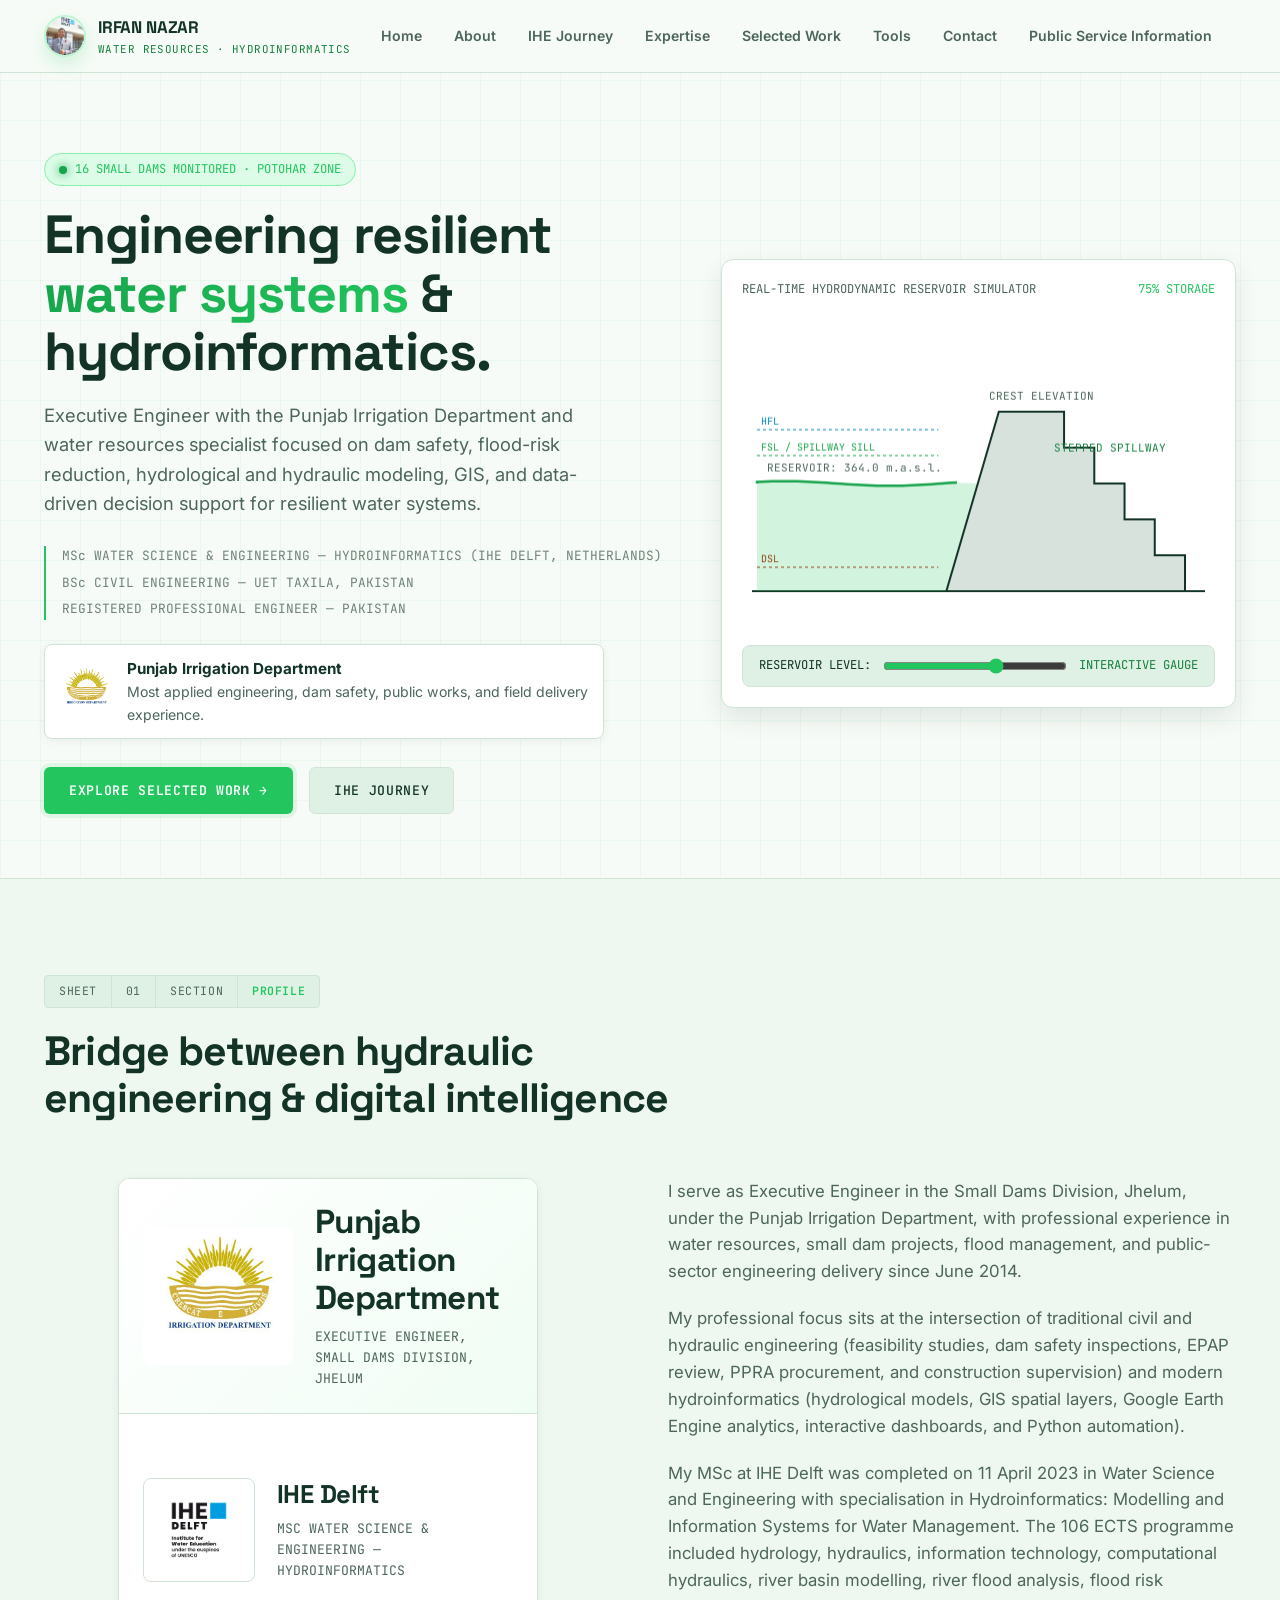
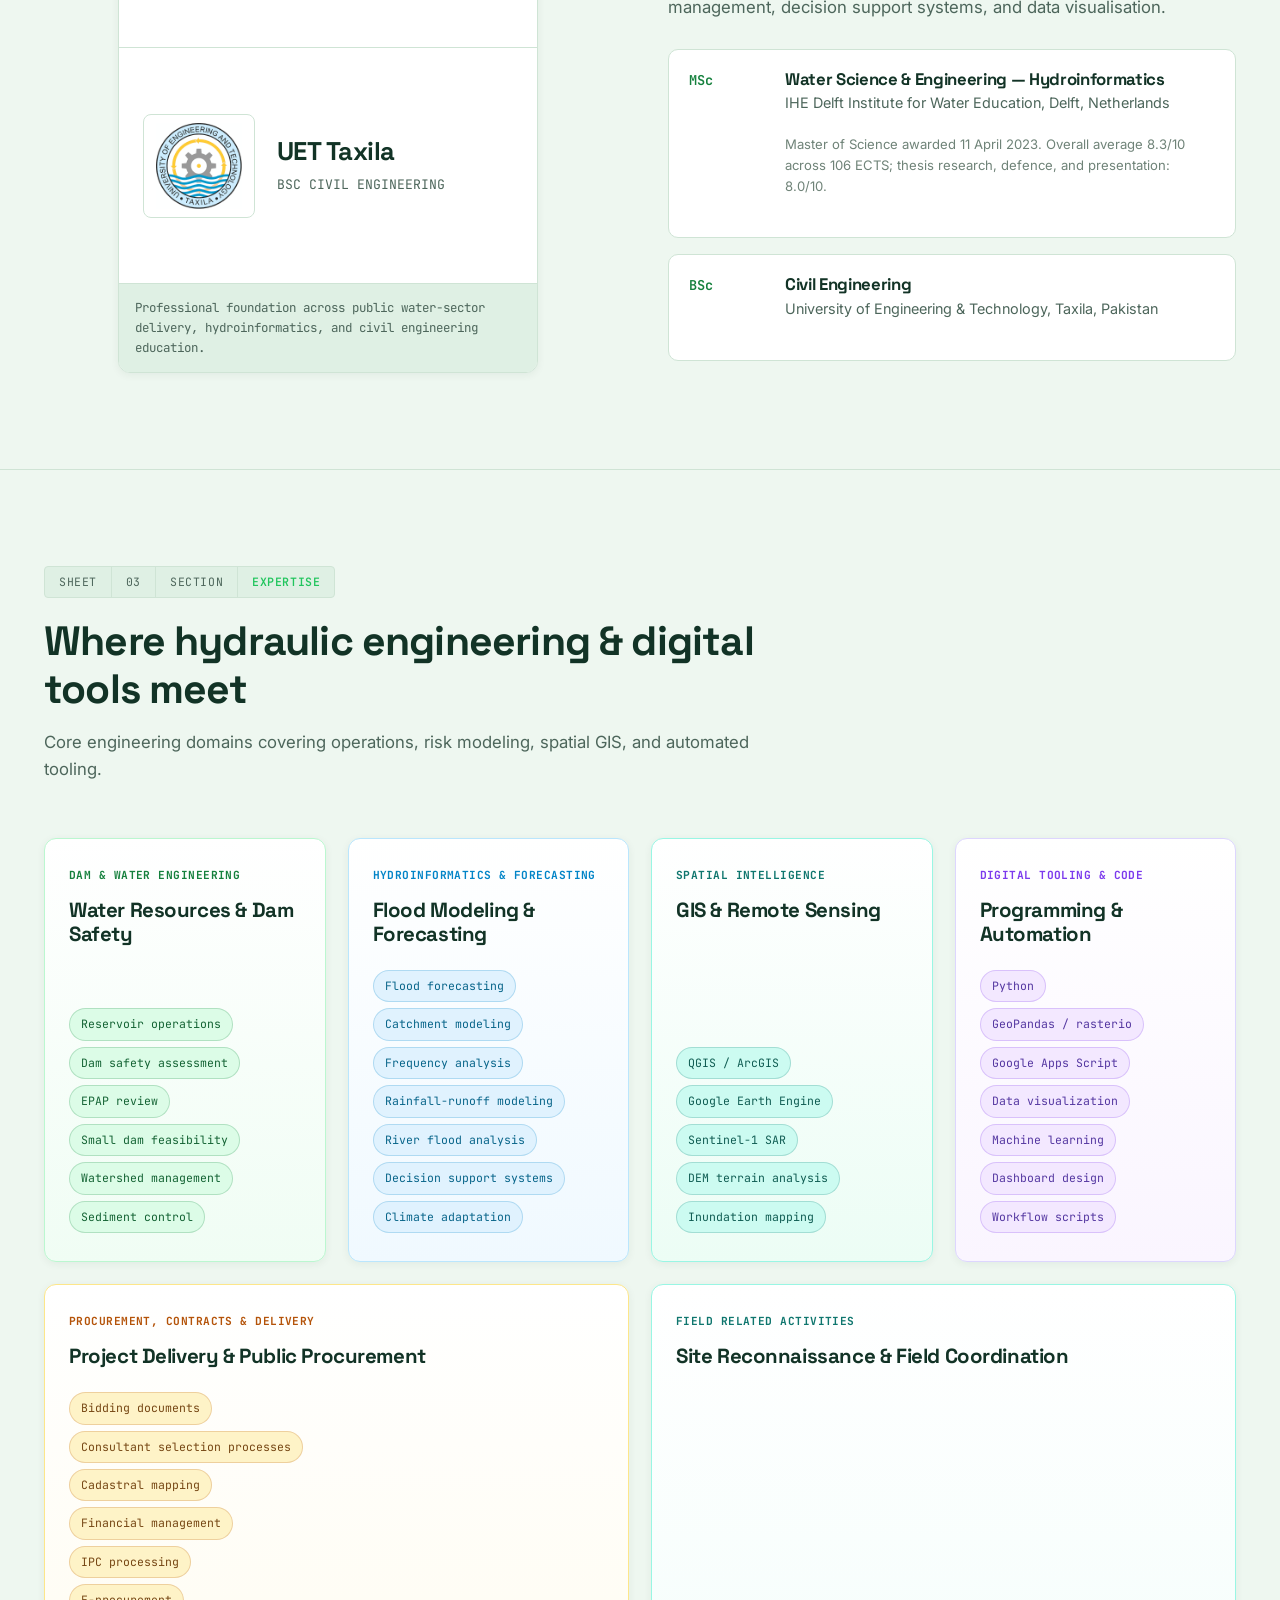
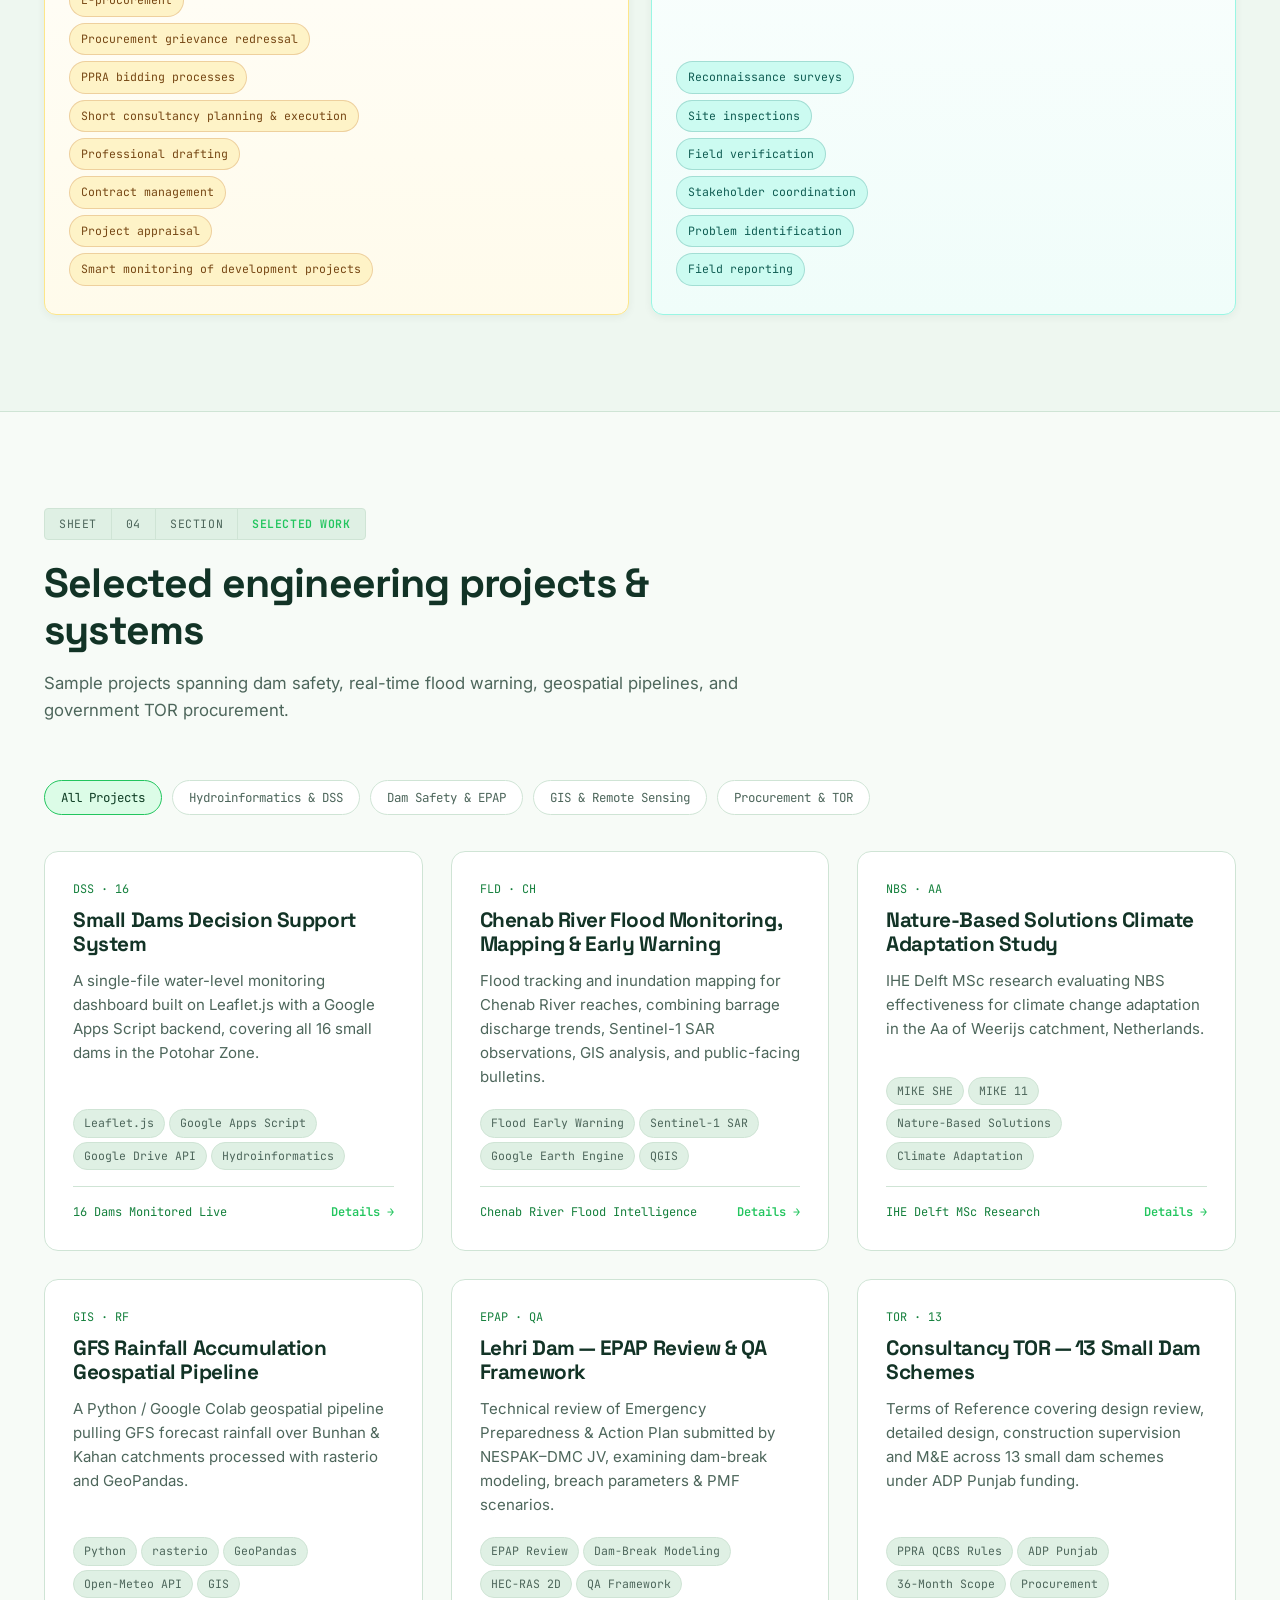
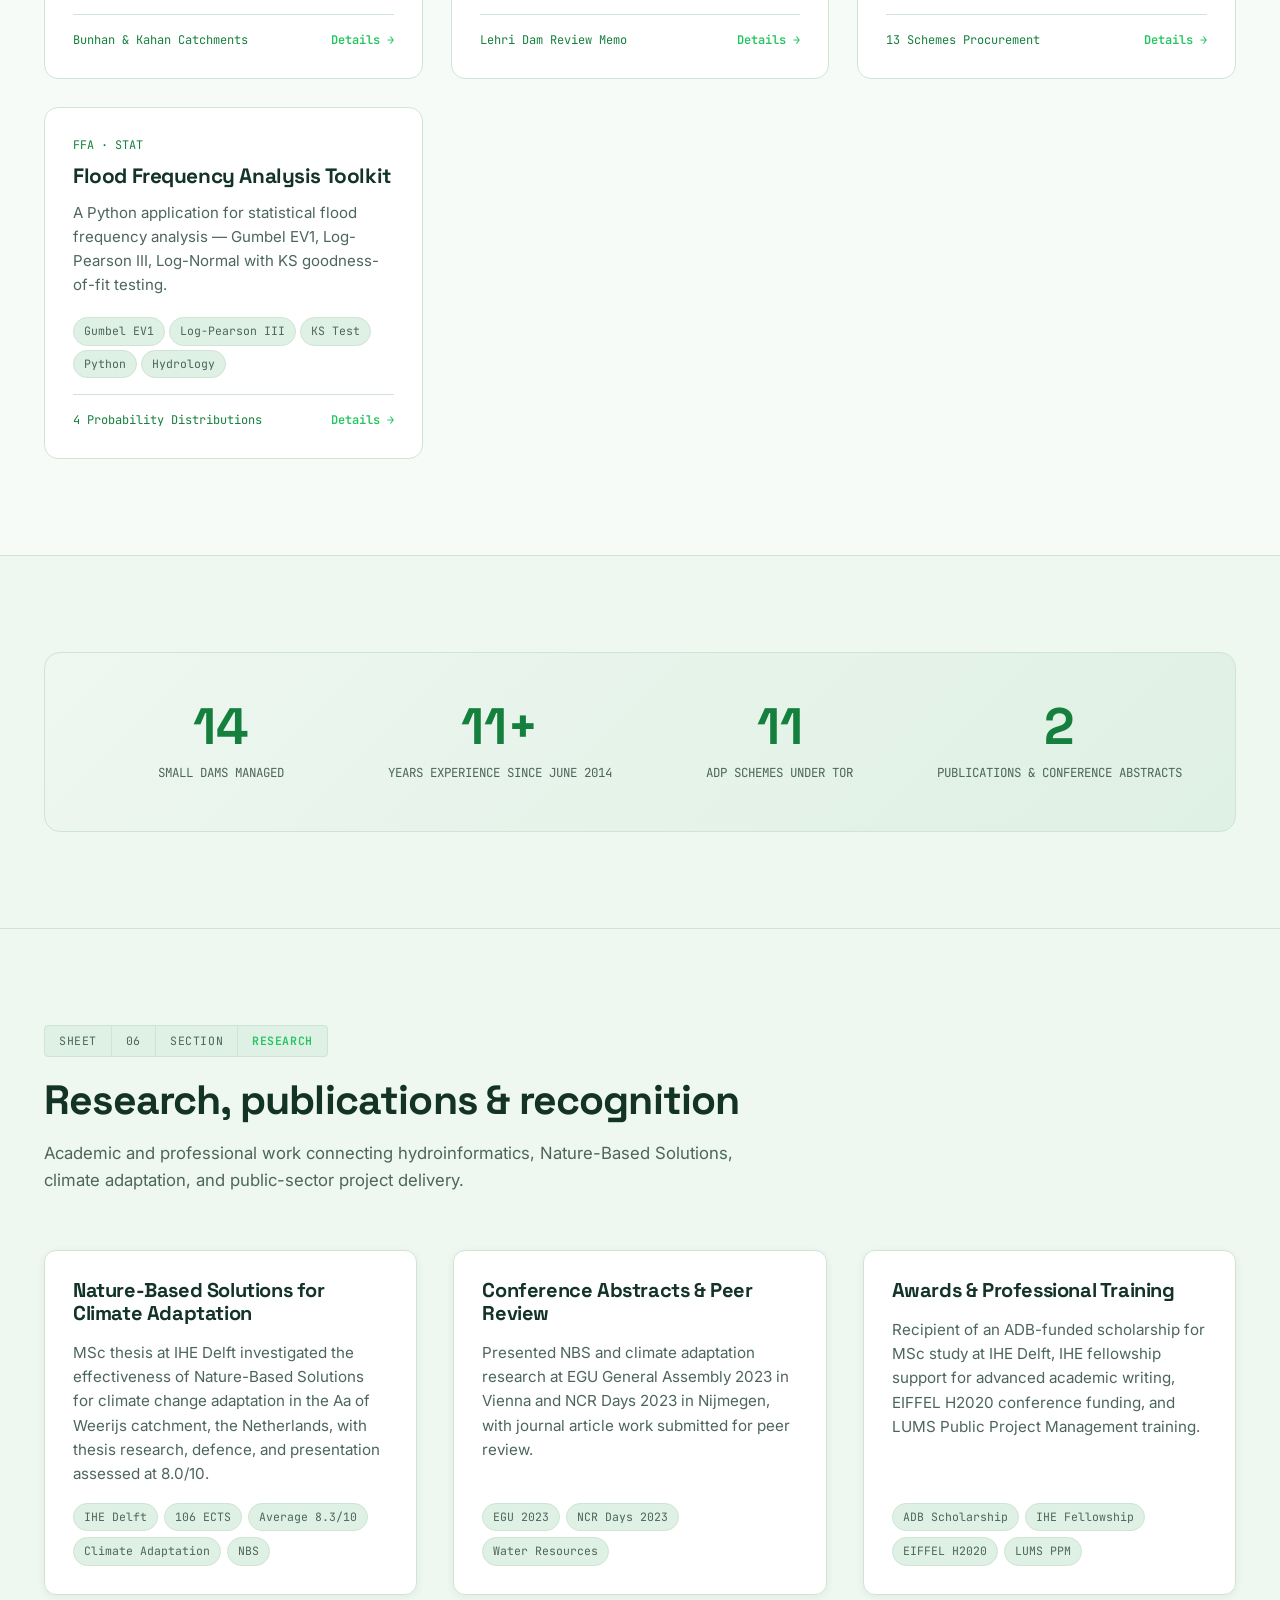
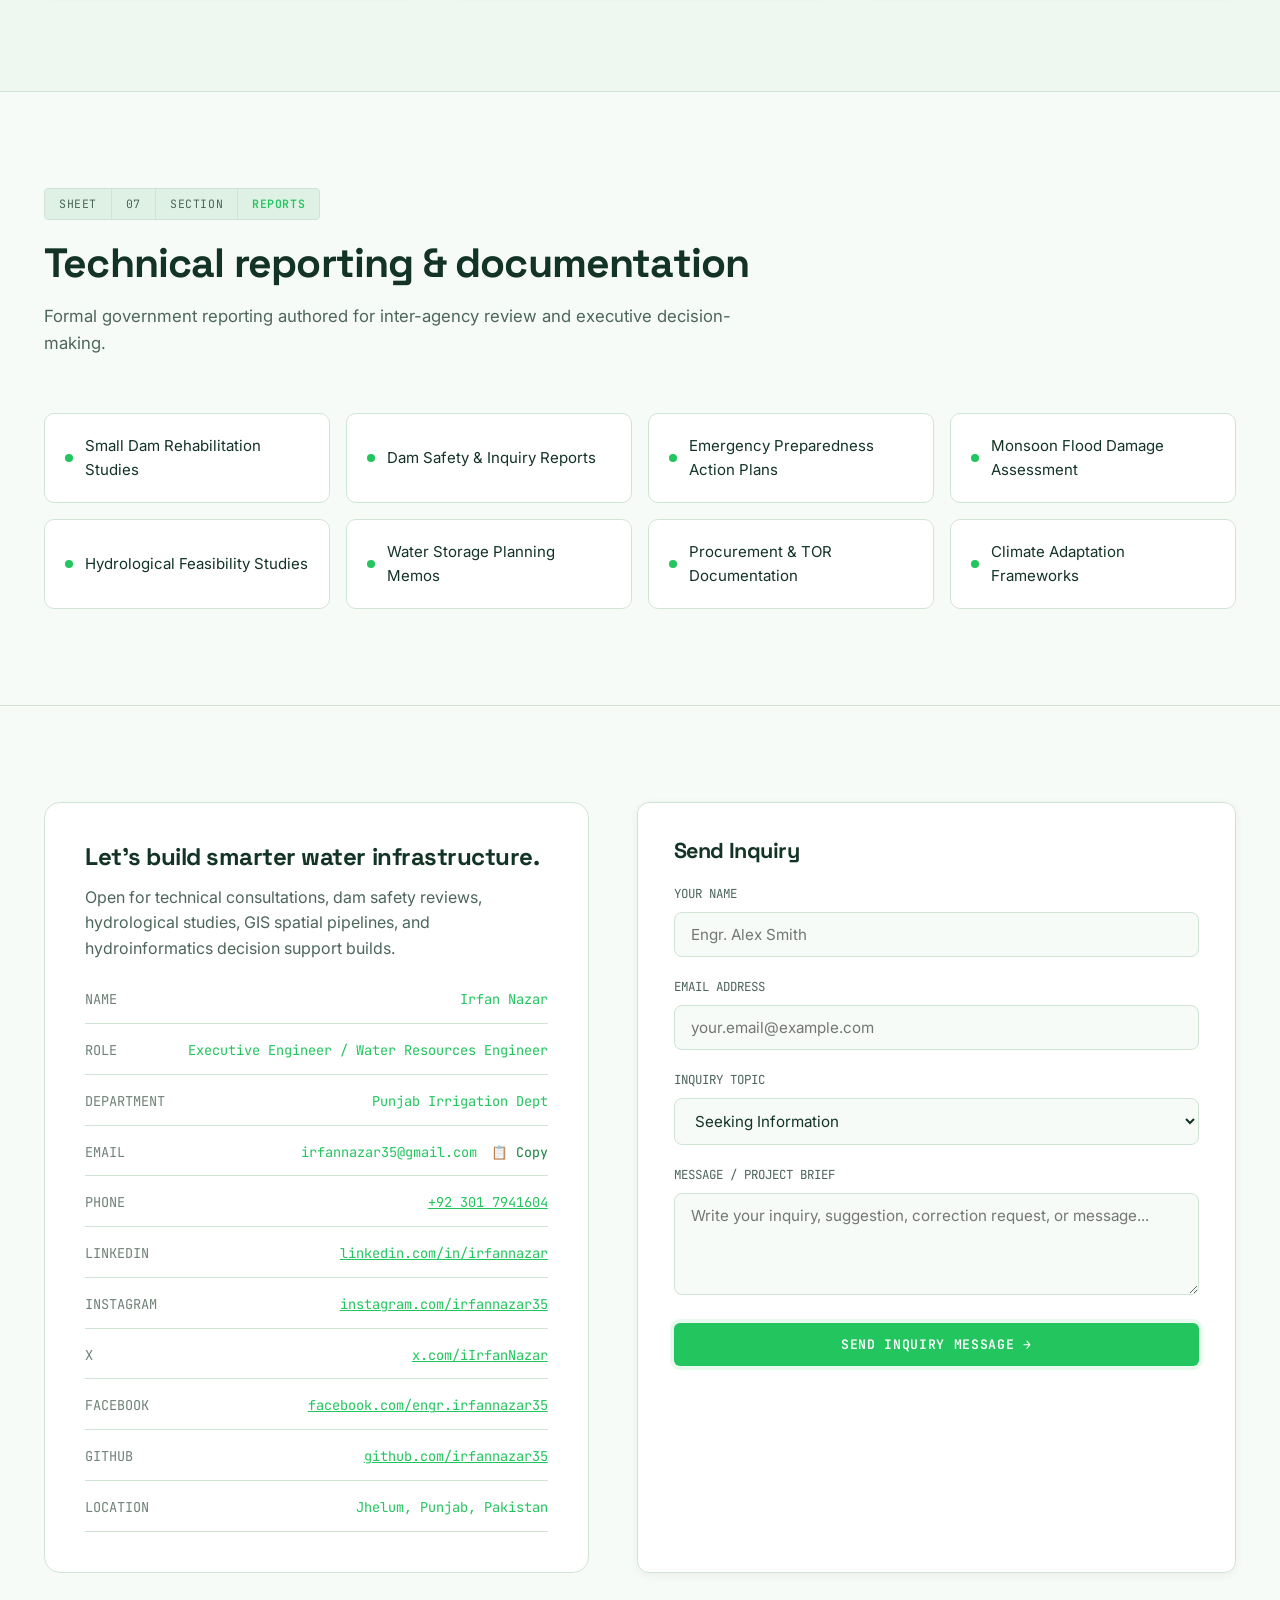
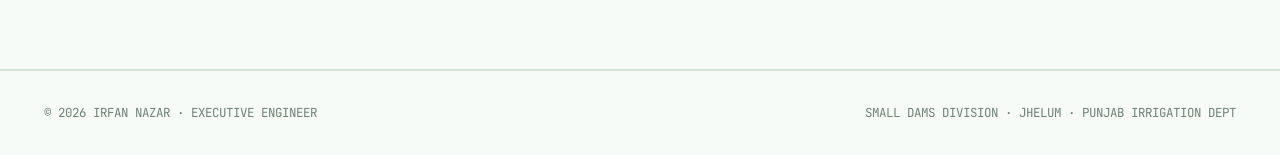
==== public/index.html @ 098babbd "Add field activities expertise card" ====
<!DOCTYPE html>
<html lang="en" data-theme="light">
<head>
  <meta charset="UTF-8">
  <meta name="viewport" content="width=device-width, initial-scale=1.0">
  <title>Irfan Nazar — Water Resources Engineer & Hydroinformatics Specialist</title>
  <meta name="description" content="Portfolio of Irfan Nazar — Executive Engineer, Punjab Irrigation Department. MSc Water Science and Engineering graduate from IHE Delft specializing in hydroinformatics, dam safety, hydrological modeling, GIS, procurement, contract management, and project monitoring.">
  <meta name="keywords" content="Irfan Nazar, Executive Engineer, Water Resources Engineer, Hydroinformatics, IHE Delft, MSc Water Science and Engineering, Nature-Based Solutions, Dam Safety, Punjab Irrigation Department, Flood Early Warning, GIS, HEC-RAS, MIKE SHE, Decision Support Systems, River Flood Analysis, PPRA procurement, bidding documents, consultant selection, contract management, project appraisal, IPC processing, e-procurement, cadastral mapping">
  <meta name="author" content="Irfan Nazar">
  <meta name="robots" content="index, follow, max-image-preview:large">
  <link rel="canonical" href="https://www.irfannazar.com/">
  <meta property="og:type" content="profile">
  <meta property="og:site_name" content="Irfan Nazar Portfolio">
  <meta property="og:title" content="Irfan Nazar — Water Resources Engineer & Hydroinformatics Specialist">
  <meta property="og:description" content="Executive Engineer and IHE Delft MSc graduate focused on dam safety, flood modeling, GIS, hydroinformatics, procurement, contract management, and development project monitoring.">
  <meta property="og:url" content="https://www.irfannazar.com/">
  <meta property="og:image" content="https://www.irfannazar.com/assets/images/profile.jpg">
  <meta name="twitter:card" content="summary_large_image">
  <meta name="twitter:title" content="Irfan Nazar — Water Resources Engineer & Hydroinformatics Specialist">
  <meta name="twitter:description" content="Portfolio of Irfan Nazar, Executive Engineer and IHE Delft MSc graduate in water resources, hydroinformatics, procurement, contract management, and project monitoring.">
  <meta name="twitter:image" content="https://www.irfannazar.com/assets/images/profile.jpg">
  <script type="application/ld+json">
  {
    "@context": "https://schema.org",
    "@type": "Person",
    "name": "Irfan Nazar",
    "url": "https://www.irfannazar.com/",
    "image": "https://www.irfannazar.com/assets/images/profile.jpg",
    "jobTitle": "Executive Engineer / Water Resources Engineer",
    "worksFor": {
      "@type": "GovernmentOrganization",
      "name": "Punjab Irrigation Department"
    },
    "alumniOf": [
      {
        "@type": "CollegeOrUniversity",
        "name": "IHE Delft Institute for Water Education"
      },
      {
        "@type": "CollegeOrUniversity",
        "name": "University of Engineering & Technology, Taxila"
      }
    ],
    "knowsAbout": [
      "Water Resources Engineering",
      "Hydroinformatics",
      "Dam Safety",
      "Hydrological Modeling",
      "Hydraulic Modeling",
      "GIS",
      "Flood Forecasting",
      "Decision Support Systems",
      "River Flood Analysis",
      "Flood Risk Management",
      "Computational Hydraulics",
      "Water Management Information Systems",
      "Nature-Based Solutions",
      "Bidding Documents",
      "Consultant Selection",
      "Cadastral Mapping",
      "Financial Management",
      "IPC Processing",
      "E-Procurement",
      "PPRA Bidding Processes",
      "Procurement Grievance Redressal",
      "Contract Management",
      "Project Appraisal",
      "Development Project Monitoring",
      "Professional Drafting"
    ],
    "email": "mailto:irfannazar35@gmail.com",
    "telephone": "+923017941604",
    "sameAs": [
      "https://www.linkedin.com/in/irfannazar/",
      "https://github.com/irfannazar35",
      "https://www.instagram.com/irfannazar35/",
      "https://x.com/iIrfanNazar",
      "https://www.facebook.com/engr.irfannazar35"
    ]
  }
  </script>

  <!-- CSS Design System Modules -->
  <link rel="stylesheet" href="css/themes.css?v=20260809-green2">
  <link rel="stylesheet" href="css/main.css?v=20260809-green2">
  <link rel="stylesheet" href="css/components.css?v=20260809-green2">
  <link rel="stylesheet" href="css/sections.css?v=20260809-green2">
</head>
<body>

  <!-- Technical Grid Texture Overlay -->
  <div class="grid-bg-overlay" aria-hidden="true"></div>

  <!-- STICKY TOPBAR NAVIGATION -->
  <header class="topbar">
    <div class="container topbar-inner">
      <a href="#top" class="brand-logo" aria-label="Irfan Nazar Home">
        <img src="assets/images/profile.jpg" alt="Irfan Nazar" class="brand-avatar" width="42" height="42" style="width:42px; height:42px; max-width:42px; max-height:42px; object-fit:cover; object-position:center 18%; border-radius:50%; flex:0 0 42px;">
        <div class="brand-text">
          <span class="brand-name">IRFAN NAZAR</span>
          <span class="brand-title">WATER RESOURCES · HYDROINFORMATICS</span>
        </div>
      </a>

      <nav>
        <ul class="nav-menu" id="navMenu">
          <li><a href="#top">Home</a></li>
          <li><a href="#about">About</a></li>
          <li><a href="ihe-journey.html">IHE Journey</a></li>
          <li><a href="#expertise">Expertise</a></li>
          <li><a href="#work">Selected Work</a></li>
          <li><a href="channel-designer.html">Tools</a></li>
          <li><a href="#contact">Contact</a></li>
          <li><a href="public-alerts.html">Public Service Information</a></li>
        </ul>
      </nav>

      <div class="nav-actions">
        <button class="mobile-toggle" id="mobileNavToggle" aria-label="Toggle navigation menu" aria-controls="navMenu" aria-expanded="false">☰</button>
      </div>
    </div>
  </header>

  <main id="top">

    <!-- HERO SECTION -->
    <section class="hero-section">
      <div class="container hero-grid">
        <div>
          <div class="hero-telemetry-badge">
            <span class="status-dot"></span>
            <span>16 SMALL DAMS MONITORED · POTOHAR ZONE</span>
          </div>

          <h1 class="hero-title">
            Engineering resilient <span class="highlight">water systems</span> &amp; hydroinformatics.
          </h1>

          <p class="hero-subtitle">
            Executive Engineer with the Punjab Irrigation Department and water resources specialist focused on dam safety, flood-risk reduction, hydrological and hydraulic modeling, GIS, and data-driven decision support for resilient water systems.
          </p>

          <div class="hero-credentials">
            <span>MSc WATER SCIENCE &amp; ENGINEERING — HYDROINFORMATICS (IHE DELFT, NETHERLANDS)</span>
            <span>BSc CIVIL ENGINEERING — UET TAXILA, PAKISTAN</span>
            <span>REGISTERED PROFESSIONAL ENGINEER — PAKISTAN</span>
          </div>

          <div class="affiliation-strip">
            <img src="assets/images/punjab-irrigation-logo.jpg" alt="Punjab Irrigation Department logo">
            <div>
              <strong>Punjab Irrigation Department</strong>
              <span>Most applied engineering, dam safety, public works, and field delivery experience.</span>
            </div>
          </div>

          <div class="hero-ctas">
            <a href="#work" class="btn btn-primary">Explore Selected Work →</a>
            <a href="ihe-journey.html" class="btn btn-secondary">IHE Journey</a>
          </div>
        </div>

        <!-- Interactive Dam & Reservoir Schematic Canvas -->
        <div class="hero-canvas-container">
          <div class="canvas-header">
            <span>REAL-TIME HYDRODYNAMIC RESERVOIR SIMULATOR</span>
            <span class="font-mono" style="color:var(--accent-cyan);" id="waterReadout">75% STORAGE</span>
          </div>

          <canvas id="damCanvas" width="480" height="320"></canvas>

          <div class="canvas-controls">
            <span>RESERVOIR LEVEL:</span>
            <input type="range" id="waterSlider" min="0" max="120" value="75" aria-label="Adjust Reservoir Water Level">
            <span style="color:var(--accent-amber);">INTERACTIVE GAUGE</span>
          </div>
        </div>
      </div>
    </section>

    <!-- ABOUT SECTION -->
    <section id="about" class="alt-bg">
      <div class="container">
        <div class="section-header">
          <div class="tech-titleblock">
            <span>SHEET</span><span>01</span><span>SECTION</span><span>PROFILE</span>
          </div>
          <h2>Bridge between hydraulic engineering &amp; digital intelligence</h2>
        </div>

        <div class="about-grid">
          <div class="about-profile-card">
            <div class="institution-stack">
              <div class="institution-stack-item primary">
                <img src="assets/images/punjab-irrigation-logo.jpg" alt="Punjab Irrigation Department logo">
                <div>
                  <h3>Punjab Irrigation Department</h3>
                  <p>Executive Engineer, Small Dams Division, Jhelum</p>
                </div>
              </div>
              <div class="institution-stack-item">
                <img src="assets/images/ihe-delft-logo.png" alt="IHE Delft logo">
                <div>
                  <h3>IHE Delft</h3>
                  <p>MSc Water Science &amp; Engineering — Hydroinformatics</p>
                </div>
              </div>
              <div class="institution-stack-item">
                <img src="assets/images/uet-taxila-logo.gif" alt="UET Taxila logo">
                <div>
                  <h3>UET Taxila</h3>
                  <p>BSc Civil Engineering</p>
                </div>
              </div>
            </div>
            <div class="about-logo-strip">
              <span>Professional foundation across public water-sector delivery, hydroinformatics, and civil engineering education.</span>
            </div>
          </div>

          <div class="about-text">
            <p>
              I serve as Executive Engineer in the Small Dams Division, Jhelum, under the Punjab Irrigation Department, with professional experience in water resources, small dam projects, flood management, and public-sector engineering delivery since June 2014.
            </p>
            <p>
              My professional focus sits at the intersection of traditional civil and hydraulic engineering (feasibility studies, dam safety inspections, EPAP review, PPRA procurement, and construction supervision) and modern hydroinformatics (hydrological models, GIS spatial layers, Google Earth Engine analytics, interactive dashboards, and Python automation).
            </p>
            <p>
              My MSc at IHE Delft was completed on 11 April 2023 in Water Science and Engineering with specialisation in Hydroinformatics: Modelling and Information Systems for Water Management. The 106 ECTS programme included hydrology, hydraulics, information technology, computational hydraulics, river basin modelling, river flood analysis, flood risk management, decision support systems, and data visualisation.
            </p>

            <div class="edu-timeline">
              <div class="edu-card">
                <div class="edu-degree">MSc</div>
                <div>
                  <h4 style="font-size:1.05rem;">Water Science &amp; Engineering — Hydroinformatics</h4>
                  <p style="font-size:0.9rem; color:var(--text-muted); margin-top:2px;">IHE Delft Institute for Water Education, Delft, Netherlands</p>
                  <p style="font-size:0.82rem; color:var(--text-subtle); margin-top:6px;">Master of Science awarded 11 April 2023. Overall average 8.3/10 across 106 ECTS; thesis research, defence, and presentation: 8.0/10.</p>
                </div>
              </div>
              <div class="edu-card">
                <div class="edu-degree">BSc</div>
                <div>
                  <h4 style="font-size:1.05rem;">Civil Engineering</h4>
                  <p style="font-size:0.9rem; color:var(--text-muted); margin-top:2px;">University of Engineering &amp; Technology, Taxila, Pakistan</p>
                </div>
              </div>
            </div>
          </div>
        </div>
      </div>
    </section>

    <!-- EXPERTISE & TECHNICAL ARSENAL -->
    <section id="expertise" class="alt-bg">
      <div class="container">
        <div class="section-header">
          <div class="tech-titleblock">
            <span>SHEET</span><span>03</span><span>SECTION</span><span>EXPERTISE</span>
          </div>
          <h2>Where hydraulic engineering &amp; digital tools meet</h2>
          <p>Core engineering domains covering operations, risk modeling, spatial GIS, and automated tooling.</p>
        </div>

        <div class="expertise-grid">
          <div class="expertise-card expertise-water">
            <div>
              <div class="cat-tag">Dam &amp; Water Engineering</div>
              <h4>Water Resources &amp; Dam Safety</h4>
            </div>
            <div class="chip-list">
              <span class="chip">Reservoir operations</span>
              <span class="chip">Dam safety assessment</span>
              <span class="chip">EPAP review</span>
              <span class="chip">Small dam feasibility</span>
              <span class="chip">Watershed management</span>
              <span class="chip">Sediment control</span>
            </div>
          </div>

          <div class="expertise-card expertise-forecast">
            <div>
              <div class="cat-tag">Hydroinformatics &amp; Forecasting</div>
              <h4>Flood Modeling &amp; Forecasting</h4>
            </div>
            <div class="chip-list">
              <span class="chip">Flood forecasting</span>
              <span class="chip">Catchment modeling</span>
              <span class="chip">Frequency analysis</span>
              <span class="chip">Rainfall-runoff modeling</span>
              <span class="chip">River flood analysis</span>
              <span class="chip">Decision support systems</span>
              <span class="chip">Climate adaptation</span>
            </div>
          </div>

          <div class="expertise-card expertise-spatial">
            <div>
              <div class="cat-tag">Spatial Intelligence</div>
              <h4>GIS &amp; Remote Sensing</h4>
            </div>
            <div class="chip-list">
              <span class="chip">QGIS / ArcGIS</span>
              <span class="chip">Google Earth Engine</span>
              <span class="chip">Sentinel-1 SAR</span>
              <span class="chip">DEM terrain analysis</span>
              <span class="chip">Inundation mapping</span>
            </div>
          </div>

          <div class="expertise-card expertise-code">
            <div>
              <div class="cat-tag">Digital Tooling &amp; Code</div>
              <h4>Programming &amp; Automation</h4>
            </div>
            <div class="chip-list">
              <span class="chip">Python</span>
              <span class="chip">GeoPandas / rasterio</span>
              <span class="chip">Google Apps Script</span>
              <span class="chip">Data visualization</span>
              <span class="chip">Machine learning</span>
              <span class="chip">Dashboard design</span>
              <span class="chip">Workflow scripts</span>
            </div>
          </div>

          <div class="expertise-card expertise-delivery">
            <div>
              <div class="cat-tag">Procurement, Contracts &amp; Delivery</div>
              <h4>Project Delivery &amp; Public Procurement</h4>
            </div>
            <div class="chip-list">
              <span class="chip">Bidding documents</span>
              <span class="chip">Consultant selection processes</span>
              <span class="chip">Cadastral mapping</span>
              <span class="chip">Financial management</span>
              <span class="chip">IPC processing</span>
              <span class="chip">E-procurement</span>
              <span class="chip">Procurement grievance redressal</span>
              <span class="chip">PPRA bidding processes</span>
              <span class="chip">Short consultancy planning &amp; execution</span>
              <span class="chip">Professional drafting</span>
              <span class="chip">Contract management</span>
              <span class="chip">Project appraisal</span>
              <span class="chip">Smart monitoring of development projects</span>
            </div>
          </div>

          <div class="expertise-card expertise-field">
            <div>
              <div class="cat-tag">Field Related Activities</div>
              <h4>Site Reconnaissance &amp; Field Coordination</h4>
            </div>
            <div class="chip-list">
              <span class="chip">Reconnaissance surveys</span>
              <span class="chip">Site inspections</span>
              <span class="chip">Field verification</span>
              <span class="chip">Stakeholder coordination</span>
              <span class="chip">Problem identification</span>
              <span class="chip">Field reporting</span>
            </div>
          </div>
        </div>
      </div>
    </section>

    <!-- SELECTED WORK & CASE STUDIES -->
    <section id="work">
      <div class="container">
        <div class="section-header">
          <div class="tech-titleblock">
            <span>SHEET</span><span>04</span><span>SECTION</span><span>SELECTED WORK</span>
          </div>
          <h2>Selected engineering projects &amp; systems</h2>
          <p>Sample projects spanning dam safety, real-time flood warning, geospatial pipelines, and government TOR procurement.</p>
        </div>

        <!-- Filter Bar -->
        <div class="project-filter-bar" id="projectFilters">
          <button class="filter-btn active" data-filter="all">All Projects</button>
          <button class="filter-btn" data-filter="hydroinformatics">Hydroinformatics &amp; DSS</button>
          <button class="filter-btn" data-filter="damsafety">Dam Safety &amp; EPAP</button>
          <button class="filter-btn" data-filter="gis">GIS &amp; Remote Sensing</button>
          <button class="filter-btn" data-filter="procurement">Procurement &amp; TOR</button>
        </div>

        <!-- Projects Grid -->
        <div class="projects-grid" id="projectsGrid"></div>
      </div>
    </section>

    <!-- NUMBERS BANNER STATS -->
    <section class="alt-bg">
      <div class="container">
        <div class="stats-banner">
          <div class="stat-item">
            <div class="stat-num" data-target="16">16</div>
            <div class="stat-label">Small Dams Managed</div>
          </div>
          <div class="stat-item">
            <div class="stat-num" data-target="12" data-suffix="+">12+</div>
            <div class="stat-label">Years Experience Since June 2014</div>
          </div>
          <div class="stat-item">
            <div class="stat-num" data-target="13">13</div>
            <div class="stat-label">ADP Schemes under TOR</div>
          </div>
          <div class="stat-item">
            <div class="stat-num" data-target="3">3</div>
            <div class="stat-label">Publications &amp; Conference Abstracts</div>
          </div>
        </div>
      </div>
    </section>

    <!-- RESEARCH & RECOGNITION -->
    <section class="alt-bg">
      <div class="container">
        <div class="section-header">
          <div class="tech-titleblock">
            <span>SHEET</span><span>06</span><span>SECTION</span><span>RESEARCH</span>
          </div>
          <h2>Research, publications &amp; recognition</h2>
          <p>Academic and professional work connecting hydroinformatics, Nature-Based Solutions, climate adaptation, and public-sector project delivery.</p>
        </div>

        <div class="research-grid">
          <div class="card research-card">
            <h3>Nature-Based Solutions for Climate Adaptation</h3>
            <p>MSc thesis at IHE Delft investigated the effectiveness of Nature-Based Solutions for climate change adaptation in the Aa of Weerijs catchment, the Netherlands, with thesis research, defence, and presentation assessed at 8.0/10.</p>
            <div class="chip-list">
              <span class="chip">IHE Delft</span>
              <span class="chip">106 ECTS</span>
              <span class="chip">Average 8.3/10</span>
              <span class="chip">Climate Adaptation</span>
              <span class="chip">NBS</span>
            </div>
          </div>

          <div class="card research-card">
            <h3>Conference Abstracts &amp; Peer Review</h3>
            <p>Presented NBS and climate adaptation research at EGU General Assembly 2023 in Vienna and NCR Days 2023 in Nijmegen, with journal article work submitted for peer review.</p>
            <div class="chip-list">
              <span class="chip">EGU 2023</span>
              <span class="chip">NCR Days 2023</span>
              <span class="chip">Water Resources</span>
            </div>
          </div>

          <div class="card research-card">
            <h3>Awards &amp; Professional Training</h3>
            <p>Recipient of an ADB-funded scholarship for MSc study at IHE Delft, IHE fellowship support for advanced academic writing, EIFFEL H2020 conference funding, and LUMS Public Project Management training.</p>
            <div class="chip-list">
              <span class="chip">ADB Scholarship</span>
              <span class="chip">IHE Fellowship</span>
              <span class="chip">EIFFEL H2020</span>
              <span class="chip">LUMS PPM</span>
            </div>
          </div>
        </div>
      </div>
    </section>

    <!-- TECHNICAL REPORTING -->
    <section>
      <div class="container">
        <div class="section-header">
          <div class="tech-titleblock">
            <span>SHEET</span><span>07</span><span>SECTION</span><span>REPORTS</span>
          </div>
          <h2>Technical reporting &amp; documentation</h2>
          <p>Formal government reporting authored for inter-agency review and executive decision-making.</p>
        </div>

        <div class="reports-grid">
          <div class="report-item"><span class="dot"></span>Small Dam Rehabilitation Studies</div>
          <div class="report-item"><span class="dot"></span>Dam Safety &amp; Inquiry Reports</div>
          <div class="report-item"><span class="dot"></span>Emergency Preparedness Action Plans</div>
          <div class="report-item"><span class="dot"></span>Monsoon Flood Damage Assessment</div>
          <div class="report-item"><span class="dot"></span>Hydrological Feasibility Studies</div>
          <div class="report-item"><span class="dot"></span>Water Storage Planning Memos</div>
          <div class="report-item"><span class="dot"></span>Procurement &amp; TOR Documentation</div>
          <div class="report-item"><span class="dot"></span>Climate Adaptation Frameworks</div>
        </div>
      </div>
    </section>

    <!-- CONTACT SECTION -->
    <section id="contact">
      <div class="container">
        <div class="contact-grid">
          <div class="contact-card">
            <h2>Let's build smarter water infrastructure.</h2>
            <p style="color:var(--text-muted); margin-top:14px;">
              Open for technical consultations, dam safety reviews, hydrological studies, GIS spatial pipelines, and hydroinformatics decision support builds.
            </p>

            <div class="contact-field-list">
              <div class="c-field">
                <span class="key">NAME</span>
                <span class="val">Irfan Nazar</span>
              </div>
              <div class="c-field">
                <span class="key">ROLE</span>
                <span class="val">Executive Engineer / Water Resources Engineer</span>
              </div>
              <div class="c-field">
                <span class="key">DEPARTMENT</span>
                <span class="val">Punjab Irrigation Dept</span>
              </div>
              <div class="c-field">
                <span class="key">EMAIL</span>
                <span class="val">
                  irfannazar35@gmail.com
                  <button id="copyEmailBtn" style="margin-left:6px; background:none; border:none; color:var(--accent-amber); cursor:pointer; font-family:inherit;">📋 Copy</button>
                </span>
              </div>
              <div class="c-field">
                <span class="key">PHONE</span>
                <span class="val"><a href="tel:+923017941604" style="text-decoration:underline;">+92 301 7941604</a></span>
              </div>
              <div class="c-field">
                <span class="key">LINKEDIN</span>
                <span class="val"><a href="https://www.linkedin.com/in/irfannazar/" target="_blank" rel="noopener" style="text-decoration:underline;">linkedin.com/in/irfannazar</a></span>
              </div>
              <div class="c-field">
                <span class="key">INSTAGRAM</span>
                <span class="val"><a href="https://www.instagram.com/irfannazar35/" target="_blank" rel="noopener" style="text-decoration:underline;">instagram.com/irfannazar35</a></span>
              </div>
              <div class="c-field">
                <span class="key">X</span>
                <span class="val"><a href="https://x.com/iIrfanNazar" target="_blank" rel="noopener" style="text-decoration:underline;">x.com/iIrfanNazar</a></span>
              </div>
              <div class="c-field">
                <span class="key">FACEBOOK</span>
                <span class="val"><a href="https://www.facebook.com/engr.irfannazar35" target="_blank" rel="noopener" style="text-decoration:underline;">facebook.com/engr.irfannazar35</a></span>
              </div>
              <div class="c-field">
                <span class="key">GITHUB</span>
                <span class="val"><a href="https://github.com/irfannazar35" target="_blank" rel="noopener" style="text-decoration:underline;">github.com/irfannazar35</a></span>
              </div>
              <div class="c-field">
                <span class="key">LOCATION</span>
                <span class="val">Jhelum, Punjab, Pakistan</span>
              </div>
            </div>
          </div>

          <!-- Contact Form -->
          <div class="card" style="padding:36px;">
            <h3 style="font-size:1.35rem; margin-bottom:20px;">Send Inquiry</h3>

            <form class="contact-form" id="portfolioContactForm" action="https://formsubmit.co/ajax/irfannazar35@gmail.com" method="POST">
              <input type="hidden" name="_subject" value="New Portfolio Inquiry - irfannazar.com">
              <input type="hidden" name="_template" value="table">
              <input type="hidden" name="_captcha" value="false">
              <input type="text" name="_honey" tabindex="-1" autocomplete="off" style="display:none;">

              <div class="form-group">
                <label for="contactName">Your Name</label>
                <input type="text" id="contactName" name="name" placeholder="Engr. Alex Smith" autocomplete="name" required>
              </div>

              <div class="form-group">
                <label for="contactEmail">Email Address</label>
                <input type="email" id="contactEmail" name="email" placeholder="your.email@example.com" autocomplete="email" required>
              </div>

              <div class="form-group">
                <label for="contactSubject">Inquiry Topic</label>
                <select id="contactSubject" name="inquiry_topic">
                  <option value="Seeking Information">Seeking Information</option>
                  <option value="Suggestion">Suggestion</option>
                  <option value="Data Correction Request">Data Correction Request</option>
                  <option value="Others">Others</option>
                </select>
              </div>

              <div class="form-group">
                <label for="contactMessage">Message / Project Brief</label>
                <textarea id="contactMessage" name="message" rows="4" placeholder="Write your inquiry, suggestion, correction request, or message..." required></textarea>
              </div>

              <button type="submit" id="contactSubmitBtn" class="btn btn-primary" style="justify-content:center; margin-top:8px;">Send Inquiry Message →</button>
              <div id="formFeedback" role="status" aria-live="polite" style="font-family:'JetBrains Mono', monospace; font-size:0.8rem; margin-top:10px;"></div>
            </form>
          </div>
        </div>
      </div>
    </section>

  </main>

  <!-- FOOTER -->
  <footer style="background:var(--bg-primary); border-top:1px solid var(--border-line); padding:32px 0;">
    <div class="container" style="display:flex; justify-content:space-between; align-items:center; flex-wrap:wrap; gap:14px; font-family:'JetBrains Mono', monospace; font-size:0.78rem; color:var(--text-subtle);">
      <span>© 2026 IRFAN NAZAR · EXECUTIVE ENGINEER</span>
      <span>SMALL DAMS DIVISION · JHELUM · PUNJAB IRRIGATION DEPT</span>
    </div>
  </footer>

  <!-- PROJECT CASE STUDY MODAL -->
  <div class="modal-overlay" id="projectModal" aria-hidden="true">
    <div class="modal-content">
      <button class="modal-close" id="modalCloseBtn" aria-label="Close modal">✕</button>
      <div id="modalBodyContent"></div>
    </div>
  </div>

  <!-- APPLICATION JAVASCRIPT MODULES -->
  <script src="js/theme.js"></script>
  <script src="js/dam-simulation.js"></script>
  <script src="js/projects.js"></script>
  <script src="js/contact.js"></script>
  <script src="js/main.js"></script>

</body>
</html>
---- public/css/themes.css ----
/* ==========================================================================
   SINGLE LIGHT GREEN THEME
   ========================================================================== */

:root,
[data-theme="light"],
[data-theme="dark"] {
  --bg-primary: #F7FBF7;
  --bg-secondary: #EEF7F0;
  --bg-tertiary: #DFF0E4;
  --bg-glass: rgba(247, 251, 247, 0.94);
  --bg-card: #FFFFFF;

  --text-main: #123326;
  --text-muted: #4D665B;
  --text-subtle: #6F8378;
  --text-brand: #123326;

  --accent-cyan: #22C55E;
  --accent-teal: #16A34A;
  --accent-amber: #15803D;
  --accent-amber-glow: rgba(34, 197, 94, 0.16);
  --accent-blue: #22C55E;
  --accent-emerald: #16A34A;

  --border-line: #CFE4D5;
  --border-active: #86EFAC;
  --border-amber: #86EFAC;

  --grid-line: rgba(34, 197, 94, 0.055);

  --shadow-sm: 0 2px 8px rgba(18, 51, 38, 0.06);
  --shadow-md: 0 10px 24px rgba(18, 51, 38, 0.1);
  --shadow-lg: 0 18px 42px rgba(18, 51, 38, 0.14);
  --shadow-glow: 0 0 0 4px rgba(34, 197, 94, 0.1);

  --canvas-water: rgba(34, 197, 94, 0.18);
  --canvas-water-stroke: #16A34A;
  --canvas-dam: #94A3B8;
  --canvas-grid: rgba(18, 51, 38, 0.08);
}
---- public/css/main.css ----
/* ==========================================================================
   CORE SYSTEM & TYPOGRAPHY STYLES
   ========================================================================== */

@import url('https://fonts.googleapis.com/css2?family=Inter:wght@300;400;500;600;700&family=JetBrains+Mono:wght@400;500;600&family=Space+Grotesk:wght@500;600;700&display=swap');

*, *::before, *::after {
  box-sizing: border-box;
  margin: 0;
  padding: 0;
}

html {
  scroll-behavior: smooth;
  font-size: 16px;
}

body {
  background-color: var(--bg-primary);
  color: var(--text-main);
  font-family: 'Inter', system-ui, -apple-system, sans-serif;
  line-height: 1.6;
  overflow-x: hidden;
  transition: background-color 0.3s ease, color 0.3s ease;
  -webkit-font-smoothing: antialiased;
}

/* Technical Drafting Grid Overlay */
.grid-bg-overlay {
  position: fixed;
  inset: 0;
  z-index: -1;
  background-image: 
    linear-gradient(var(--grid-line) 1px, transparent 1px),
    linear-gradient(90deg, var(--grid-line) 1px, transparent 1px);
  background-size: 40px 40px;
  pointer-events: none;
}

/* Headings */
h1, h2, h3, h4, h5, h6 {
  font-family: 'Space Grotesk', sans-serif;
  color: var(--text-main);
  line-height: 1.15;
  letter-spacing: -0.02em;
}

/* Monospace Utility */
.font-mono {
  font-family: 'JetBrains Mono', monospace;
}

/* Links & Selections */
a {
  color: inherit;
  text-decoration: none;
}

::selection {
  background-color: var(--accent-amber);
  color: #FFFFFF;
}

:focus-visible {
  outline: 2px solid var(--accent-cyan);
  outline-offset: 3px;
}

/* Layout Wrappers */
.container {
  max-width: 1240px;
  margin: 0 auto;
  padding: 0 24px;
}

section {
  padding: 96px 0;
  position: relative;
  border-bottom: 1px solid var(--border-line);
}

section.alt-bg {
  background-color: var(--bg-secondary);
}

/* Section Header Structure */
.section-header {
  margin-bottom: 56px;
  max-width: 720px;
}

.section-header .eyebrow {
  display: inline-flex;
  align-items: center;
  gap: 10px;
  font-family: 'JetBrains Mono', monospace;
  font-size: 0.8rem;
  letter-spacing: 0.12em;
  text-transform: uppercase;
  color: var(--accent-amber);
  margin-bottom: 12px;
}

.section-header .eyebrow::before {
  content: "";
  display: inline-block;
  width: 24px;
  height: 2px;
  background-color: var(--accent-amber);
}

.section-header h2 {
  font-size: clamp(1.85rem, 3.2vw, 2.75rem);
  font-weight: 700;
  margin-bottom: 16px;
}

.section-header p {
  color: var(--text-muted);
  font-size: 1.05rem;
  line-height: 1.6;
}

@media (max-width: 640px) {
  html {
    font-size: 15px;
  }

  .container {
    padding: 0 16px;
  }

  section {
    padding: 56px 0;
  }

  .section-header {
    max-width: 100%;
    margin-bottom: 32px;
  }

  .section-header h1,
  .section-header h2 {
    overflow-wrap: anywhere;
  }

  .section-header p {
    font-size: 0.98rem;
  }
}

/* Custom Scrollbar */
::-webkit-scrollbar {
  width: 8px;
}
::-webkit-scrollbar-track {
  background: var(--bg-primary);
}
::-webkit-scrollbar-thumb {
  background: var(--bg-tertiary);
  border-radius: 4px;
}
::-webkit-scrollbar-thumb:hover {
  background: var(--accent-amber);
}
---- public/css/components.css ----
/* ==========================================================================
   SHARED UI COMPONENTS
   ========================================================================== */

/* Navbar Header */
.topbar {
  position: sticky;
  top: 0;
  z-index: 100;
  background: var(--bg-glass);
  backdrop-filter: blur(12px);
  -webkit-backdrop-filter: blur(12px);
  border-bottom: 1px solid var(--border-line);
  transition: background-color 0.3s ease;
}

.topbar-inner {
  display: flex;
  align-items: center;
  justify-content: space-between;
  height: 72px;
  gap: 18px;
}

.brand-logo {
  display: flex;
  align-items: center;
  gap: 12px;
  flex-shrink: 0;
  min-width: 0;
}

.brand-icon {
  width: 38px;
  height: 38px;
  background: linear-gradient(135deg, var(--accent-cyan), var(--accent-teal));
  border-radius: 8px;
  display: flex;
  align-items: center;
  justify-content: center;
  color: #FFFFFF;
  font-family: 'Space Grotesk', sans-serif;
  font-weight: 700;
  font-size: 1.2rem;
  box-shadow: var(--shadow-glow);
}

.brand-avatar {
  width: 42px;
  height: 42px;
  object-fit: cover;
  object-position: center 18%;
  border-radius: 50%;
  border: 2px solid #BBF7D0;
  box-shadow: 0 8px 18px rgba(34, 197, 94, 0.18);
  background: #FFFFFF;
}

.brand-dept-logo {
  width: 42px;
  height: 42px;
  object-fit: contain;
  border: 1px solid var(--border-line);
  border-radius: 8px;
  background: #FFFFFF;
  padding: 3px;
  box-shadow: var(--shadow-sm);
}

.brand-text {
  display: flex;
  flex-direction: column;
  min-width: 0;
}

.brand-name {
  font-family: 'Space Grotesk', sans-serif;
  font-weight: 700;
  font-size: 1.05rem;
  letter-spacing: -0.01em;
  color: var(--text-main);
  white-space: nowrap;
}

.brand-title {
  font-family: 'JetBrains Mono', monospace;
  font-size: 0.68rem;
  color: var(--accent-amber);
  letter-spacing: 0.04em;
  text-transform: uppercase;
  white-space: nowrap;
  overflow: hidden;
  text-overflow: ellipsis;
}

/* Nav Links */
.nav-menu {
  display: flex;
  align-items: center;
  gap: 8px;
  list-style: none;
  flex-wrap: nowrap;
}

.nav-menu a {
  --tab-accent: #22C55E;
  --tab-bg: #DCFCE7;
  font-family: 'Inter', system-ui, -apple-system, sans-serif;
  font-size: 0.88rem;
  font-weight: 600;
  letter-spacing: 0;
  text-transform: none;
  color: var(--text-muted);
  transition: all 0.2s ease;
  position: relative;
  padding: 8px 12px;
  border-radius: 999px;
  white-space: nowrap;
}

.nav-menu a:hover,
.nav-menu a.active {
  color: var(--tab-accent);
  background: var(--tab-bg);
  box-shadow: inset 0 0 0 1px color-mix(in srgb, var(--tab-accent) 35%, transparent);
}

.nav-menu a::after {
  display: none;
}

.nav-menu li:nth-child(1) a { --tab-accent: #16A34A; --tab-bg: #DCFCE7; }
.nav-menu li:nth-child(2) a { --tab-accent: #0D9488; --tab-bg: #CCFBF1; }
.nav-menu li:nth-child(3) a { --tab-accent: #0284C7; --tab-bg: #E0F2FE; }
.nav-menu li:nth-child(4) a { --tab-accent: #65A30D; --tab-bg: #ECFCCB; }
.nav-menu li:nth-child(5) a { --tab-accent: #7C3AED; --tab-bg: #EDE9FE; }
.nav-menu li:nth-child(6) a { --tab-accent: #CA8A04; --tab-bg: #FEF9C3; }
.nav-menu li:nth-child(7) a { --tab-accent: #DB2777; --tab-bg: #FCE7F3; }
.nav-menu li:nth-child(8) a { --tab-accent: #15803D; --tab-bg: #DCFCE7; }

.nav-menu a:hover::after,
.nav-menu a.active::after {
  width: 100%;
}

/* Actions in Nav */
.nav-actions {
  display: flex;
  align-items: center;
  gap: 16px;
}

/* Theme Toggle Switch */
.theme-toggle-btn {
  display: none;
  background: var(--bg-tertiary);
  border: 1px solid var(--border-line);
  color: var(--text-main);
  width: 40px;
  height: 40px;
  border-radius: 8px;
  cursor: pointer;
  display: flex;
  align-items: center;
  justify-content: center;
  font-size: 1.1rem;
  transition: all 0.2s ease;
}

.theme-toggle-btn:hover {
  border-color: var(--accent-cyan);
  color: var(--accent-cyan);
  box-shadow: var(--shadow-sm);
}

.mobile-toggle {
  display: none;
  background: var(--bg-tertiary);
  border: 1px solid var(--border-line);
  color: var(--text-main);
  width: 40px;
  height: 40px;
  border-radius: 8px;
  cursor: pointer;
  align-items: center;
  justify-content: center;
  font-size: 1.2rem;
}

/* Buttons */
.btn {
  display: inline-flex;
  align-items: center;
  gap: 10px;
  font-family: 'JetBrains Mono', monospace;
  font-size: 0.82rem;
  font-weight: 500;
  letter-spacing: 0.05em;
  text-transform: uppercase;
  padding: 12px 24px;
  border-radius: 6px;
  cursor: pointer;
  transition: all 0.2s ease;
  border: 1px solid transparent;
}

.btn-primary {
  background: #22C55E;
  color: #FFFFFF;
  font-weight: 600;
  box-shadow: var(--shadow-glow);
}

.btn-primary:hover {
  transform: translateY(-2px);
  background: #16A34A;
  box-shadow: 0 10px 22px rgba(34, 197, 94, 0.22);
}

.btn-secondary {
  background: var(--bg-tertiary);
  color: var(--text-main);
  border: 1px solid var(--border-line);
}

.btn-secondary:hover {
  border-color: var(--accent-cyan);
  color: var(--accent-teal);
  background: #DCFCE7;
  transform: translateY(-2px);
}

.btn-amber {
  background: var(--accent-amber);
  color: #FFFFFF;
}

.btn-amber:hover {
  background: #E08728;
  box-shadow: 0 0 20px rgba(255, 159, 67, 0.4);
}

/* Engineering Technical Eyebrow Block */
.tech-titleblock {
  display: inline-flex;
  align-items: stretch;
  border: 1px solid var(--border-line);
  border-radius: 4px;
  background: var(--bg-tertiary);
  font-family: 'JetBrains Mono', monospace;
  font-size: 0.72rem;
  letter-spacing: 0.05em;
  margin-bottom: 20px;
  overflow: hidden;
  max-width: 100%;
}

.tech-titleblock span {
  padding: 6px 14px;
  border-right: 1px solid var(--border-line);
  color: var(--text-muted);
  min-width: 0;
}

.tech-titleblock span:last-child {
  border-right: none;
  color: var(--accent-cyan);
  font-weight: 600;
}

/* Chips / Tags */
.chip {
  display: inline-flex;
  align-items: center;
  font-family: 'JetBrains Mono', monospace;
  font-size: 0.72rem;
  padding: 4px 10px;
  border-radius: 20px;
  background: var(--bg-tertiary);
  color: var(--text-muted);
  border: 1px solid var(--border-line);
  transition: all 0.2s ease;
}

.chip:hover {
  border-color: var(--accent-cyan);
  color: var(--text-main);
}

/* Card Components */
.card {
  background: var(--bg-card);
  border: 1px solid var(--border-line);
  border-radius: 12px;
  padding: 28px;
  transition: all 0.3s ease;
  box-shadow: var(--shadow-sm);
}

.card:hover {
  border-color: var(--border-active);
  box-shadow: var(--shadow-md);
  transform: translateY(-4px);
}

/* Modal Popup System */
.modal-overlay {
  position: fixed;
  inset: 0;
  z-index: 1000;
  background: rgba(10, 17, 24, 0.85);
  backdrop-filter: blur(8px);
  display: flex;
  align-items: center;
  justify-content: center;
  padding: 24px;
  opacity: 0;
  pointer-events: none;
  transition: opacity 0.3s ease;
}

.modal-overlay.active {
  opacity: 1;
  pointer-events: auto;
}

.modal-content {
  background: var(--bg-secondary);
  border: 1px solid var(--border-active);
  border-radius: 16px;
  max-width: 760px;
  width: 100%;
  max-height: 85vh;
  overflow-y: auto;
  padding: 36px;
  position: relative;
  transform: scale(0.94);
  transition: transform 0.3s ease;
  box-shadow: var(--shadow-lg);
}

.modal-overlay.active .modal-content {
  transform: scale(1);
}

.modal-close {
  position: absolute;
  top: 20px;
  right: 20px;
  background: var(--bg-tertiary);
  border: 1px solid var(--border-line);
  color: var(--text-muted);
  width: 36px;
  height: 36px;
  border-radius: 50%;
  cursor: pointer;
  display: flex;
  align-items: center;
  justify-content: center;
  font-size: 1.2rem;
  transition: all 0.2s ease;
}

.modal-close:hover {
  color: var(--accent-amber);
  border-color: var(--accent-amber);
}

/* Responsive Mobile Navigation */
@media (max-width: 900px) {
  .topbar-inner {
    height: 64px;
  }

  .nav-menu {
    display: none;
    position: absolute;
    top: 64px;
    left: 12px;
    right: 12px;
    max-height: calc(100vh - 84px);
    overflow-y: auto;
    background: var(--bg-secondary);
    border: 1px solid var(--border-line);
    border-radius: 8px;
    flex-direction: column;
    align-items: stretch;
    padding: 12px;
    gap: 8px;
    box-shadow: var(--shadow-md);
  }

  .nav-menu.open {
    display: flex;
  }

  .nav-menu a {
    display: block;
    width: 100%;
    padding: 11px 12px;
    text-align: left;
    white-space: normal;
  }

  .mobile-toggle {
    display: flex;
  }
}

@media (max-width: 560px) {
  .brand-logo {
    gap: 10px;
  }

  .brand-name {
    font-size: 0.98rem;
  }

  .brand-title {
    max-width: 180px;
    font-size: 0.62rem;
  }

  .tech-titleblock {
    display: flex;
    flex-wrap: wrap;
  }

  .tech-titleblock span {
    flex: 1 1 auto;
    padding: 6px 10px;
    font-size: 0.66rem;
    text-align: center;
  }
}

@media (max-width: 400px) {
  .brand-title {
    display: none;
  }

  .brand-avatar {
    width: 38px;
    height: 38px;
  }
}
---- public/css/sections.css ----
/* ==========================================================================
   SECTION-SPECIFIC STYLES
   ========================================================================== */

/* ---------- HERO SECTION ---------- */
.hero-section {
  padding: 80px 0 64px;
  overflow: hidden;
}

.hero-grid {
  display: grid;
  grid-template-columns: 1.1fr 0.9fr;
  gap: 48px;
  align-items: center;
}

.hero-telemetry-badge {
  display: inline-flex;
  align-items: center;
  gap: 8px;
  font-family: 'JetBrains Mono', monospace;
  font-size: 0.76rem;
  color: var(--accent-cyan);
  background: #DCFCE7;
  border: 1px solid var(--border-active);
  padding: 6px 14px;
  border-radius: 20px;
  margin-bottom: 20px;
}

.hero-telemetry-badge .status-dot {
  width: 8px;
  height: 8px;
  background-color: var(--accent-emerald);
  border-radius: 50%;
  box-shadow: 0 0 10px var(--accent-emerald);
  animation: pulse 2s infinite;
}

@keyframes pulse {
  0%, 100% { opacity: 1; transform: scale(1); }
  50% { opacity: 0.4; transform: scale(0.85); }
}

.hero-title {
  font-size: clamp(2.4rem, 4.2vw, 3.8rem);
  font-weight: 700;
  margin-bottom: 20px;
  line-height: 1.08;
}

.hero-title .highlight {
  background: linear-gradient(135deg, var(--accent-teal), var(--accent-cyan));
  -webkit-background-clip: text;
  -webkit-text-fill-color: transparent;
}

.hero-subtitle {
  font-size: 1.15rem;
  color: var(--text-muted);
  margin-bottom: 28px;
  max-width: 580px;
}

.hero-credentials {
  display: flex;
  flex-direction: column;
  gap: 6px;
  font-family: 'JetBrains Mono', monospace;
  font-size: 0.8rem;
  color: var(--text-subtle);
  border-left: 2px solid var(--accent-cyan);
  padding-left: 16px;
  margin-bottom: 36px;
}

.hero-ctas {
  display: flex;
  gap: 16px;
  flex-wrap: wrap;
}

.affiliation-strip {
  display: grid;
  grid-template-columns: 54px 1fr;
  gap: 14px;
  align-items: center;
  max-width: 560px;
  background: #FFFFFF;
  border: 1px solid var(--border-line);
  border-radius: 8px;
  padding: 12px 14px;
  margin: -12px 0 28px;
  box-shadow: var(--shadow-sm);
}

.affiliation-strip img {
  width: 54px;
  height: 54px;
  object-fit: contain;
}

.affiliation-strip strong {
  display: block;
  color: var(--text-main);
  font-size: 0.95rem;
}

.affiliation-strip span {
  display: block;
  color: var(--text-muted);
  font-size: 0.88rem;
}

/* Interactive Canvas Container in Hero */
.hero-canvas-container {
  background: var(--bg-card);
  border: 1px solid var(--border-line);
  border-radius: 12px;
  padding: 20px;
  box-shadow: var(--shadow-md);
  position: relative;
}

.hero-canvas-container canvas {
  display: block;
  width: 100%;
  height: auto;
}

.canvas-header {
  display: flex;
  align-items: center;
  justify-content: space-between;
  margin-bottom: 12px;
  font-family: 'JetBrains Mono', monospace;
  font-size: 0.76rem;
  color: var(--text-muted);
}

.canvas-controls {
  display: flex;
  align-items: center;
  gap: 12px;
  margin-top: 14px;
  background: var(--bg-tertiary);
  padding: 10px 16px;
  border-radius: 8px;
  border: 1px solid var(--border-line);
  font-family: 'JetBrains Mono', monospace;
  font-size: 0.76rem;
}

.canvas-controls input[type="range"] {
  flex: 1;
  accent-color: var(--accent-cyan);
}

/* ---------- ABOUT SECTION ---------- */
.about-grid {
  display: grid;
  grid-template-columns: 1fr 1fr;
  gap: 56px;
  align-items: start;
}

.about-profile-card {
  position: relative;
  max-width: 420px;
  margin: 0 auto;
  border-radius: 12px;
  overflow: hidden;
  border: 1px solid var(--border-line);
  background: var(--bg-card);
  box-shadow: var(--shadow-sm);
}

.department-identity-card {
  min-height: 280px;
  display: flex;
  flex-direction: column;
  justify-content: center;
  align-items: center;
  gap: 22px;
  padding: 34px;
  background: #FFFFFF;
  text-align: center;
}

.department-identity-card img {
  width: min(220px, 78%);
  object-fit: contain;
}

.department-identity-card h3 {
  font-size: clamp(1.45rem, 2.4vw, 2rem);
}

.department-identity-card p {
  color: var(--text-muted);
  font-family: 'JetBrains Mono', monospace;
  font-size: 0.85rem;
  margin-top: 8px;
  text-transform: uppercase;
}

.institution-stack {
  display: grid;
  grid-template-rows: repeat(3, minmax(150px, 1fr));
  background: #FFFFFF;
}

.institution-stack-item {
  display: grid;
  grid-template-columns: 112px 1fr;
  gap: 22px;
  align-items: center;
  padding: 24px;
  border-bottom: 1px solid var(--border-line);
}

.institution-stack-item.primary {
  grid-template-columns: 150px 1fr;
  min-height: 190px;
  background: linear-gradient(135deg, #FFFFFF, #F0FDF4);
}

.institution-stack-item:last-child {
  border-bottom: none;
}

.institution-stack-item img {
  width: 100%;
  height: 104px;
  object-fit: contain;
  background: #FFFFFF;
  border: 1px solid var(--border-line);
  border-radius: 8px;
  padding: 8px;
}

.institution-stack-item.primary img {
  height: 138px;
  border: none;
  padding: 0;
}

.institution-stack-item h3 {
  font-size: clamp(1.18rem, 2vw, 1.65rem);
  margin-bottom: 8px;
}

.institution-stack-item.primary h3 {
  font-size: clamp(1.55rem, 2.6vw, 2.2rem);
}

.institution-stack-item p {
  color: var(--text-muted);
  font-family: 'JetBrains Mono', monospace;
  font-size: 0.82rem;
  text-transform: uppercase;
}

.about-logo-strip {
  display: block;
  padding: 14px 16px;
  background: var(--bg-tertiary);
  border-top: 1px solid var(--border-line);
  font-family: 'JetBrains Mono', monospace;
  font-size: 0.78rem;
  color: var(--text-muted);
}

.about-text p {
  color: var(--text-muted);
  font-size: 1.05rem;
  margin-bottom: 20px;
}

.edu-timeline {
  display: flex;
  flex-direction: column;
  gap: 16px;
  margin-top: 28px;
}

.edu-card {
  background: var(--bg-card);
  border: 1px solid var(--border-line);
  padding: 20px;
  border-radius: 10px;
  display: grid;
  grid-template-columns: 80px 1fr;
  gap: 16px;
}

.edu-degree {
  font-family: 'JetBrains Mono', monospace;
  font-size: 0.85rem;
  color: var(--accent-amber);
  font-weight: 600;
}

/* ---------- DSS PLAYGROUND & DEMO SECTION ---------- */
.dss-container {
  background: transparent;
  border: none;
  padding: 0;
  box-shadow: none;
}

/* Live Emergency Alert Ticker Banner */
.alert-ticker-banner {
  background: linear-gradient(90deg, rgba(239, 68, 68, 0.18), rgba(220, 38, 38, 0.25));
  border-bottom: 1px solid rgba(239, 68, 68, 0.4);
  padding: 10px 24px;
  font-family: 'JetBrains Mono', monospace;
  font-size: 0.8rem;
  color: #F87171;
  display: flex;
  align-items: center;
  justify-content: space-between;
  gap: 16px;
}

.alert-ticker-content {
  display: flex;
  align-items: center;
  gap: 10px;
  overflow: hidden;
  text-overflow: ellipsis;
  white-space: nowrap;
}

.dss-header-tabs {
  display: flex;
  gap: 12px;
  margin-bottom: 28px;
  border-bottom: 1px solid var(--border-line);
  padding-bottom: 16px;
}

.dss-tab-btn {
  background: var(--bg-tertiary);
  border: 1px solid var(--border-line);
  color: var(--text-muted);
  font-family: 'JetBrains Mono', monospace;
  font-size: 0.8rem;
  padding: 8px 18px;
  border-radius: 6px;
  cursor: pointer;
  transition: all 0.2s ease;
}

.dss-tab-btn.active, .dss-tab-btn:hover {
  background: var(--accent-cyan);
  color: #FFFFFF;
  font-weight: 600;
  border-color: var(--accent-cyan);
}

.dam-selector-grid {
  display: grid;
  grid-template-columns: repeat(4, 1fr);
  gap: 14px;
  margin-bottom: 28px;
}

.dam-select-card {
  background: var(--bg-tertiary);
  border: 1px solid var(--border-line);
  border-radius: 8px;
  padding: 14px;
  cursor: pointer;
  transition: all 0.2s ease;
}

.dam-select-card.active, .dam-select-card:hover {
  border-color: var(--accent-amber);
  box-shadow: 0 0 12px var(--accent-amber-glow);
}

.dam-select-card h4 {
  font-size: 0.95rem;
  margin-bottom: 4px;
}

.dam-select-card span {
  font-family: 'JetBrains Mono', monospace;
  font-size: 0.72rem;
  color: var(--text-muted);
}

.dss-metrics-dashboard {
  display: grid;
  grid-template-columns: repeat(4, 1fr);
  gap: 20px;
  margin-bottom: 28px;
}

.metric-box {
  background: var(--bg-primary);
  border: 1px solid var(--border-line);
  border-radius: 10px;
  padding: 20px;
  text-align: center;
}

.metric-val {
  font-family: 'JetBrains Mono', monospace;
  font-size: 1.8rem;
  font-weight: 600;
  color: var(--accent-cyan);
}

.metric-label {
  font-family: 'JetBrains Mono', monospace;
  font-size: 0.72rem;
  color: var(--text-muted);
  text-transform: uppercase;
  margin-top: 6px;
}

/* ---------- EXPERTISE / SKILLS RADAR ---------- */
.expertise-grid {
  display: grid;
  grid-template-columns: repeat(4, 1fr);
  gap: 22px;
  align-items: stretch;
}

.expertise-card {
  --card-accent: #16A34A;
  --card-surface: #F0FDF4;
  --card-pill: #DCFCE7;
  --card-border: #BBF7D0;
  background: linear-gradient(180deg, #FFFFFF 0%, var(--card-surface) 100%);
  border: 1px solid var(--card-border);
  border-radius: 12px;
  padding: 28px 24px;
  display: flex;
  flex-direction: column;
  justify-content: space-between;
  min-height: 360px;
  box-shadow: var(--shadow-sm);
}

.expertise-card .cat-tag {
  font-family: 'JetBrains Mono', monospace;
  font-size: 0.7rem;
  color: var(--card-accent);
  text-transform: uppercase;
  letter-spacing: 0.04em;
  margin-bottom: 14px;
  font-weight: 700;
}

.expertise-card h4 {
  font-size: clamp(1.2rem, 1.6vw, 1.55rem);
  line-height: 1.14;
  margin-bottom: 24px;
}

.expertise-card .chip-list {
  display: flex;
  flex-direction: column;
  align-items: flex-start;
  gap: 6px;
  margin-top: auto;
}

.expertise-card .chip {
  background: var(--card-pill);
  border-color: color-mix(in srgb, var(--card-accent) 22%, transparent);
  color: color-mix(in srgb, var(--card-accent) 62%, #123326);
  border-radius: 18px;
  padding: 6px 11px;
  max-width: 100%;
}

.expertise-water {
  --card-accent: #15803D;
  --card-surface: #F0FDF4;
  --card-pill: #DCFCE7;
  --card-border: #BBF7D0;
}

.expertise-forecast {
  --card-accent: #0284C7;
  --card-surface: #F0F9FF;
  --card-pill: #E0F2FE;
  --card-border: #BAE6FD;
}

.expertise-spatial {
  --card-accent: #0F766E;
  --card-surface: #ECFDF5;
  --card-pill: #CCFBF1;
  --card-border: #99F6E4;
}

.expertise-code {
  --card-accent: #7C3AED;
  --card-surface: #FAF5FF;
  --card-pill: #F3E8FF;
  --card-border: #DDD6FE;
}

.expertise-delivery {
  --card-accent: #B45309;
  --card-surface: #FFFBEB;
  --card-pill: #FEF3C7;
  --card-border: #FDE68A;
  grid-column: span 2;
}

.expertise-field {
  --card-accent: #0F766E;
  --card-surface: #F0FDFA;
  --card-pill: #CCFBF1;
  --card-border: #99F6E4;
  grid-column: span 2;
}

/* ---------- SELECTED WORK / PROJECTS ---------- */
.project-filter-bar {
  display: flex;
  gap: 10px;
  flex-wrap: wrap;
  margin-bottom: 36px;
}

.filter-btn {
  background: var(--bg-card);
  border: 1px solid var(--border-line);
  color: var(--text-muted);
  font-family: 'JetBrains Mono', monospace;
  font-size: 0.78rem;
  padding: 8px 16px;
  border-radius: 20px;
  cursor: pointer;
  transition: all 0.2s ease;
}

.filter-btn.active, .filter-btn:hover {
  border-color: var(--accent-cyan);
  color: #0F3D24;
  background: #DCFCE7;
}

.projects-grid {
  display: grid;
  grid-template-columns: repeat(3, 1fr);
  gap: 28px;
}

.project-card {
  background: var(--bg-card);
  border: 1px solid var(--border-line);
  border-radius: 14px;
  padding: 28px;
  display: flex;
  flex-direction: column;
  cursor: pointer;
  transition: all 0.3s ease;
  position: relative;
}

.project-card:hover {
  border-color: var(--accent-cyan);
  transform: translateY(-4px);
  box-shadow: var(--shadow-md);
}

.project-card .project-pid {
  font-family: 'JetBrains Mono', monospace;
  font-size: 0.74rem;
  color: var(--accent-amber);
  margin-bottom: 10px;
}

.project-card h3 {
  font-size: 1.3rem;
  margin-bottom: 12px;
}

.project-card p {
  color: var(--text-muted);
  font-size: 0.94rem;
  margin-bottom: 20px;
  flex: 1;
}

.project-card .project-footer {
  display: flex;
  align-items: center;
  justify-content: space-between;
  border-top: 1px solid var(--border-line);
  padding-top: 16px;
  margin-top: auto;
}

/* ---------- NUMBERS STATS BANNER ---------- */
.stats-banner {
  background: linear-gradient(135deg, var(--bg-secondary), var(--bg-tertiary));
  border: 1px solid var(--border-line);
  border-radius: 16px;
  padding: 48px;
  display: grid;
  grid-template-columns: repeat(4, 1fr);
  gap: 24px;
  text-align: center;
}

.stat-item .stat-num {
  font-family: 'Space Grotesk', sans-serif;
  font-size: clamp(2.5rem, 4vw, 3.5rem);
  font-weight: 700;
  color: var(--accent-amber);
  line-height: 1;
}

.stat-item .stat-label {
  font-family: 'JetBrains Mono', monospace;
  font-size: 0.78rem;
  color: var(--text-muted);
  text-transform: uppercase;
  margin-top: 10px;
}

/* ---------- TECHNICAL REPORTING GRID ---------- */
.ihe-journey-grid {
  display: grid;
  grid-template-columns: 0.8fr 1.2fr;
  gap: 36px;
  align-items: start;
}

.ihe-identity-card {
  background: var(--bg-card);
  border: 1px solid var(--border-line);
  border-radius: 8px;
  padding: 28px;
  box-shadow: var(--shadow-sm);
}

.ihe-identity-card img {
  width: 100%;
  max-height: 260px;
  object-fit: contain;
  background: #FFFFFF;
  border: 1px solid var(--border-line);
  border-radius: 8px;
  padding: 18px;
  margin-bottom: 22px;
}

.ihe-identity-card h3 {
  font-size: 1.35rem;
  margin-bottom: 10px;
}

.ihe-identity-card p {
  color: var(--text-muted);
  margin-bottom: 18px;
}

.ihe-identity-card .chip-list {
  display: flex;
  flex-wrap: wrap;
  gap: 6px;
}

.ihe-timeline {
  display: grid;
  gap: 16px;
}

.ihe-step {
  display: grid;
  grid-template-columns: 84px 1fr;
  gap: 18px;
  background: var(--bg-card);
  border: 1px solid var(--border-line);
  border-radius: 8px;
  padding: 20px;
  box-shadow: var(--shadow-sm);
}

.ihe-step > span {
  font-family: 'JetBrains Mono', monospace;
  color: var(--accent-amber);
  font-weight: 700;
}

.ihe-step h4 {
  font-size: 1.08rem;
  margin-bottom: 6px;
}

.ihe-step p {
  color: var(--text-muted);
  font-size: 0.95rem;
}

.tools-grid,
.research-grid {
  display: grid;
  grid-template-columns: repeat(3, 1fr);
  gap: 36px;
}

.research-card {
  display: flex;
  flex-direction: column;
  gap: 16px;
}

.research-card h3 {
  font-size: 1.25rem;
}

.research-card p {
  color: var(--text-muted);
  font-size: 0.95rem;
}

.research-card .chip-list {
  display: flex;
  flex-wrap: wrap;
  gap: 6px;
  margin-top: auto;
}

.reports-grid {
  display: grid;
  grid-template-columns: repeat(4, 1fr);
  gap: 16px;
}

.report-item {
  background: var(--bg-card);
  border: 1px solid var(--border-line);
  padding: 20px;
  border-radius: 10px;
  font-size: 0.94rem;
  display: flex;
  align-items: center;
  gap: 12px;
}

.report-item .dot {
  width: 8px;
  height: 8px;
  background-color: var(--accent-cyan);
  border-radius: 50%;
  flex-shrink: 0;
}

/* ---------- CONTACT SECTION ---------- */
.contact-grid {
  display: grid;
  grid-template-columns: 1fr 1.1fr;
  gap: 48px;
}

.contact-card {
  background: var(--bg-card);
  border: 1px solid var(--border-line);
  border-radius: 16px;
  padding: 40px;
}

.contact-field-list {
  display: flex;
  flex-direction: column;
  gap: 16px;
  margin-top: 28px;
  font-family: 'JetBrains Mono', monospace;
  font-size: 0.85rem;
}

.c-field {
  display: flex;
  justify-content: space-between;
  border-bottom: 1px solid var(--border-line);
  padding-bottom: 12px;
}

.c-field .key {
  color: var(--text-subtle);
}

.c-field .val {
  color: var(--accent-cyan);
  text-align: right;
}

.contact-form {
  display: flex;
  flex-direction: column;
  gap: 20px;
}

.form-group {
  display: flex;
  flex-direction: column;
  gap: 8px;
}

.form-group label {
  font-family: 'JetBrains Mono', monospace;
  font-size: 0.78rem;
  color: var(--text-muted);
  text-transform: uppercase;
}

.form-group input,
.form-group textarea,
.form-group select {
  background: var(--bg-primary);
  border: 1px solid var(--border-line);
  color: var(--text-main);
  padding: 12px 16px;
  border-radius: 8px;
  font-family: 'Inter', sans-serif;
  font-size: 0.95rem;
  transition: border-color 0.2s ease;
}

.form-group input:focus,
.form-group textarea:focus,
.form-group select:focus {
  outline: none;
  border-color: var(--accent-cyan);
}

/* RESPONSIVE LAYOUT BREAKPOINTS */
@media (max-width: 1024px) {
  .expertise-grid { grid-template-columns: repeat(2, 1fr); }
  .projects-grid { grid-template-columns: repeat(2, 1fr); }
  .ihe-journey-grid { grid-template-columns: 1fr; }
  .tools-grid { grid-template-columns: 1fr; }
  .research-grid { grid-template-columns: 1fr; }
  .dss-metrics-dashboard { grid-template-columns: repeat(2, 1fr); }
  .reports-grid { grid-template-columns: repeat(2, 1fr); }
}

@media (max-width: 768px) {
  .hero-grid { grid-template-columns: 1fr; }
  .about-grid { grid-template-columns: 1fr; }
  .contact-grid { grid-template-columns: 1fr; }
  .projects-grid { grid-template-columns: 1fr; }
  .expertise-grid { grid-template-columns: 1fr; }
  .ihe-step { grid-template-columns: 1fr; }
  .stats-banner { grid-template-columns: repeat(2, 1fr); }
  .dam-selector-grid { grid-template-columns: repeat(2, 1fr); }
  .institution-stack-item,
  .institution-stack-item.primary {
    grid-template-columns: 1fr;
    text-align: center;
  }
  .institution-stack-item img,
  .institution-stack-item.primary img {
    width: min(220px, 100%);
    margin: 0 auto;
  }

  .expertise-delivery,
  .expertise-field {
    grid-column: auto;
  }

  .hero-section {
    padding: 56px 0 48px;
  }

  .hero-title {
    font-size: clamp(2.05rem, 11vw, 3rem);
  }

  .hero-subtitle {
    font-size: 1rem;
  }

  .hero-telemetry-badge,
  .hero-credentials,
  .canvas-header,
  .canvas-controls {
    font-size: 0.68rem;
  }

  .canvas-header,
  .canvas-controls {
    align-items: flex-start;
    flex-direction: column;
  }

  .canvas-controls input[type="range"] {
    width: 100%;
  }

  .stats-banner {
    padding: 28px 18px;
  }

  .contact-card,
  .card {
    padding: 24px;
  }

  .c-field {
    align-items: flex-start;
    flex-direction: column;
    gap: 4px;
  }

  .c-field .val {
    text-align: left;
    overflow-wrap: anywhere;
  }
}

@media (max-width: 520px) {
  .hero-ctas,
  .project-filter-bar {
    flex-direction: column;
  }

  .btn,
  .filter-btn {
    justify-content: center;
    width: 100%;
  }

  .stats-banner,
  .dam-selector-grid,
  .reports-grid {
    grid-template-columns: 1fr;
  }

  .edu-card {
    grid-template-columns: 1fr;
  }

  .modal-overlay {
    padding: 12px;
  }

  .modal-content {
    padding: 28px 18px;
  }
}
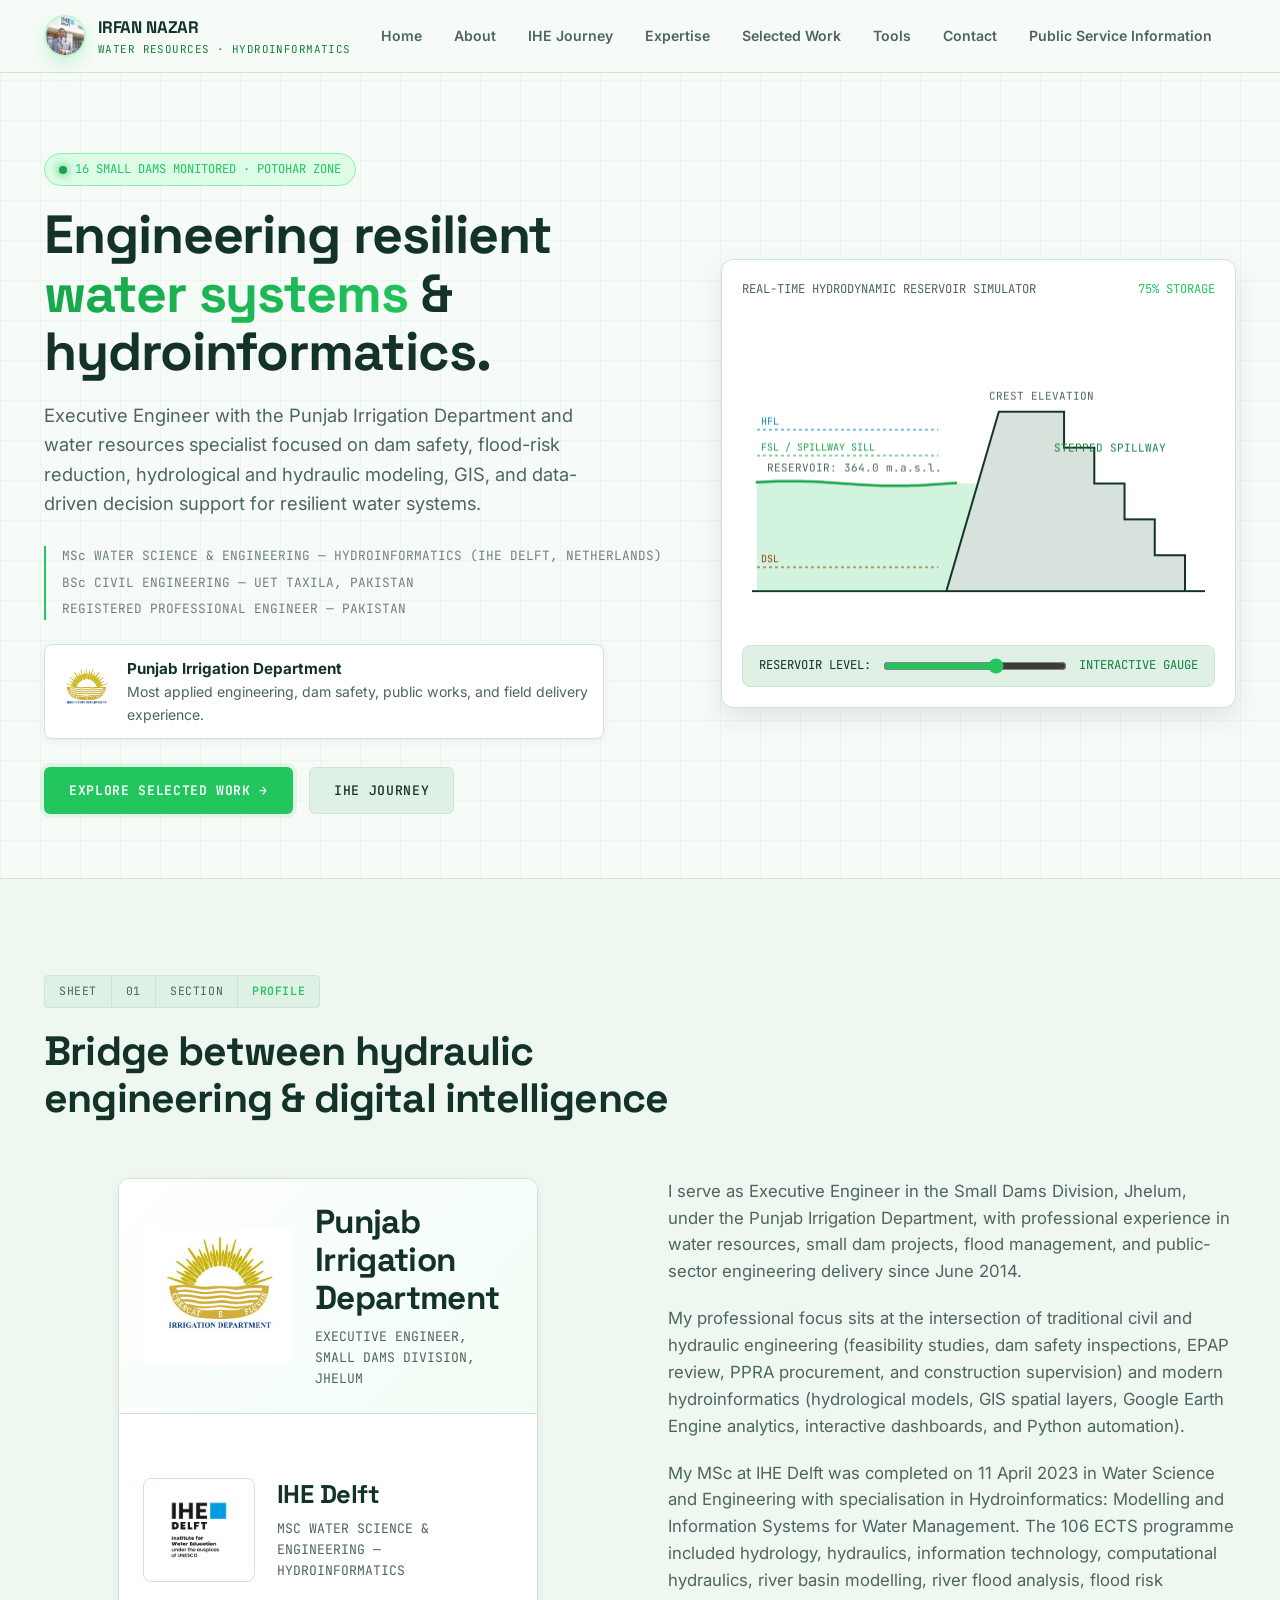
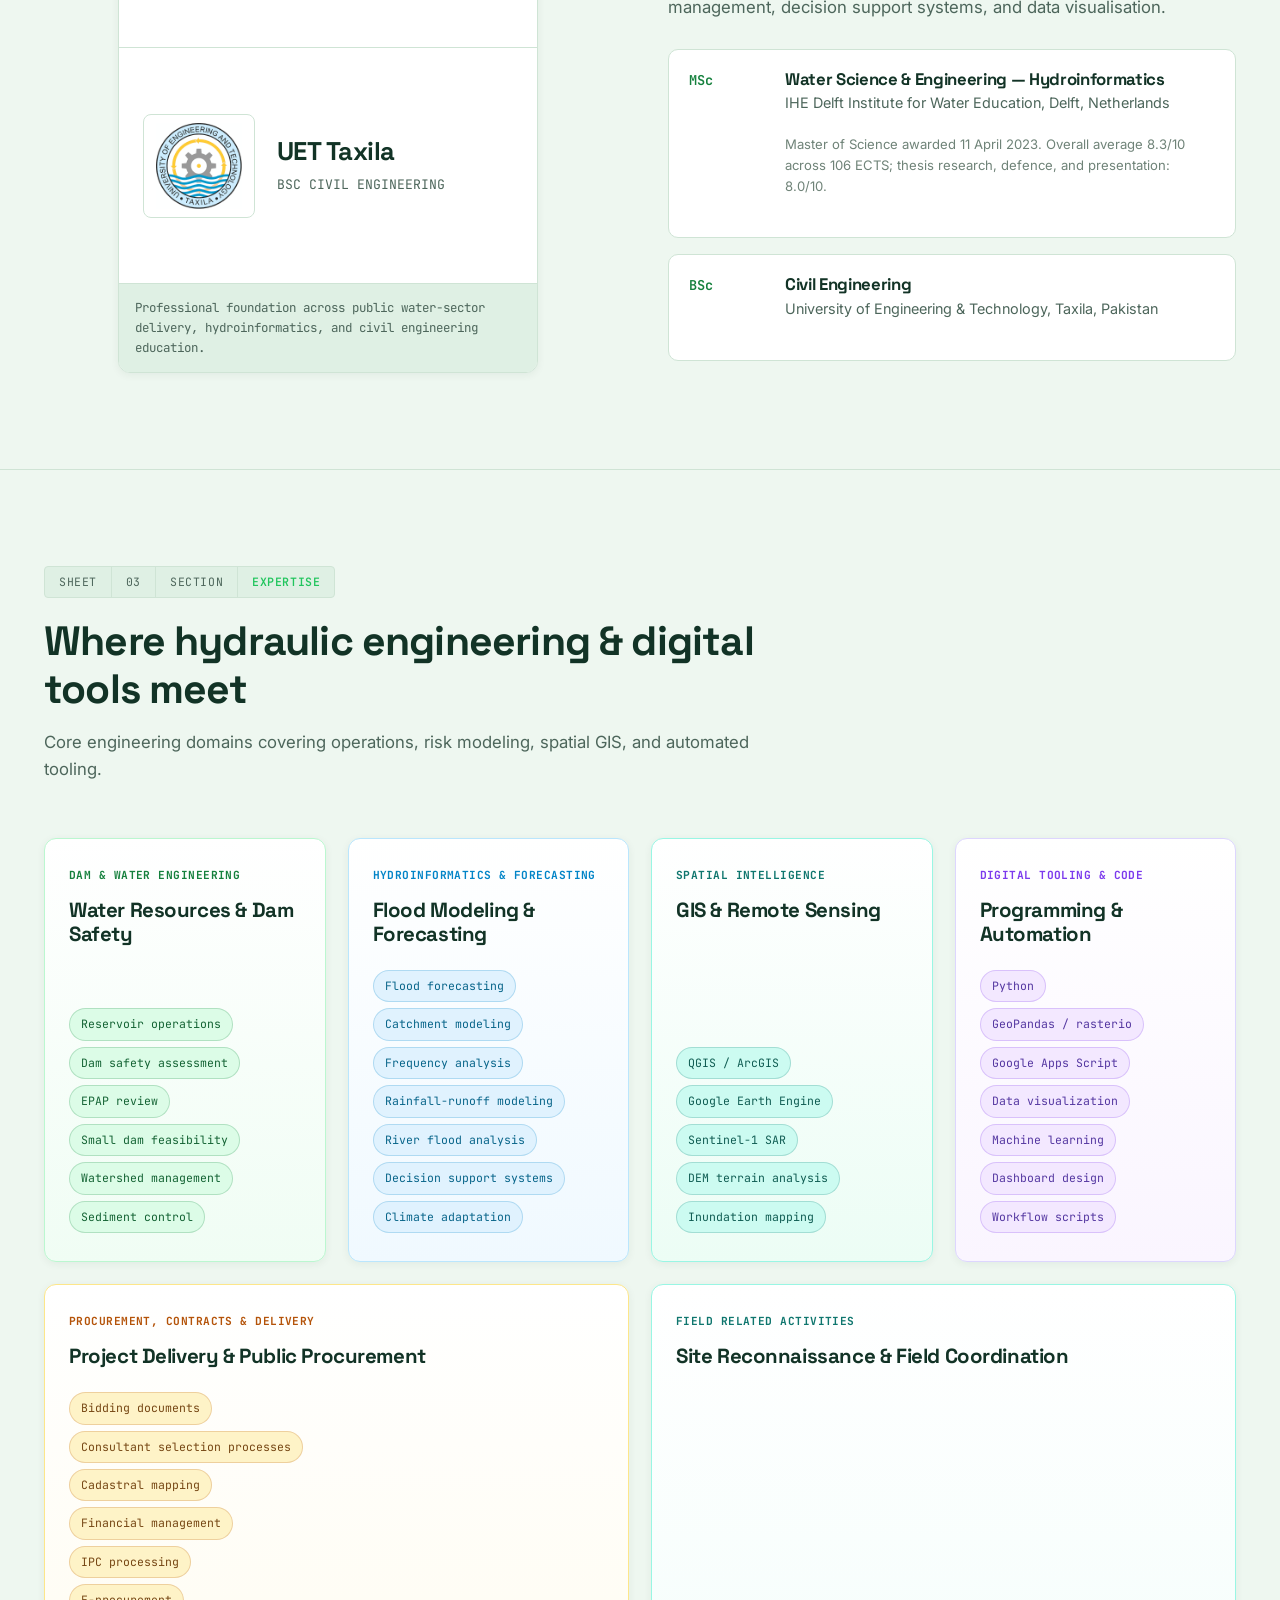
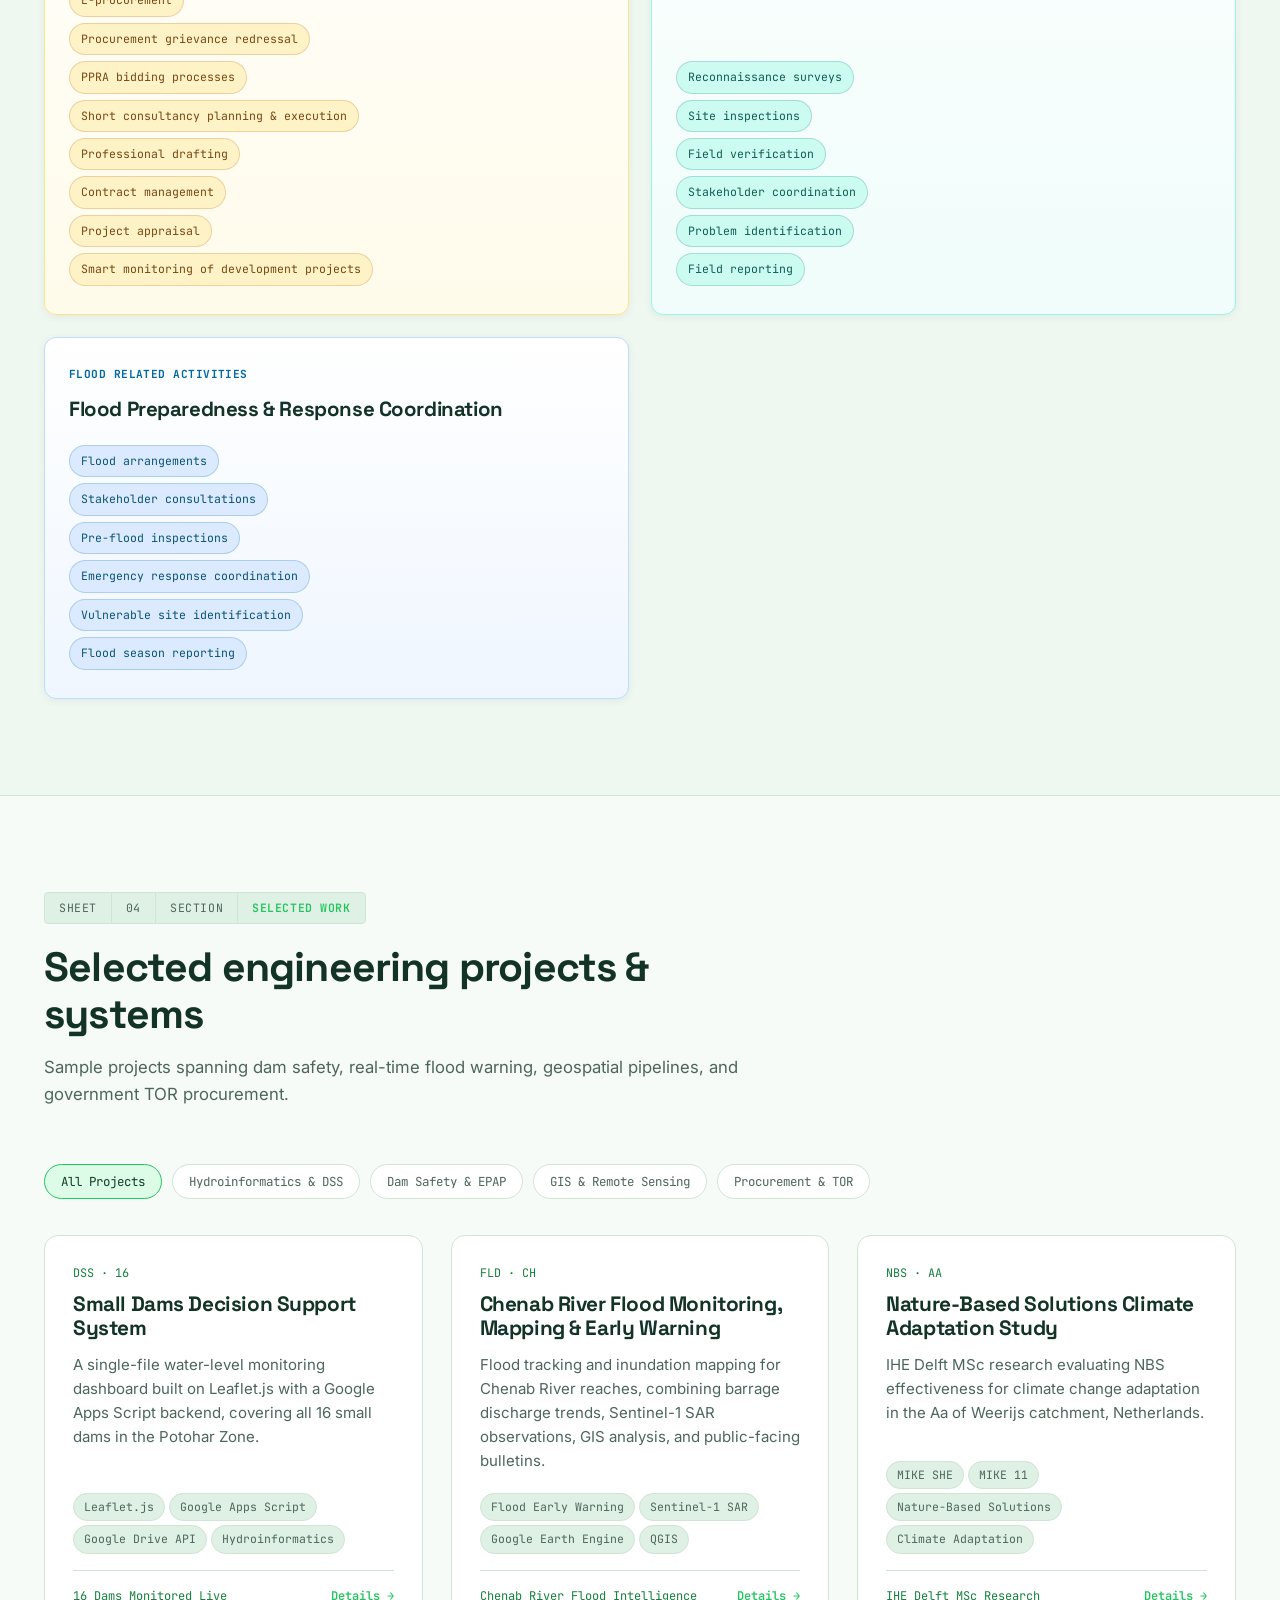
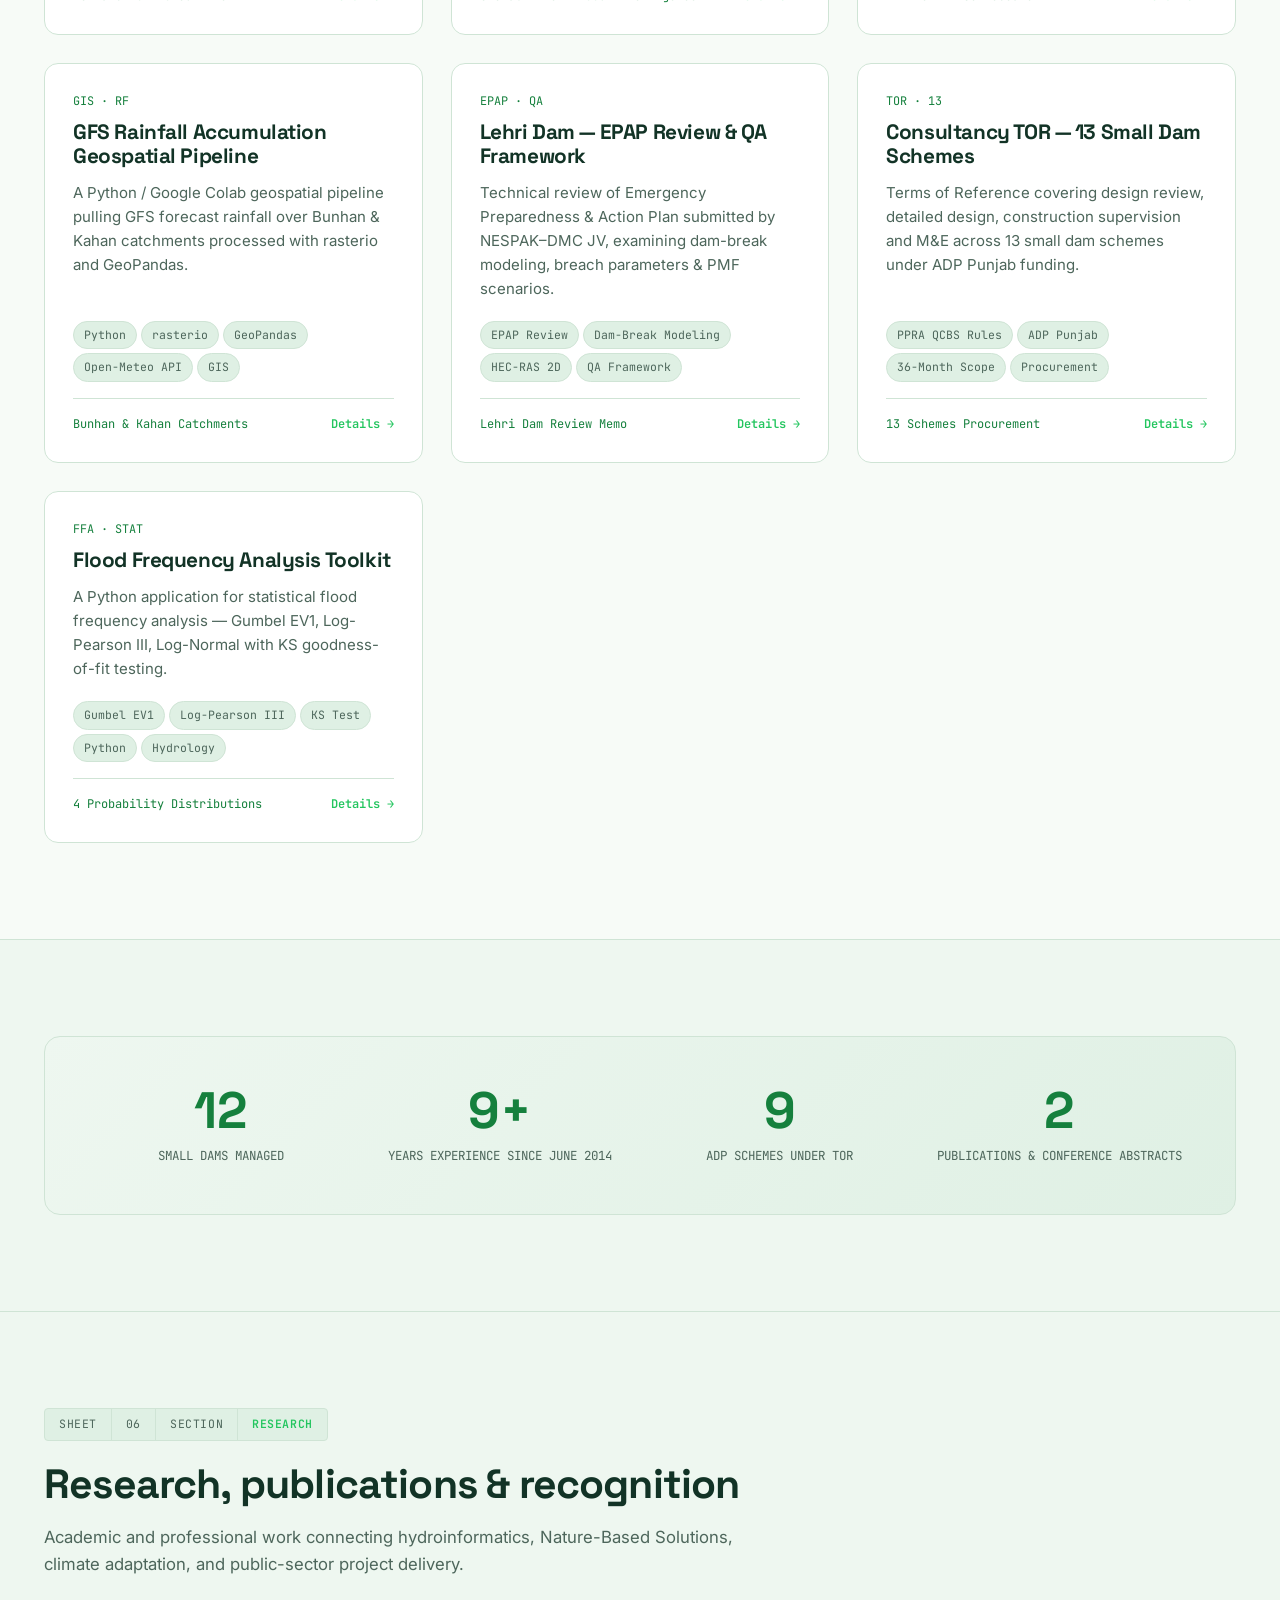
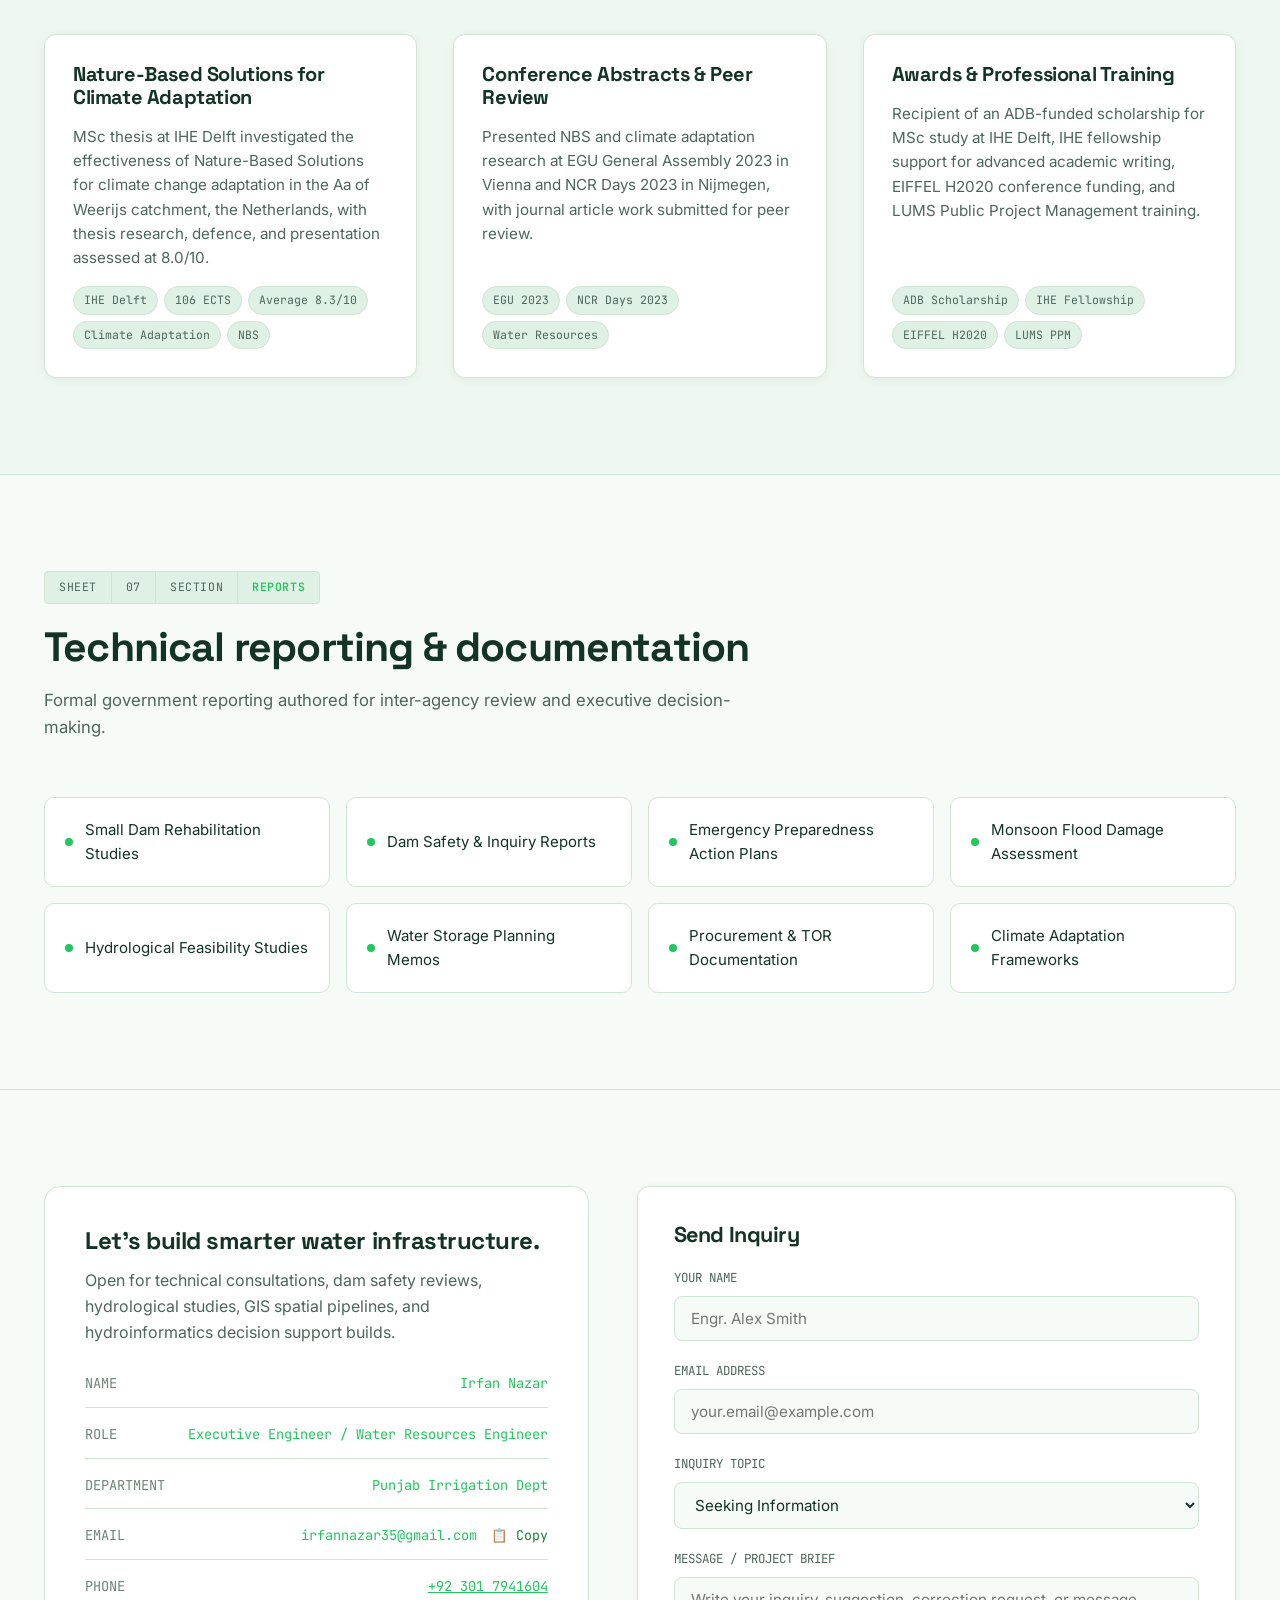
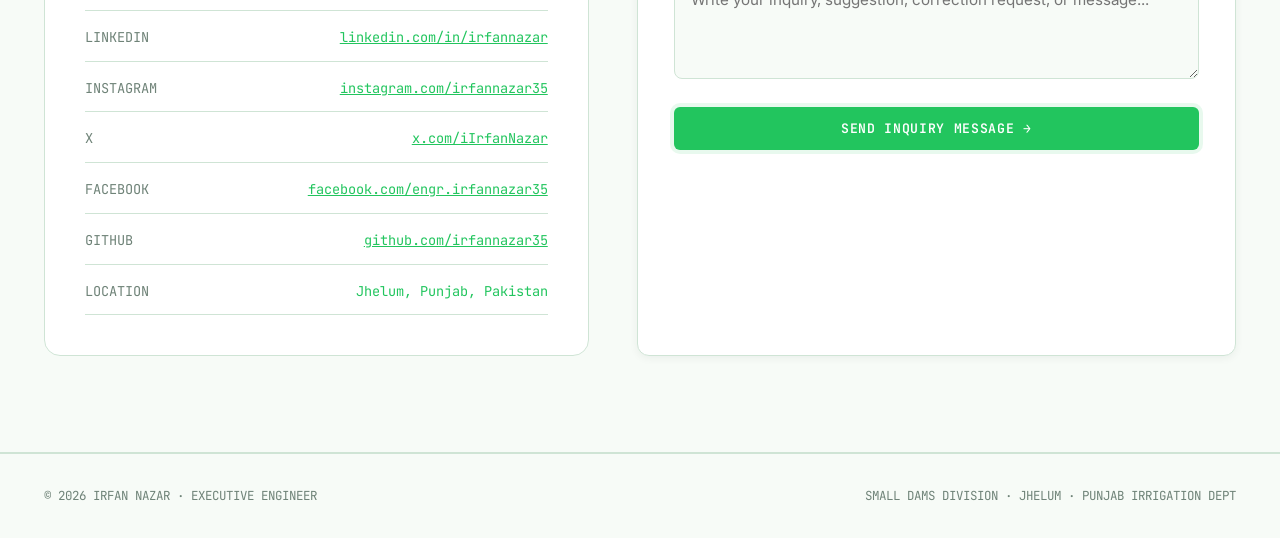
==== commit 9b931659: "Add flood coordination expertise card" ====
--- a/public/index.html
+++ b/public/index.html
@@ -360,6 +360,21 @@
               <span class="chip">Field reporting</span>
             </div>
           </div>
+
+          <div class="expertise-card expertise-flood">
+            <div>
+              <div class="cat-tag">Flood Related Activities</div>
+              <h4>Flood Preparedness &amp; Response Coordination</h4>
+            </div>
+            <div class="chip-list">
+              <span class="chip">Flood arrangements</span>
+              <span class="chip">Stakeholder consultations</span>
+              <span class="chip">Pre-flood inspections</span>
+              <span class="chip">Emergency response coordination</span>
+              <span class="chip">Vulnerable site identification</span>
+              <span class="chip">Flood season reporting</span>
+            </div>
+          </div>
         </div>
       </div>
     </section>
--- a/public/css/sections.css
+++ b/public/css/sections.css
@@ -520,6 +520,14 @@
   --card-surface: #F0FDFA;
   --card-pill: #CCFBF1;
   --card-border: #99F6E4;
+  grid-column: span 2;
+}
+
+.expertise-flood {
+  --card-accent: #0369A1;
+  --card-surface: #EFF6FF;
+  --card-pill: #DBEAFE;
+  --card-border: #BFDBFE;
   grid-column: span 2;
 }
 
@@ -868,7 +876,8 @@
   }
 
   .expertise-delivery,
-  .expertise-field {
+  .expertise-field,
+  .expertise-flood {
     grid-column: auto;
   }
 
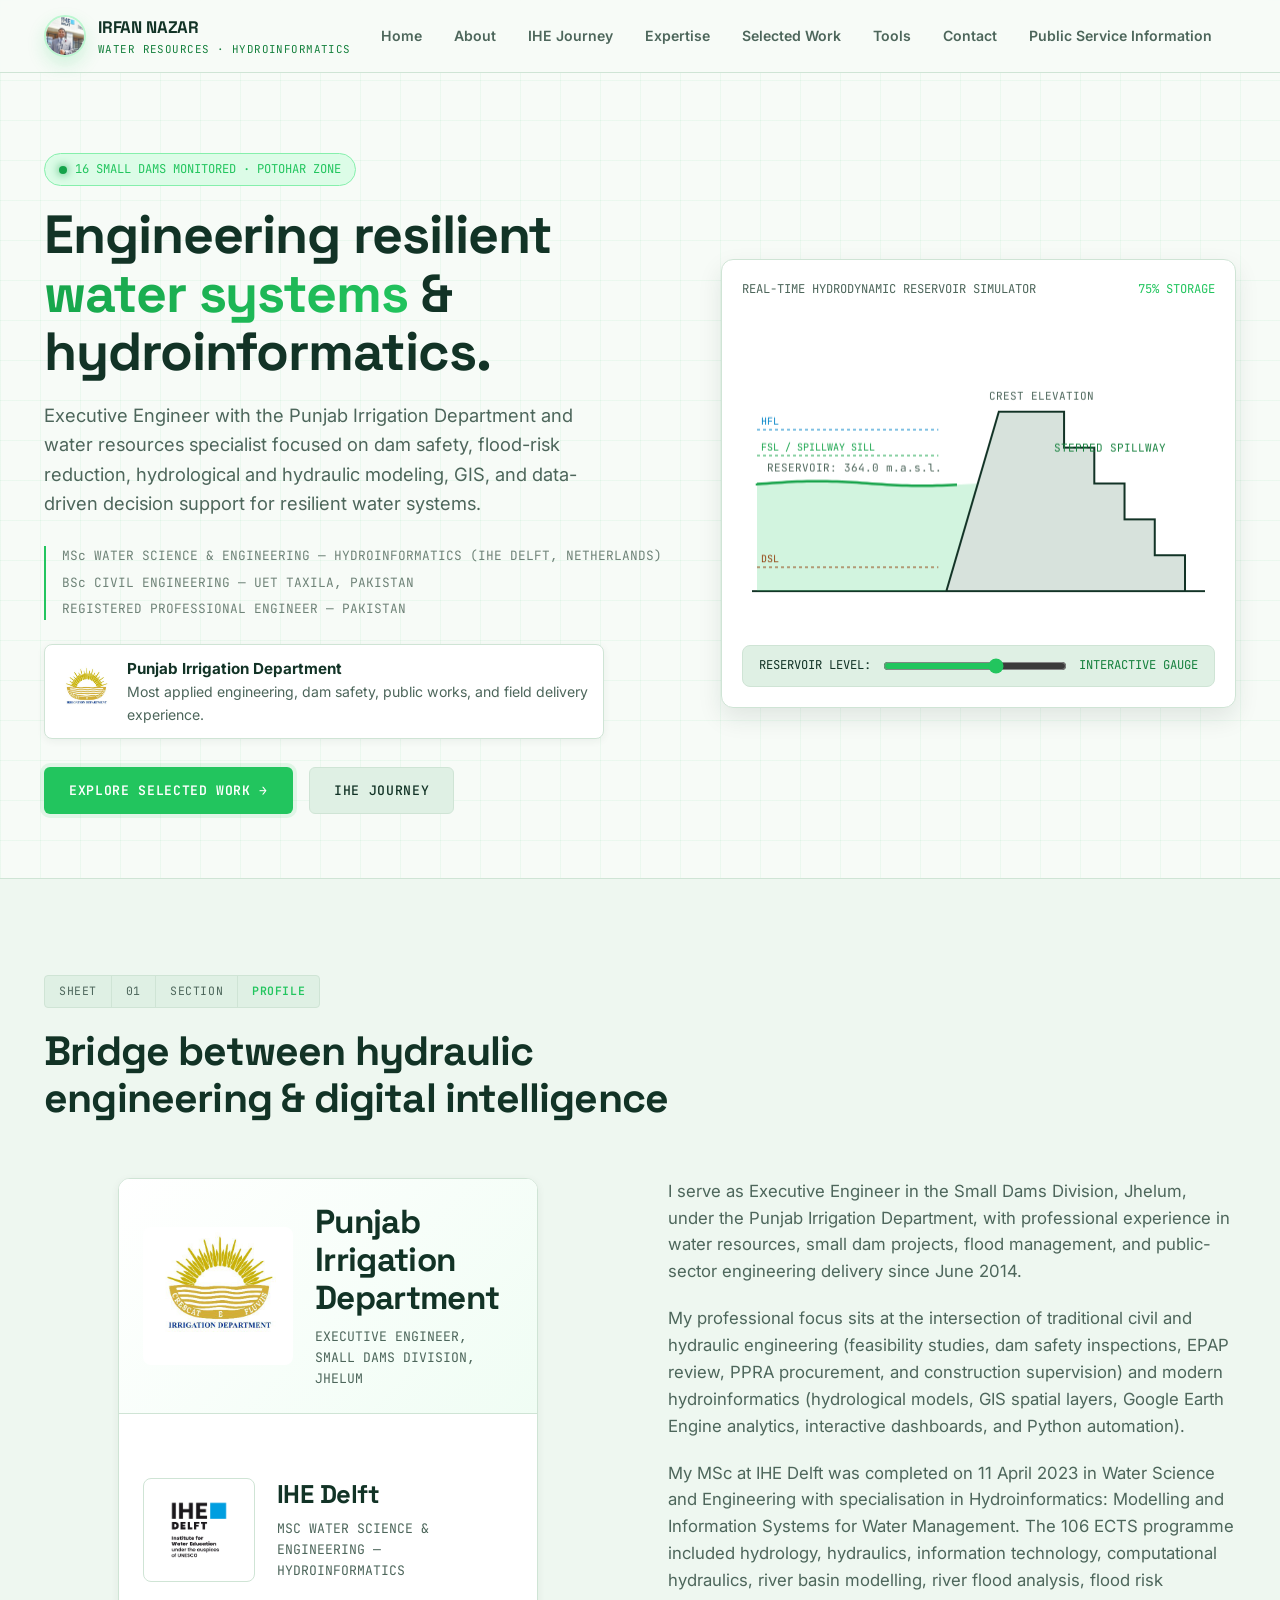
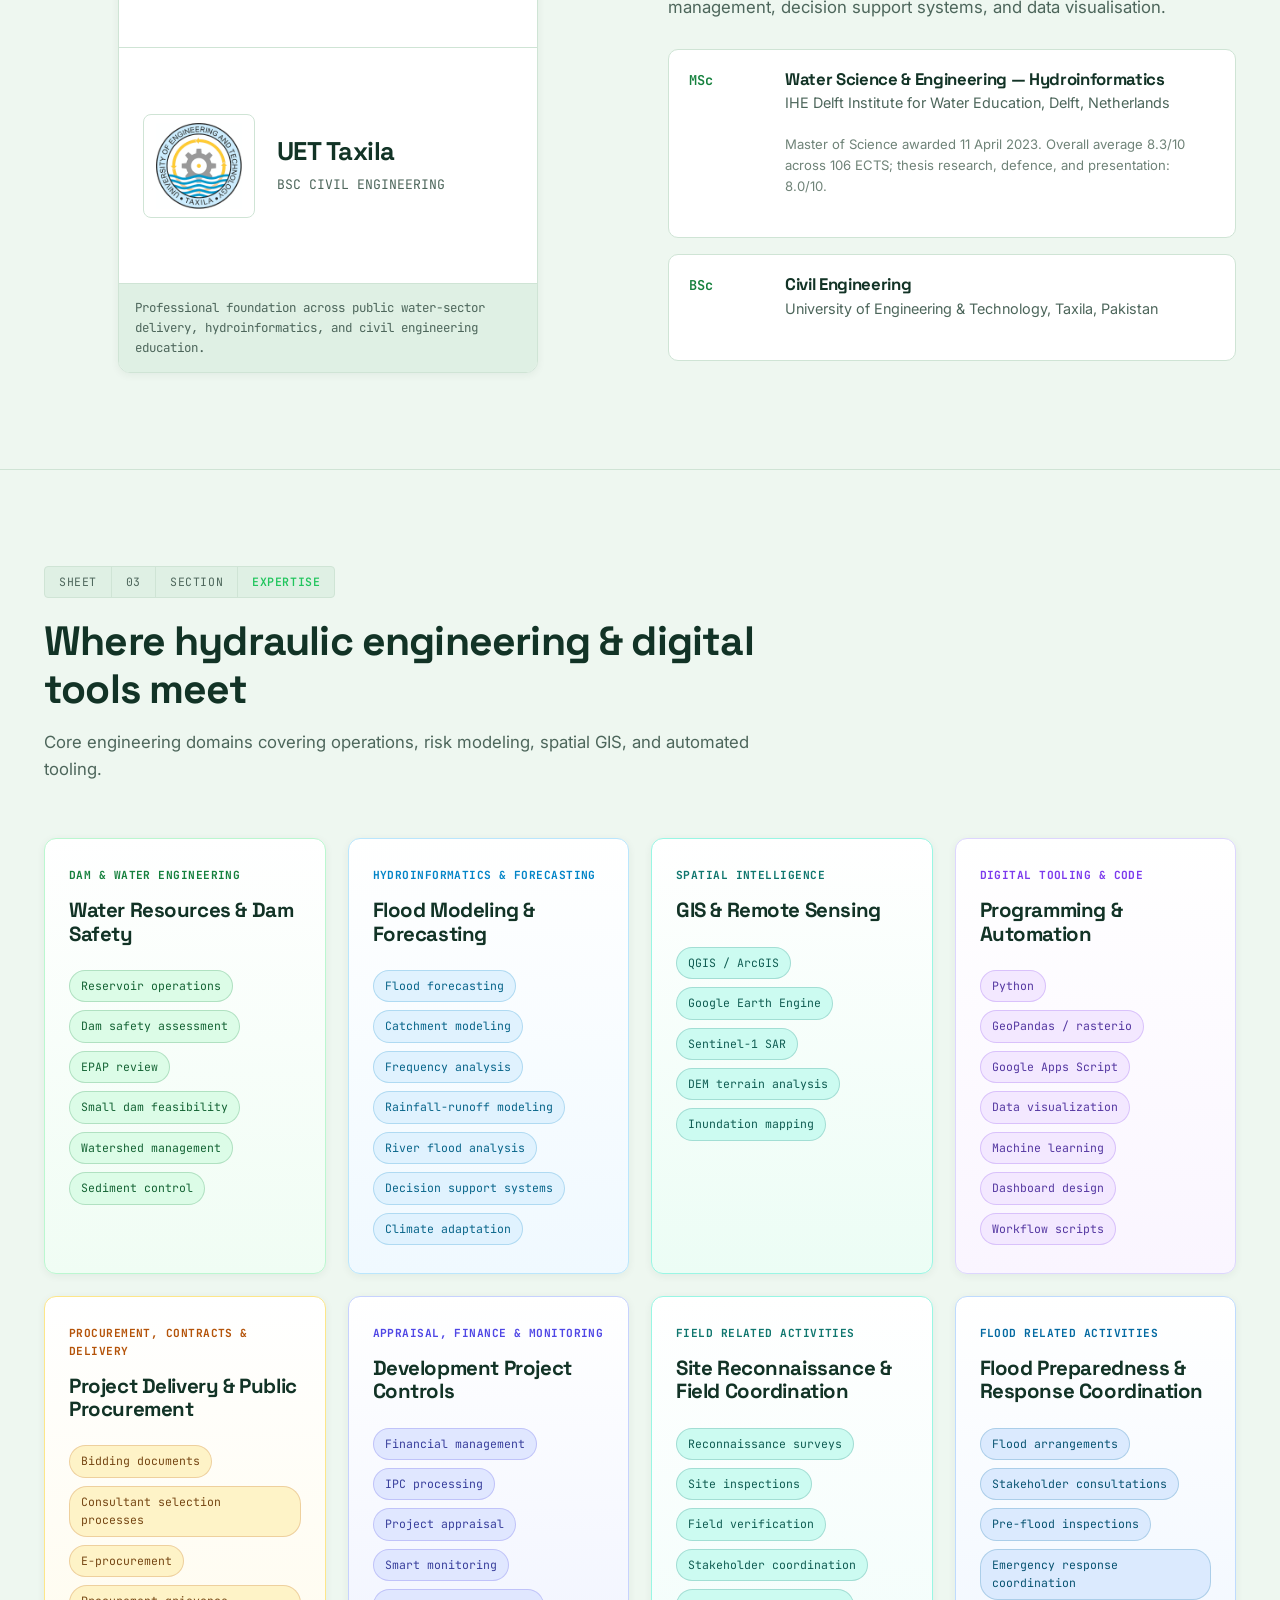
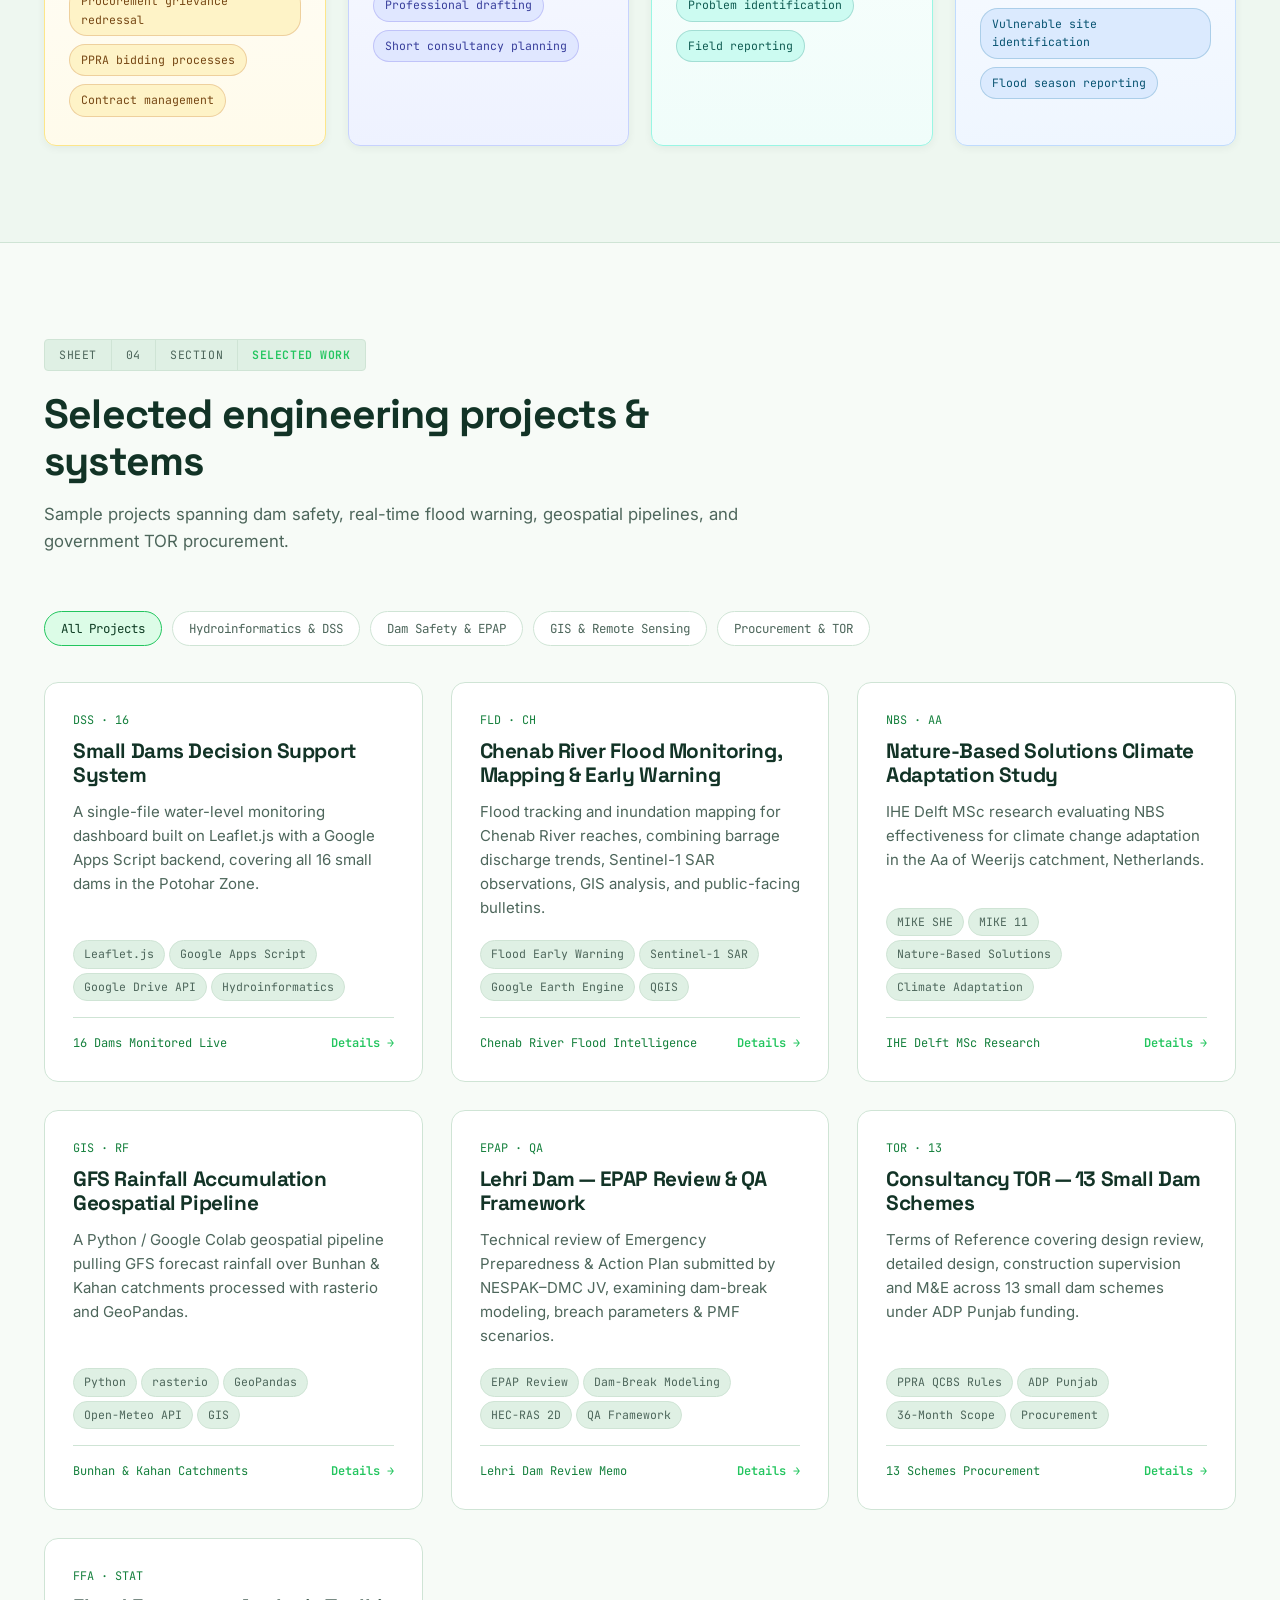
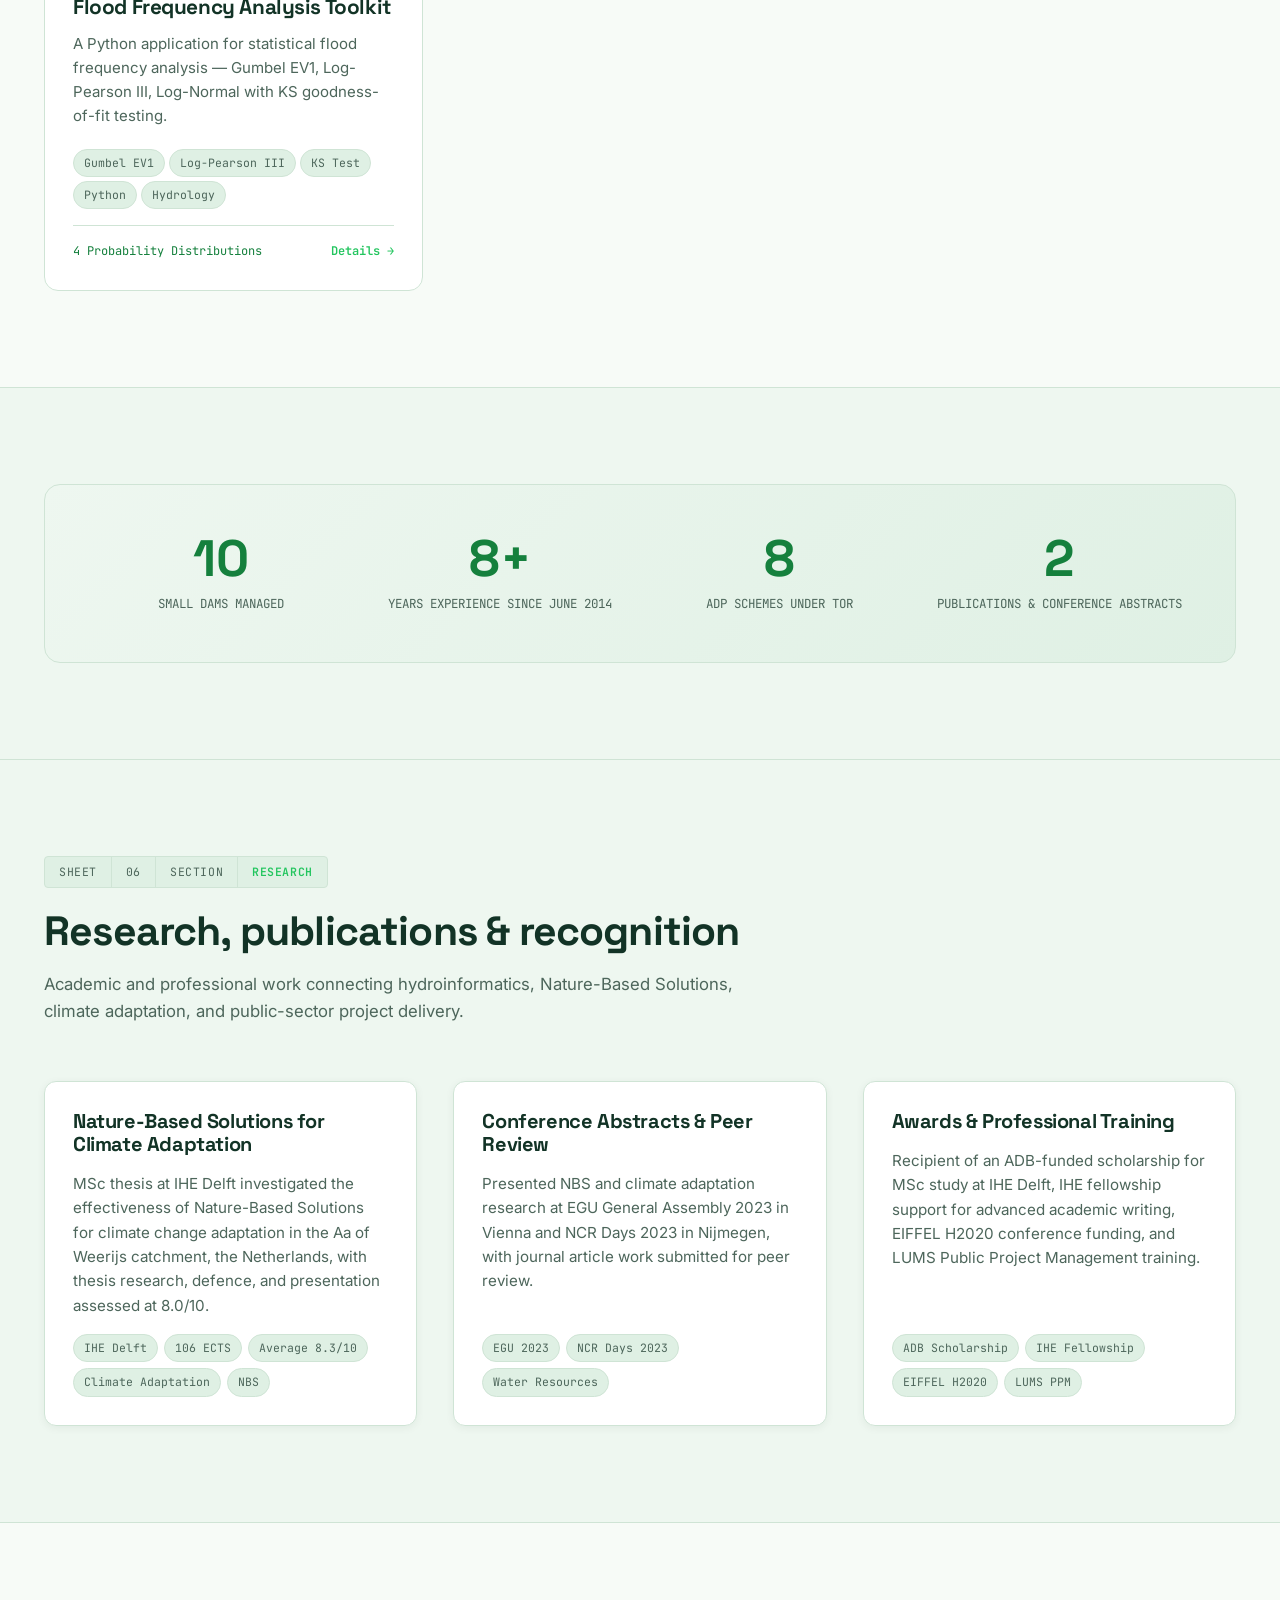
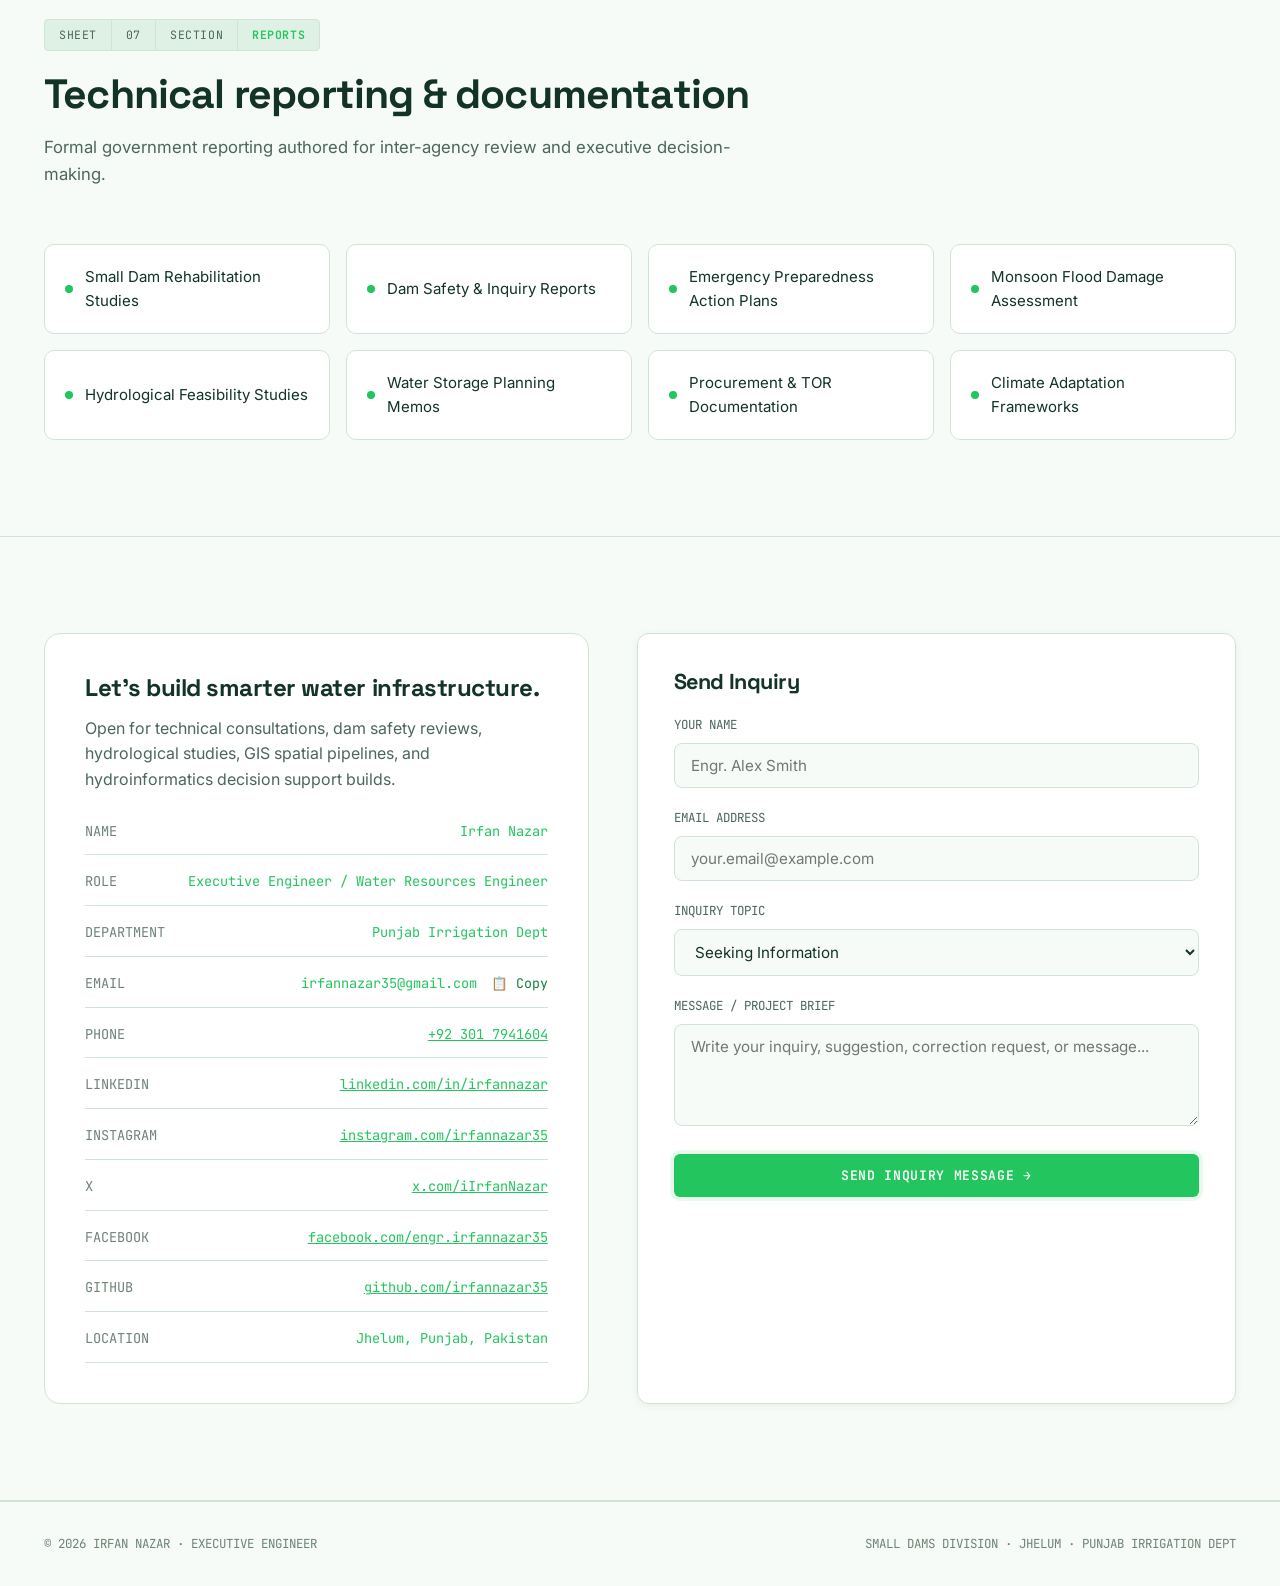
==== commit 69f3b65f: "Rebalance expertise grid cards" ====
--- a/public/index.html
+++ b/public/index.html
@@ -332,17 +332,25 @@
             <div class="chip-list">
               <span class="chip">Bidding documents</span>
               <span class="chip">Consultant selection processes</span>
-              <span class="chip">Cadastral mapping</span>
-              <span class="chip">Financial management</span>
-              <span class="chip">IPC processing</span>
               <span class="chip">E-procurement</span>
               <span class="chip">Procurement grievance redressal</span>
               <span class="chip">PPRA bidding processes</span>
-              <span class="chip">Short consultancy planning &amp; execution</span>
+              <span class="chip">Contract management</span>
+            </div>
+          </div>
+
+          <div class="expertise-card expertise-monitoring">
+            <div>
+              <div class="cat-tag">Appraisal, Finance &amp; Monitoring</div>
+              <h4>Development Project Controls</h4>
+            </div>
+            <div class="chip-list">
+              <span class="chip">Financial management</span>
+              <span class="chip">IPC processing</span>
+              <span class="chip">Project appraisal</span>
+              <span class="chip">Smart monitoring</span>
               <span class="chip">Professional drafting</span>
-              <span class="chip">Contract management</span>
-              <span class="chip">Project appraisal</span>
-              <span class="chip">Smart monitoring of development projects</span>
+              <span class="chip">Short consultancy planning</span>
             </div>
           </div>
 
--- a/public/css/sections.css
+++ b/public/css/sections.css
@@ -441,8 +441,8 @@
   padding: 28px 24px;
   display: flex;
   flex-direction: column;
-  justify-content: space-between;
-  min-height: 360px;
+  justify-content: flex-start;
+  min-height: 320px;
   box-shadow: var(--shadow-sm);
 }
 
@@ -466,8 +466,7 @@
   display: flex;
   flex-direction: column;
   align-items: flex-start;
-  gap: 6px;
-  margin-top: auto;
+  gap: 8px;
 }
 
 .expertise-card .chip {
@@ -512,7 +511,13 @@
   --card-surface: #FFFBEB;
   --card-pill: #FEF3C7;
   --card-border: #FDE68A;
-  grid-column: span 2;
+}
+
+.expertise-monitoring {
+  --card-accent: #4F46E5;
+  --card-surface: #EEF2FF;
+  --card-pill: #E0E7FF;
+  --card-border: #C7D2FE;
 }
 
 .expertise-field {
@@ -520,7 +525,6 @@
   --card-surface: #F0FDFA;
   --card-pill: #CCFBF1;
   --card-border: #99F6E4;
-  grid-column: span 2;
 }
 
 .expertise-flood {
@@ -528,7 +532,6 @@
   --card-surface: #EFF6FF;
   --card-pill: #DBEAFE;
   --card-border: #BFDBFE;
-  grid-column: span 2;
 }
 
 /* ---------- SELECTED WORK / PROJECTS ---------- */
@@ -875,12 +878,6 @@
     margin: 0 auto;
   }
 
-  .expertise-delivery,
-  .expertise-field,
-  .expertise-flood {
-    grid-column: auto;
-  }
-
   .hero-section {
     padding: 56px 0 48px;
   }
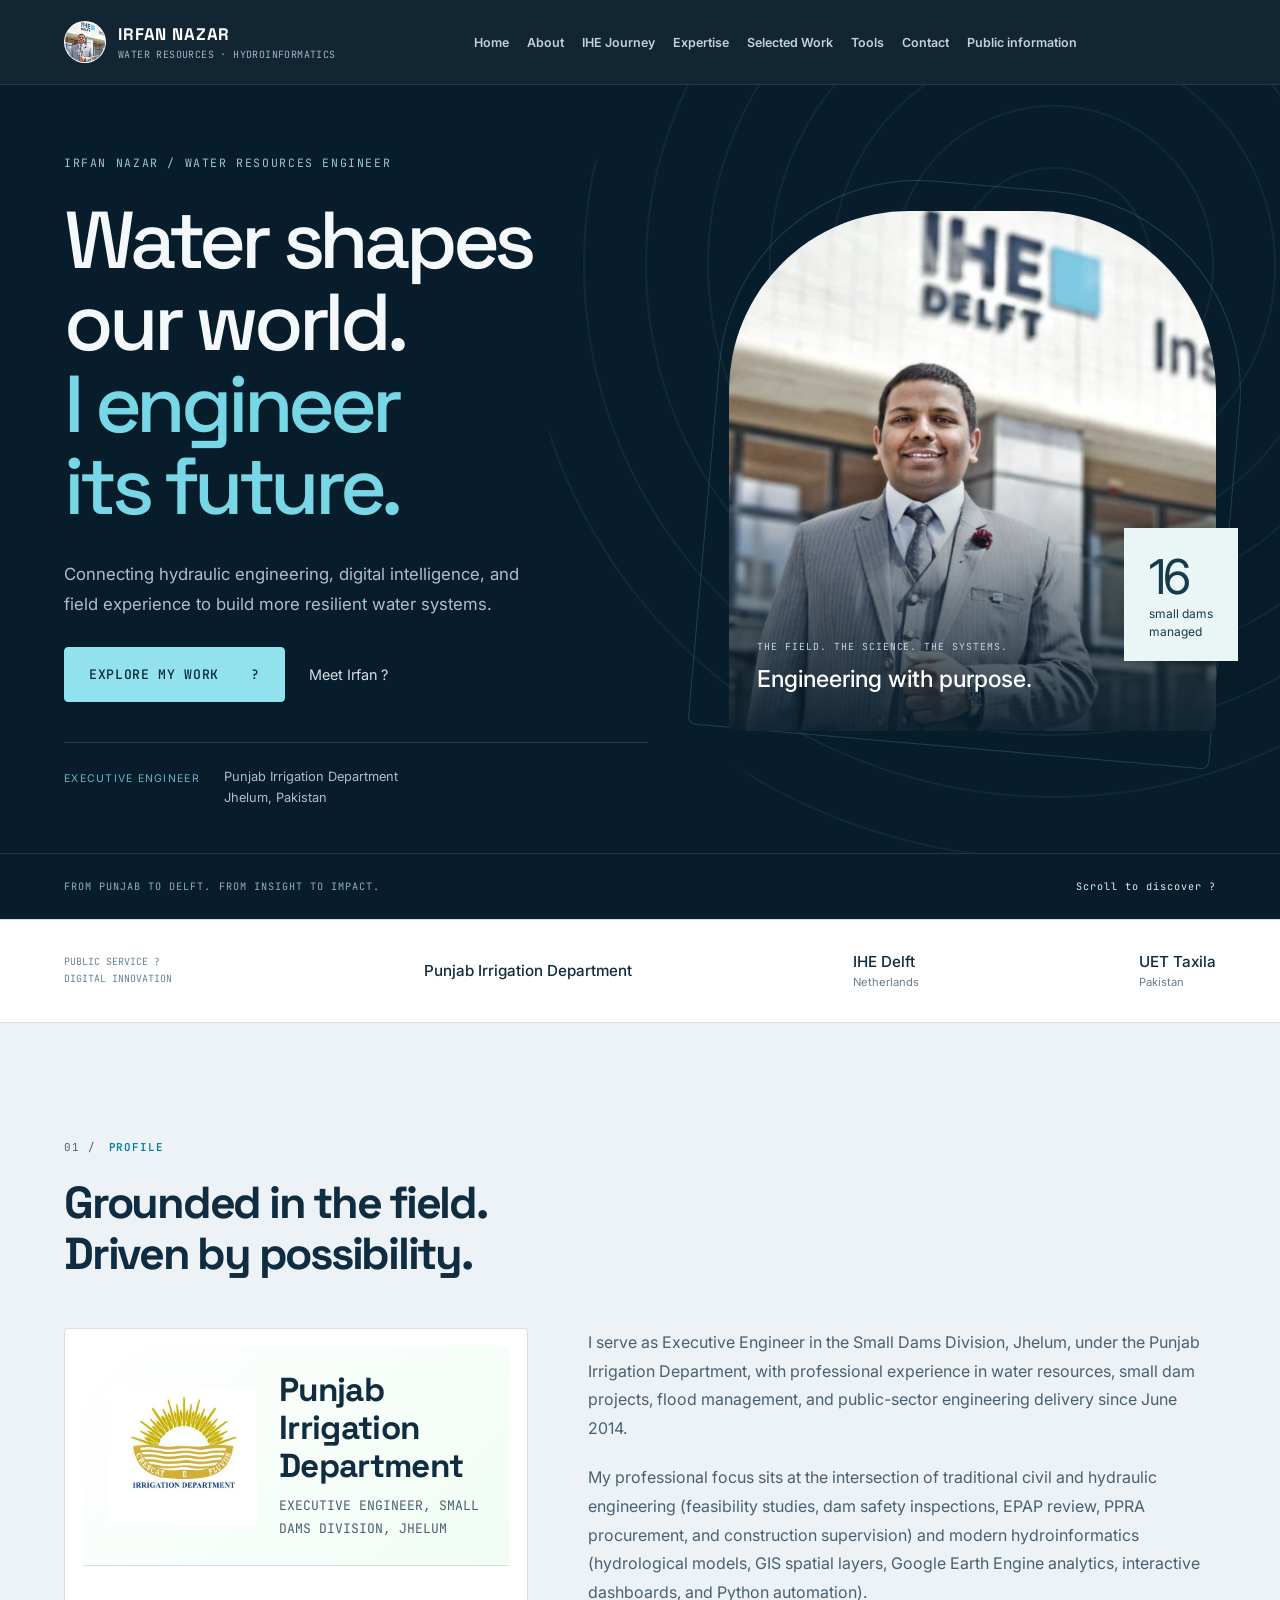
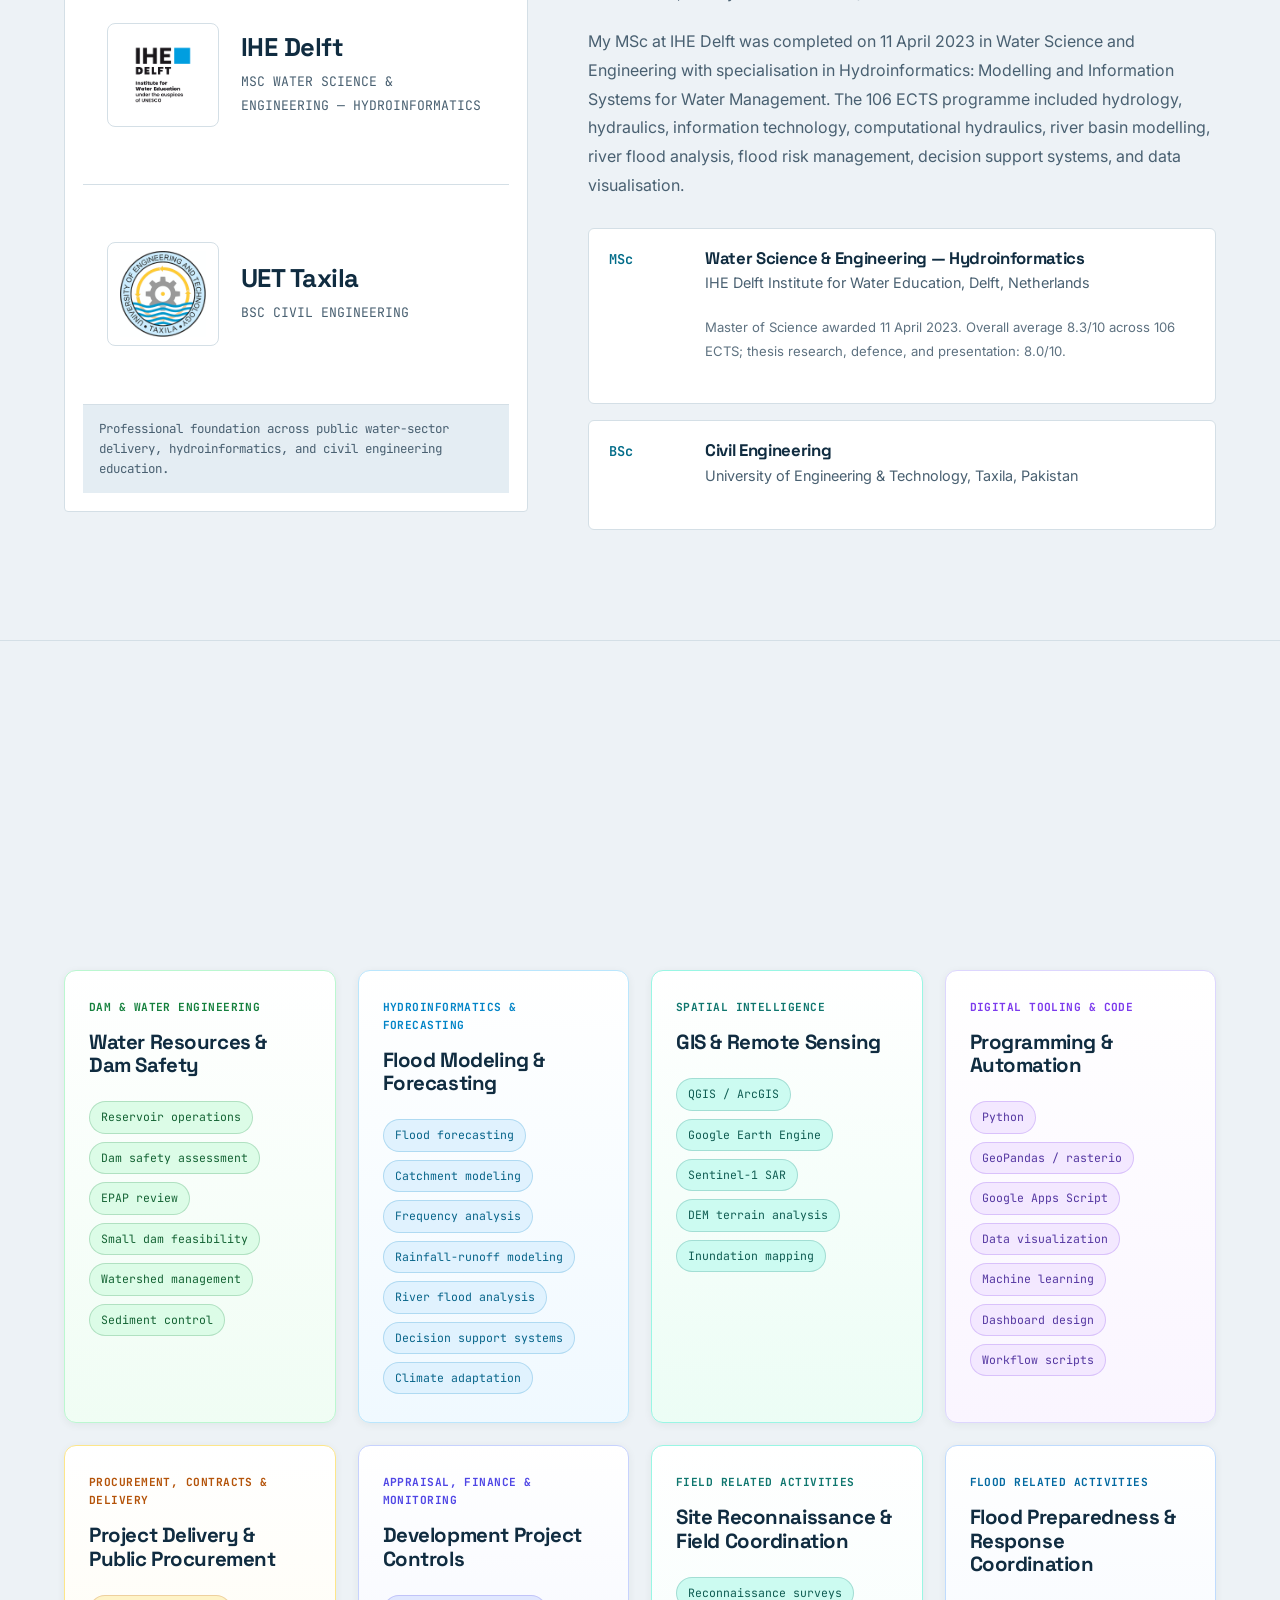
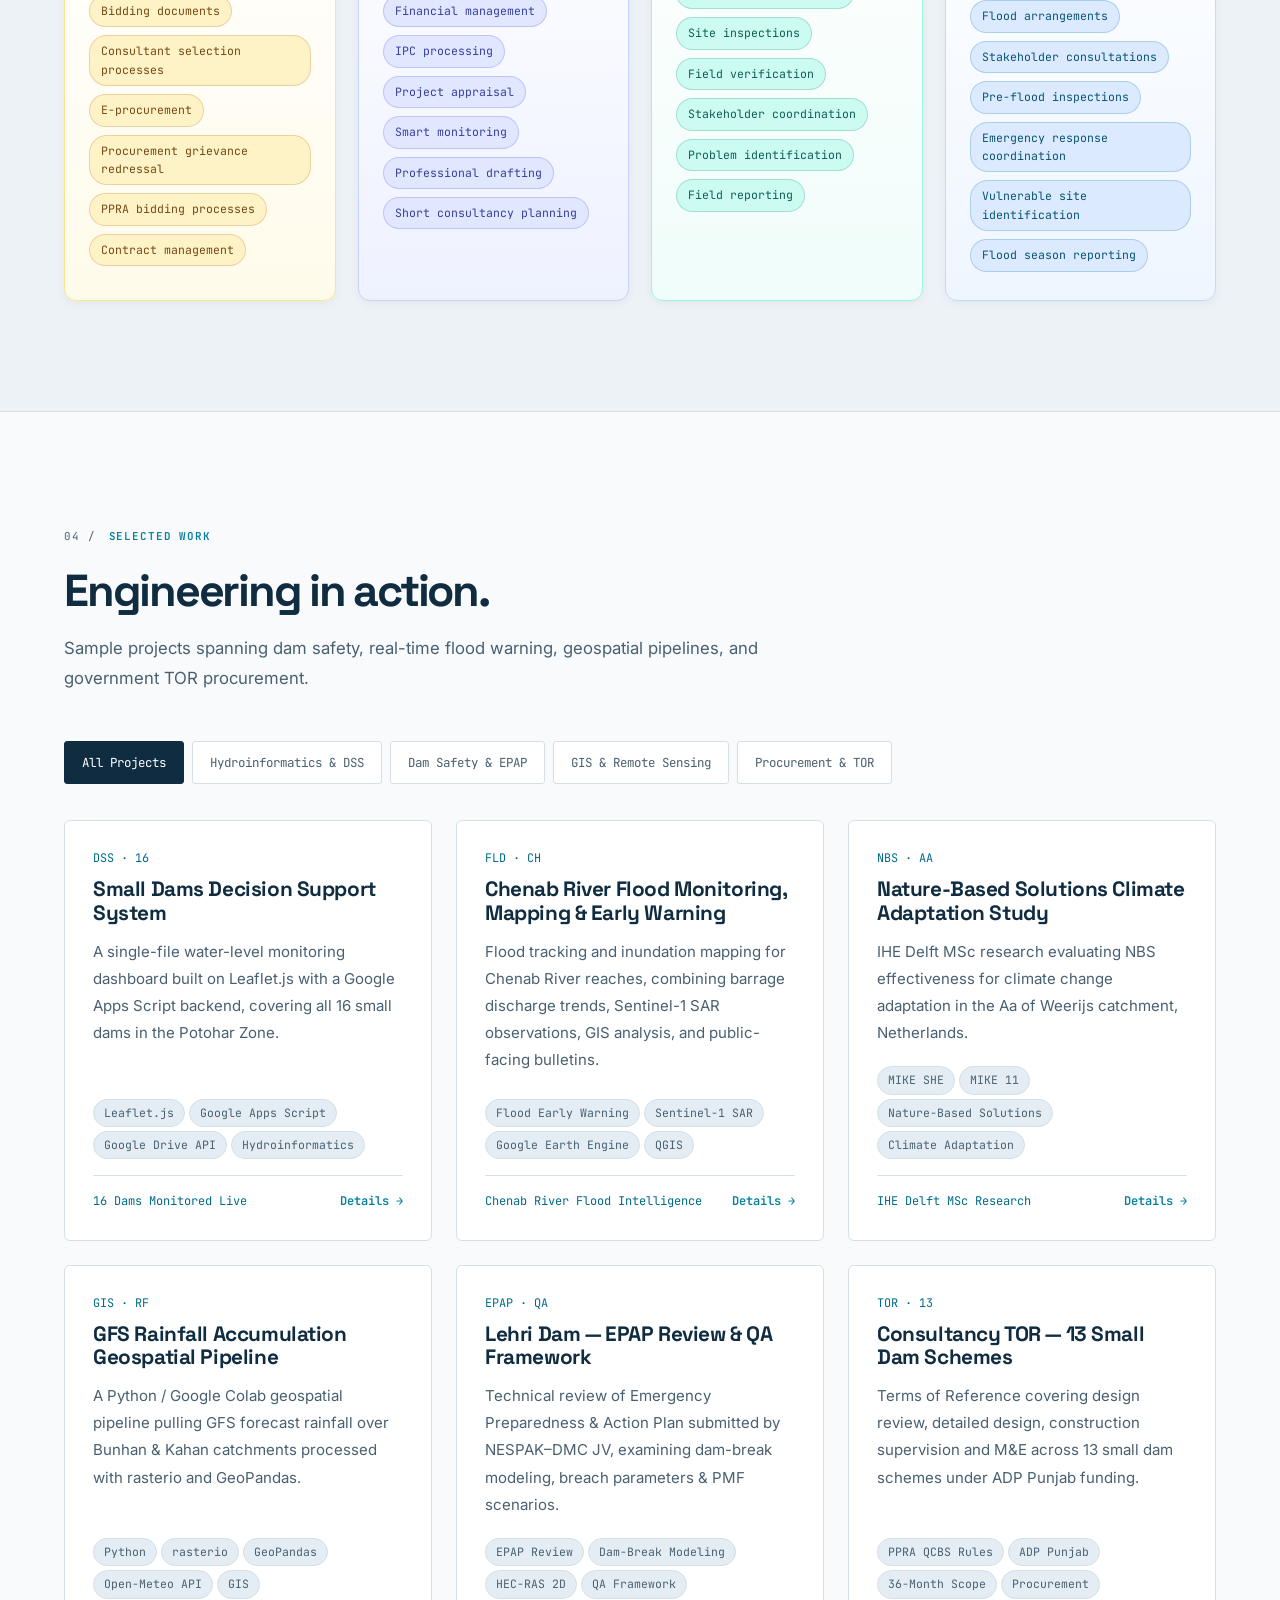
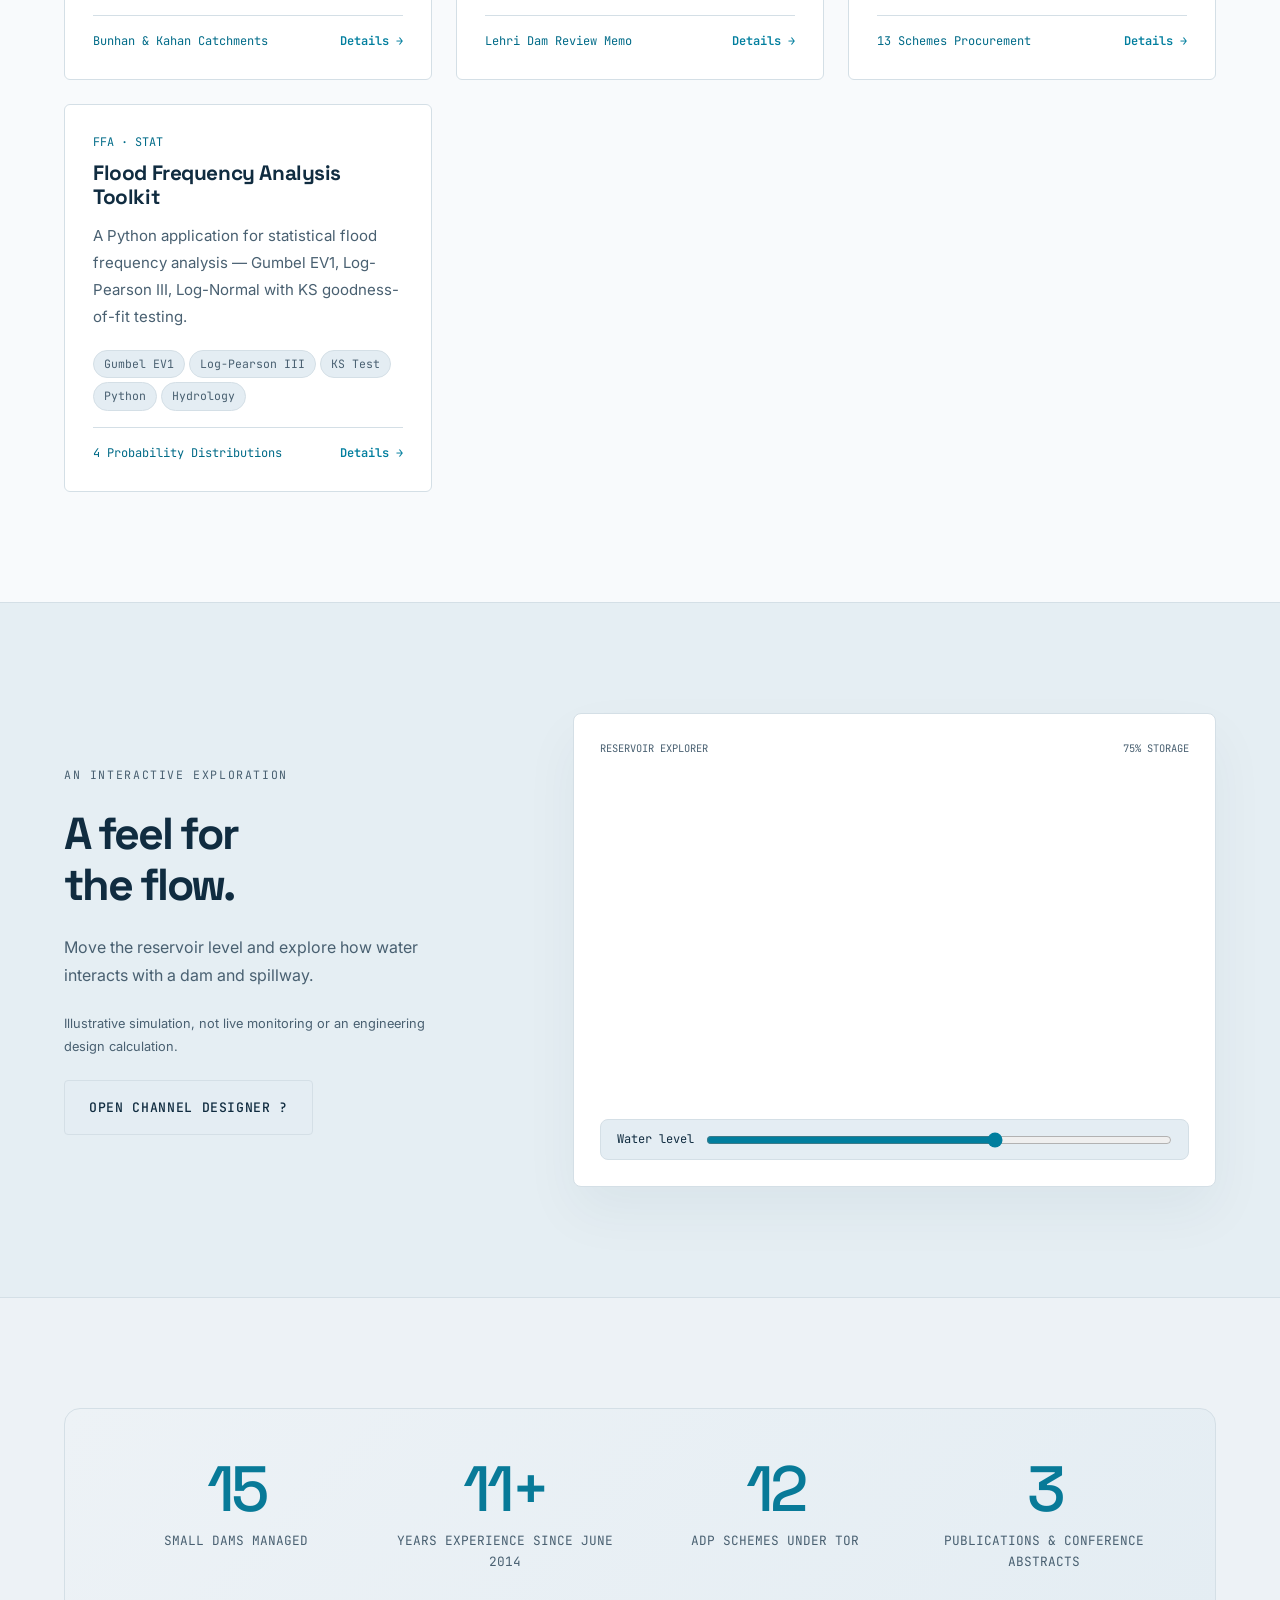
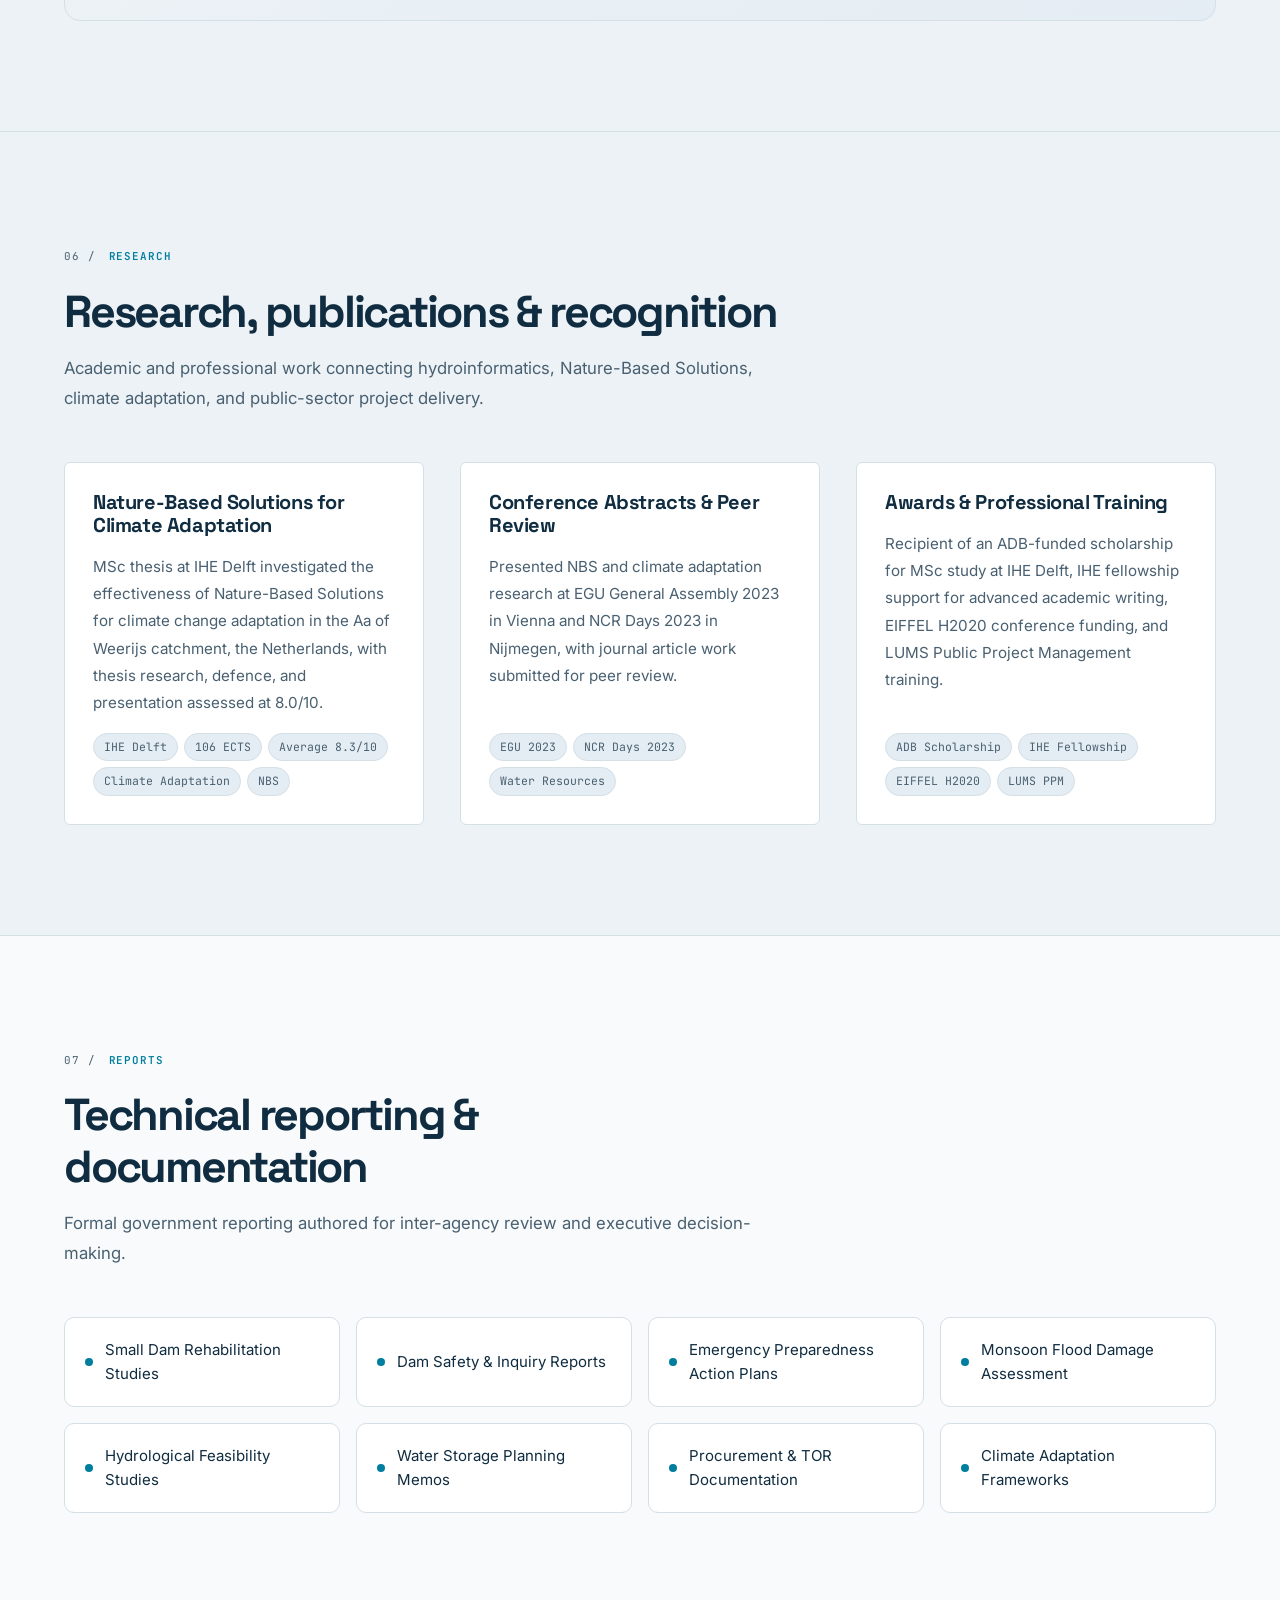
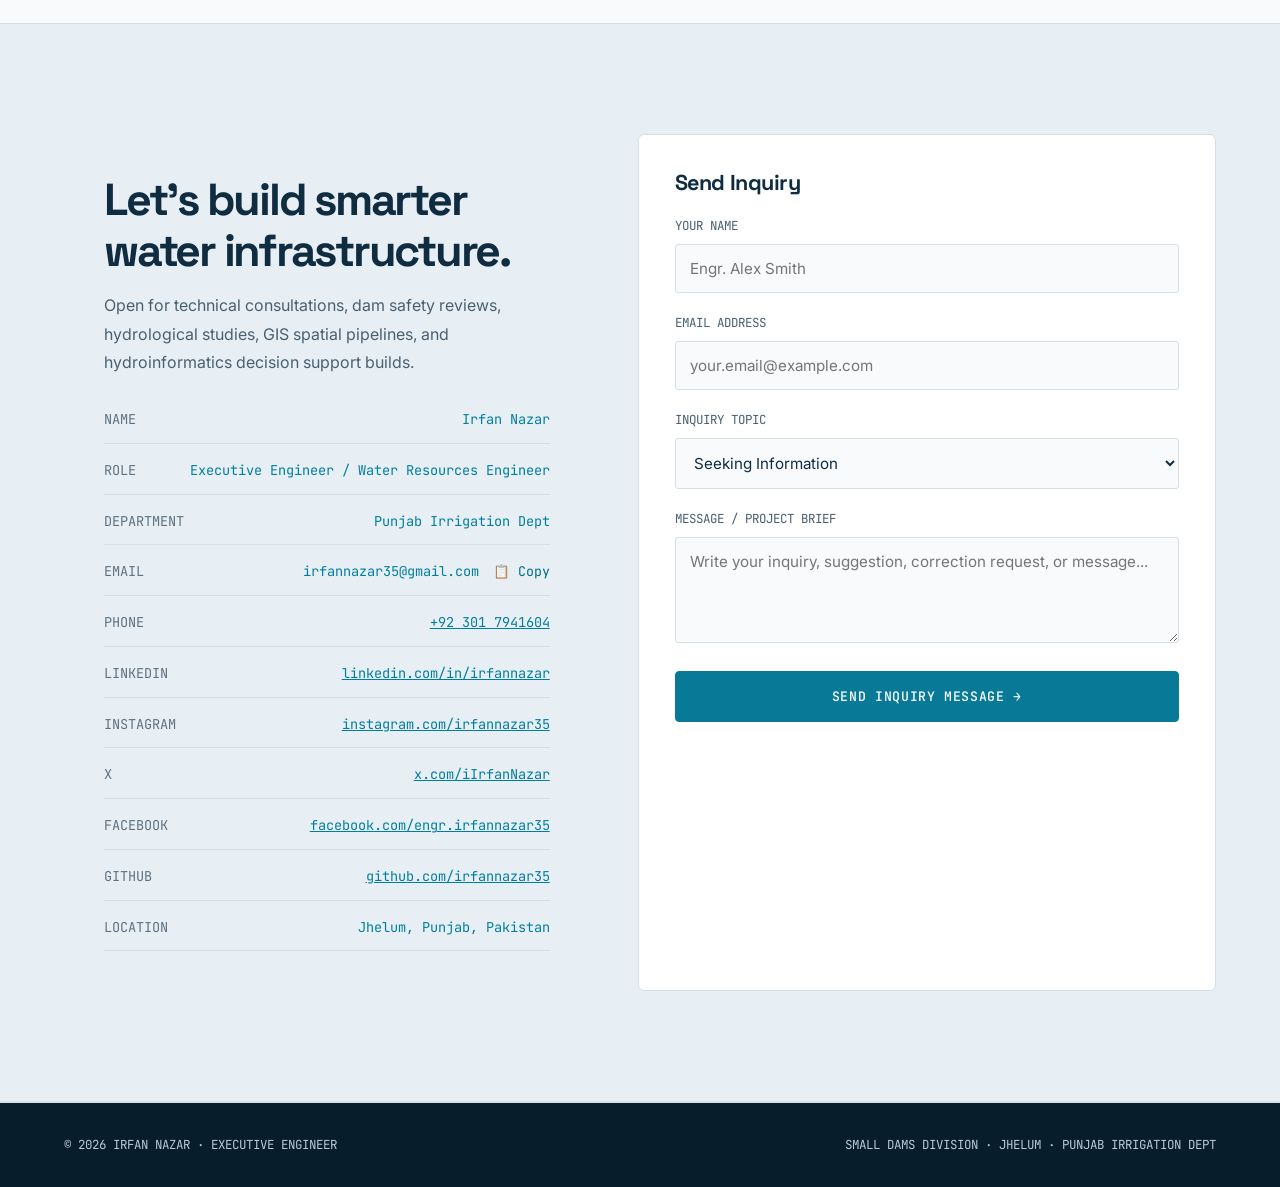
==== commit 8752b185: "Update portfolio premium experience" ====
--- a/public/index.html
+++ b/public/index.html
@@ -85,8 +85,11 @@
   <link rel="stylesheet" href="css/main.css?v=20260809-green2">
   <link rel="stylesheet" href="css/components.css?v=20260809-green2">
   <link rel="stylesheet" href="css/sections.css?v=20260809-green2">
+  <link rel="stylesheet" href="css/premium.css?v=20260912">
 </head>
-<body>
+<body class="premium">
+<a class="skip-link" href="#about">Skip to content</a>
+<div class="reading-progress" aria-hidden="true"></div>
 
   <!-- Technical Grid Texture Overlay -->
   <div class="grid-bg-overlay" aria-hidden="true"></div>
@@ -111,7 +114,7 @@
           <li><a href="#work">Selected Work</a></li>
           <li><a href="channel-designer.html">Tools</a></li>
           <li><a href="#contact">Contact</a></li>
-          <li><a href="public-alerts.html">Public Service Information</a></li>
+          <li><a href="public-alerts.html">Public information</a></li>
         </ul>
       </nav>
 
@@ -123,61 +126,26 @@
 
   <main id="top">
 
-    <!-- HERO SECTION -->
-    <section class="hero-section">
+    <section class="hero-section" aria-labelledby="heroHeading">
+      <div class="hero-contours" aria-hidden="true"></div>
       <div class="container hero-grid">
-        <div>
-          <div class="hero-telemetry-badge">
-            <span class="status-dot"></span>
-            <span>16 SMALL DAMS MONITORED · POTOHAR ZONE</span>
-          </div>
-
-          <h1 class="hero-title">
-            Engineering resilient <span class="highlight">water systems</span> &amp; hydroinformatics.
-          </h1>
-
-          <p class="hero-subtitle">
-            Executive Engineer with the Punjab Irrigation Department and water resources specialist focused on dam safety, flood-risk reduction, hydrological and hydraulic modeling, GIS, and data-driven decision support for resilient water systems.
-          </p>
-
-          <div class="hero-credentials">
-            <span>MSc WATER SCIENCE &amp; ENGINEERING — HYDROINFORMATICS (IHE DELFT, NETHERLANDS)</span>
-            <span>BSc CIVIL ENGINEERING — UET TAXILA, PAKISTAN</span>
-            <span>REGISTERED PROFESSIONAL ENGINEER — PAKISTAN</span>
-          </div>
-
-          <div class="affiliation-strip">
-            <img src="assets/images/punjab-irrigation-logo.jpg" alt="Punjab Irrigation Department logo">
-            <div>
-              <strong>Punjab Irrigation Department</strong>
-              <span>Most applied engineering, dam safety, public works, and field delivery experience.</span>
-            </div>
-          </div>
-
-          <div class="hero-ctas">
-            <a href="#work" class="btn btn-primary">Explore Selected Work →</a>
-            <a href="ihe-journey.html" class="btn btn-secondary">IHE Journey</a>
-          </div>
-        </div>
-
-        <!-- Interactive Dam & Reservoir Schematic Canvas -->
-        <div class="hero-canvas-container">
-          <div class="canvas-header">
-            <span>REAL-TIME HYDRODYNAMIC RESERVOIR SIMULATOR</span>
-            <span class="font-mono" style="color:var(--accent-cyan);" id="waterReadout">75% STORAGE</span>
-          </div>
-
-          <canvas id="damCanvas" width="480" height="320"></canvas>
-
-          <div class="canvas-controls">
-            <span>RESERVOIR LEVEL:</span>
-            <input type="range" id="waterSlider" min="0" max="120" value="75" aria-label="Adjust Reservoir Water Level">
-            <span style="color:var(--accent-amber);">INTERACTIVE GAUGE</span>
-          </div>
-        </div>
-      </div>
-    </section>
-
+        <div class="hero-copy">
+          <p class="eyebrow">IRFAN NAZAR / WATER RESOURCES ENGINEER</p>
+          <h1 class="hero-title" id="heroHeading">Water shapes<br>our world.<br><span class="highlight">I engineer<br>its future.</span></h1>
+          <p class="hero-subtitle">Connecting hydraulic engineering, digital intelligence, and field experience to build more resilient water systems.</p>
+          <div class="hero-ctas"><a href="#work" class="btn btn-primary">Explore my work <span aria-hidden="true">?</span></a><a href="#about" class="hero-text-link">Meet Irfan <span aria-hidden="true">?</span></a></div>
+          <div class="hero-note"><span>EXECUTIVE ENGINEER</span><span>Punjab Irrigation Department<br>Jhelum, Pakistan</span></div>
+        </div>
+        <figure class="portrait-stage">
+          <div class="portrait-orbit" aria-hidden="true"></div>
+          <img src="assets/images/profile.jpg" alt="Irfan Nazar, water resources engineer" width="640" height="800" fetchpriority="high" class="hero-portrait">
+          <figcaption><span>THE FIELD. THE SCIENCE. THE SYSTEMS.</span><strong>Engineering with purpose.</strong></figcaption>
+          <div class="portrait-marker"><span>16</span>small dams<br>managed</div>
+        </figure>
+      </div>
+      <div class="container hero-bottom"><span>FROM PUNJAB TO DELFT. FROM INSIGHT TO IMPACT.</span><a href="#about">Scroll to discover ?</a></div>
+    </section>
+    <div class="credential-ribbon"><div class="container"><span>PUBLIC SERVICE ? DIGITAL INNOVATION</span><strong>Punjab Irrigation Department</strong><strong>IHE Delft <small>Netherlands</small></strong><strong>UET Taxila <small>Pakistan</small></strong></div></div>
     <!-- ABOUT SECTION -->
     <section id="about" class="alt-bg">
       <div class="container">
@@ -185,7 +153,7 @@
           <div class="tech-titleblock">
             <span>SHEET</span><span>01</span><span>SECTION</span><span>PROFILE</span>
           </div>
-          <h2>Bridge between hydraulic engineering &amp; digital intelligence</h2>
+          <h2>Grounded in the field.<br>Driven by possibility.</h2>
         </div>
 
         <div class="about-grid">
@@ -258,7 +226,7 @@
           <div class="tech-titleblock">
             <span>SHEET</span><span>03</span><span>SECTION</span><span>EXPERTISE</span>
           </div>
-          <h2>Where hydraulic engineering &amp; digital tools meet</h2>
+          <h2>A multidisciplinary perspective.</h2>
           <p>Core engineering domains covering operations, risk modeling, spatial GIS, and automated tooling.</p>
         </div>
 
@@ -394,7 +362,7 @@
           <div class="tech-titleblock">
             <span>SHEET</span><span>04</span><span>SECTION</span><span>SELECTED WORK</span>
           </div>
-          <h2>Selected engineering projects &amp; systems</h2>
+          <h2>Engineering in action.</h2>
           <p>Sample projects spanning dam safety, real-time flood warning, geospatial pipelines, and government TOR procurement.</p>
         </div>
 
@@ -412,6 +380,10 @@
       </div>
     </section>
 
+    <section class="water-lab" id="water-lab">
+      <div class="container lab-grid"><div><p class="eyebrow">AN INTERACTIVE EXPLORATION</p><h2>A feel for<br>the flow.</h2><p>Move the reservoir level and explore how water interacts with a dam and spillway.</p><p class="lab-disclaimer">Illustrative simulation, not live monitoring or an engineering design calculation.</p><a class="btn btn-secondary" href="channel-designer.html">Open channel designer ?</a></div>
+      <div class="hero-canvas-container"><div class="canvas-header"><span>RESERVOIR EXPLORER</span><span id="waterReadout">75% STORAGE</span></div><canvas id="damCanvas" width="480" height="320" aria-label="Illustrative reservoir and spillway cross-section">Use the reservoir slider to explore water levels.</canvas><div class="canvas-controls"><label for="waterSlider">Water level</label><input type="range" id="waterSlider" min="0" max="120" value="75" aria-label="Adjust reservoir water level"></div></div></div>
+    </section>
     <!-- NUMBERS BANNER STATS -->
     <section class="alt-bg">
       <div class="container">
@@ -624,7 +596,7 @@
 
   <!-- PROJECT CASE STUDY MODAL -->
   <div class="modal-overlay" id="projectModal" aria-hidden="true">
-    <div class="modal-content">
+    <div class="modal-content" role="dialog" aria-modal="true" aria-labelledby="caseStudyTitle">
       <button class="modal-close" id="modalCloseBtn" aria-label="Close modal">✕</button>
       <div id="modalBodyContent"></div>
     </div>
@@ -636,6 +608,7 @@
   <script src="js/projects.js"></script>
   <script src="js/contact.js"></script>
   <script src="js/main.js"></script>
+  <script src="js/premium.js"></script>
 
 </body>
 </html>
--- a/public/css/premium.css
+++ b/public/css/premium.css
@@ -0,0 +1,12 @@
+﻿/* Editorial water-resources design system. */
+.premium{--bg-primary:#f8fafc;--bg-secondary:#edf2f6;--bg-tertiary:#e4edf3;--bg-glass:rgba(248,250,252,.95);--text-main:#102c40;--text-muted:#496071;--text-subtle:#5e7281;--accent-cyan:#007e9e;--accent-teal:#006b88;--accent-amber:#006b88;--border-line:#d4dfe6;--border-active:#74b7ca;--shadow-md:0 16px 44px #0825360c;--canvas-water:rgba(0,150,190,.2);--canvas-water-stroke:#0086a6}
+.premium .container{max-width:1380px;padding-inline:clamp(22px,5vw,80px)}
+.premium .grid-bg-overlay{display:none}.premium section{padding-block:110px;scroll-margin-top:80px}.premium h2{font-size:clamp(2rem,3.5vw,3.6rem);letter-spacing:-.05em;max-width:850px}.premium p{line-height:1.8}
+.skip-link{position:fixed;top:-100px;left:20px;padding:12px 20px;background:white;color:#102c40;z-index:999}.skip-link:focus{top:12px}.reading-progress{position:fixed;left:0;top:0;height:3px;background:#43c7e5;width:100%;transform:scaleX(0);transform-origin:left;z-index:200;pointer-events:none}
+.premium .topbar{background:#081d2bf5;border-color:#ffffff16}.premium .topbar-inner{height:84px}.premium .brand-name{color:#fff;letter-spacing:.05em}.premium .brand-title{color:#9eb5c4;font-size:.625rem}.premium .brand-avatar{border:1px solid #ffffff45;box-shadow:none}.premium .nav-menu{gap:0}.premium .nav-menu a{color:#c3d1da;font-size:.78rem;padding:10px 9px}.premium .nav-menu a:hover,.premium .nav-menu a.active{color:#70dcf0;background:#ffffff0a;box-shadow:none}.premium .mobile-toggle{color:white;border-color:#ffffff30}
+.premium .hero-section{background:#081d2b;color:#fff;padding:68px 0 0;position:relative;isolation:isolate;overflow:hidden}.hero-contours{position:absolute;width:900px;height:900px;right:-180px;top:-150px;background:repeating-radial-gradient(ellipse at 60% 40%,transparent 0 34px,#7ac2df12 35px 36px,transparent 37px 62px);transform:rotate(-25deg);z-index:-1;border-radius:44%;pointer-events:none}.premium .hero-grid{grid-template-columns:1.2fr 1fr;gap:7%;align-items:center}.eyebrow{font-family:'JetBrains Mono',monospace;font-size:.72rem;letter-spacing:.14em;margin-bottom:26px;color:var(--accent-cyan)}.hero-copy .eyebrow{color:#9ac4d5}.premium .hero-title{color:#f4f8fb;font-size:clamp(3.6rem,6.3vw,6rem);font-weight:500;letter-spacing:-.065em;line-height:1.02;margin-bottom:30px}.premium .hero-title .highlight{background:none;-webkit-text-fill-color:#77d7e6;color:#77d7e6}.premium .hero-subtitle{color:#adbfcb;max-width:475px;font-size:1.05rem;line-height:1.8}.premium .btn{border-radius:4px;padding:16px 24px;font-weight:500;transition:transform .2s,background .2s,box-shadow .2s}.premium .btn-primary{background:#087a98;color:white;border:1px solid #087a98;box-shadow:none}.hero-section .btn-primary{background:#91e2ed;color:#082838;border-color:#91e2ed}.premium .btn:hover{transform:translateY(-3px);box-shadow:0 8px 24px #08253618}.hero-ctas{align-items:center}.hero-ctas .btn{gap:32px}.hero-text-link{font-size:.9rem;padding:16px 8px;color:#d4e1e9}.hero-note{border-top:1px solid #ffffff20;margin-top:40px;padding-top:24px;display:flex;gap:24px;font-size:.8rem;color:#adbfcb}.hero-note>span:first-child{font-size:.66rem;letter-spacing:.12em;color:#6eb1c9;padding-top:4px}.portrait-stage{margin:0;position:relative;padding:26px 0 45px}.hero-portrait{display:block;width:100%;height:520px;object-fit:cover;object-position:center 20%;border-radius:180px 180px 6px 6px;filter:saturate(.65);background:#193a4d}.portrait-stage:after{content:'';position:absolute;left:0;right:0;bottom:45px;height:45%;background:linear-gradient(transparent,#081d2bea);pointer-events:none}.portrait-stage figcaption{position:absolute;bottom:78px;left:28px;z-index:1;color:white}.portrait-stage figcaption span{font: .61rem 'JetBrains Mono',monospace;letter-spacing:.1em;color:#c0d7e3;display:block;margin-bottom:8px}.portrait-stage figcaption strong{font-size:1.45rem;font-weight:500}.portrait-marker{position:absolute;right:-22px;top:58%;background:#eaf5f6;color:#163b4b;padding:20px 25px;z-index:2;font-size:.75rem;line-height:1.5;box-shadow:0 15px 40px #0002}.portrait-marker span{display:block;font-size:3rem;line-height:1.2;letter-spacing:-.06em}.portrait-orbit{position:absolute;inset:0 -18px 28px;border:1px solid #73bad638;border-radius:200px 200px 8px 8px;transform:rotate(5deg);pointer-events:none}.hero-bottom{display:flex;justify-content:space-between;padding-block:26px;margin-top:45px;border-top:1px solid #ffffff1c;color:#93aebb;font: .64rem 'JetBrains Mono',monospace;letter-spacing:.1em}.hero-bottom a{color:#e1edf3}.credential-ribbon{border-bottom:1px solid var(--border-line);background:#fff}.credential-ribbon>.container{display:flex;align-items:center;justify-content:space-between;gap:24px;padding-block:30px}.credential-ribbon span{font: .62rem 'JetBrains Mono',monospace;max-width:140px;line-height:1.7;color:#688291}.credential-ribbon strong{font-size:.95rem;font-weight:500}.credential-ribbon small{display:block;color:#6a7c8a;font-size:.7rem;font-weight:400}
+.premium .section-header{margin-bottom:48px}.premium .tech-titleblock{border:0;background:none;box-shadow:none;gap:8px;color:#087a98;margin-bottom:20px;font-size:.68rem;letter-spacing:.08em}.premium .tech-titleblock span{background:transparent;border:0;padding:0}.premium .tech-titleblock span:nth-child(1),.premium .tech-titleblock span:nth-child(3){display:none}.premium .tech-titleblock span:nth-child(2):after{content:' /';margin-right:5px}.premium .about-grid{gap:60px;grid-template-columns:.85fr 1.15fr}.premium .about-profile-card{max-width:none;border-radius:4px;padding:18px;background:white;box-shadow:none}.premium .about-text p{font-size:1rem}.premium .card,.premium .edu-card,.premium .research-card,.premium .project-card{border-radius:6px;box-shadow:none;border-color:#d4dfe6;transition:transform .25s,box-shadow .25s,border-color .25s}.premium .card:hover,.premium .project-card:hover,.premium .research-card:hover{transform:translateY(-5px);border-color:#73a9bc;box-shadow:0 18px 40px #12394e0b}.premium .project-filter-bar{gap:8px}.premium .filter-btn{border-radius:3px;padding:12px 17px}.premium .filter-btn.active{background:#102c40;color:white;border-color:#102c40}.premium .projects-grid{gap:24px}.premium .project-card{overflow:hidden}.premium .project-card img{object-fit:contain;background:#e9f0f4;padding:32px}.premium .stat-num{font-size:clamp(3rem,5vw,5rem);font-weight:500;color:#087a98;letter-spacing:-.06em}.premium .stat-label{font-size:.8rem}.premium .water-lab{background:#e5eef3}.lab-grid{display:grid;grid-template-columns:.8fr 1.2fr;gap:80px;align-items:center}.water-lab h2{margin-bottom:22px}.water-lab p{color:#496071;margin-bottom:22px;max-width:370px}.water-lab .lab-disclaimer{font-size:.8rem}.premium .hero-canvas-container{border-radius:8px;padding:26px;box-shadow:0 25px 55px #173a4f0d}.premium .canvas-header{gap:12px;font-size:.65rem}.premium .canvas-controls{font-size:.75rem}.premium #contact{background:#e8eff4}.premium .contact-card{background:transparent;border:0;box-shadow:none}.premium .contact-field-list{margin-top:32px}.premium .c-field{font-size:.85rem}.premium .c-field .val{overflow-wrap:anywhere}.premium .form-group input,.premium .form-group select,.premium .form-group textarea{border-radius:3px;padding:14px;background:#f8fafc}.premium .modal-content{border-radius:8px}.premium footer{background:#081d2b!important;color:#b7c9d5}.premium footer .container{color:#b7c9d5!important}.reveal-ready{opacity:0;transform:translateY(22px);transition:opacity .65s ease,transform .65s ease}.reveal-ready.is-visible{opacity:1;transform:translateY(0)}
+@media(min-width:1101px){.premium .mobile-toggle{display:none}}
+@media(max-width:1100px){.premium .nav-menu{display:none;position:absolute;top:84px;left:0;right:0;background:#102c40;padding:20px;flex-direction:column;align-items:stretch;gap:8px}.premium .nav-menu.open{display:flex}.premium .nav-menu a{display:block;font-size:1rem}.premium .mobile-toggle{display:flex}.premium .hero-title{font-size:clamp(3rem,6.8vw,5rem)}.hero-portrait{height:470px}.portrait-marker{right:-10px}.premium .brand-title{font-size:.6rem}}
+@media(max-width:760px){.premium section{padding-block:70px}.premium .hero-section{padding-top:44px}.premium .hero-grid{grid-template-columns:1fr;gap:32px}.premium .hero-title{font-size:clamp(3.3rem,12vw,5.4rem)}.premium .hero-subtitle{font-size:1rem}.portrait-stage{max-width:430px;width:90%;margin:auto}.hero-portrait{height:440px}.hero-bottom{margin-top:10px;gap:20px;line-height:1.7}.hero-bottom>span{max-width:180px}.credential-ribbon>.container{display:grid;grid-template-columns:1fr 1fr;gap:24px}.credential-ribbon strong{font-size:.8rem}.premium .about-grid,.lab-grid{grid-template-columns:1fr;gap:32px}.premium .hero-note{gap:16px}.premium .canvas-controls{padding:12px}.premium .canvas-controls input{min-width:0}.premium .projects-grid{grid-template-columns:1fr}.premium .contact-grid{grid-template-columns:1fr}.premium .contact-grid>.card{padding:24px!important}.premium .c-field{grid-template-columns:80px 1fr}.premium .stats-banner{grid-template-columns:1fr 1fr}.premium .research-grid{grid-template-columns:1fr}.premium .project-filter-bar{flex-wrap:wrap}.premium .filter-btn{font-size:.75rem}.premium .hero-canvas-container{padding:16px}}
+@media(prefers-reduced-motion:reduce){html{scroll-behavior:auto}.premium *, .premium *:before,.premium *:after{animation:none!important;transition:none!important}.reveal-ready{opacity:1;transform:none}}
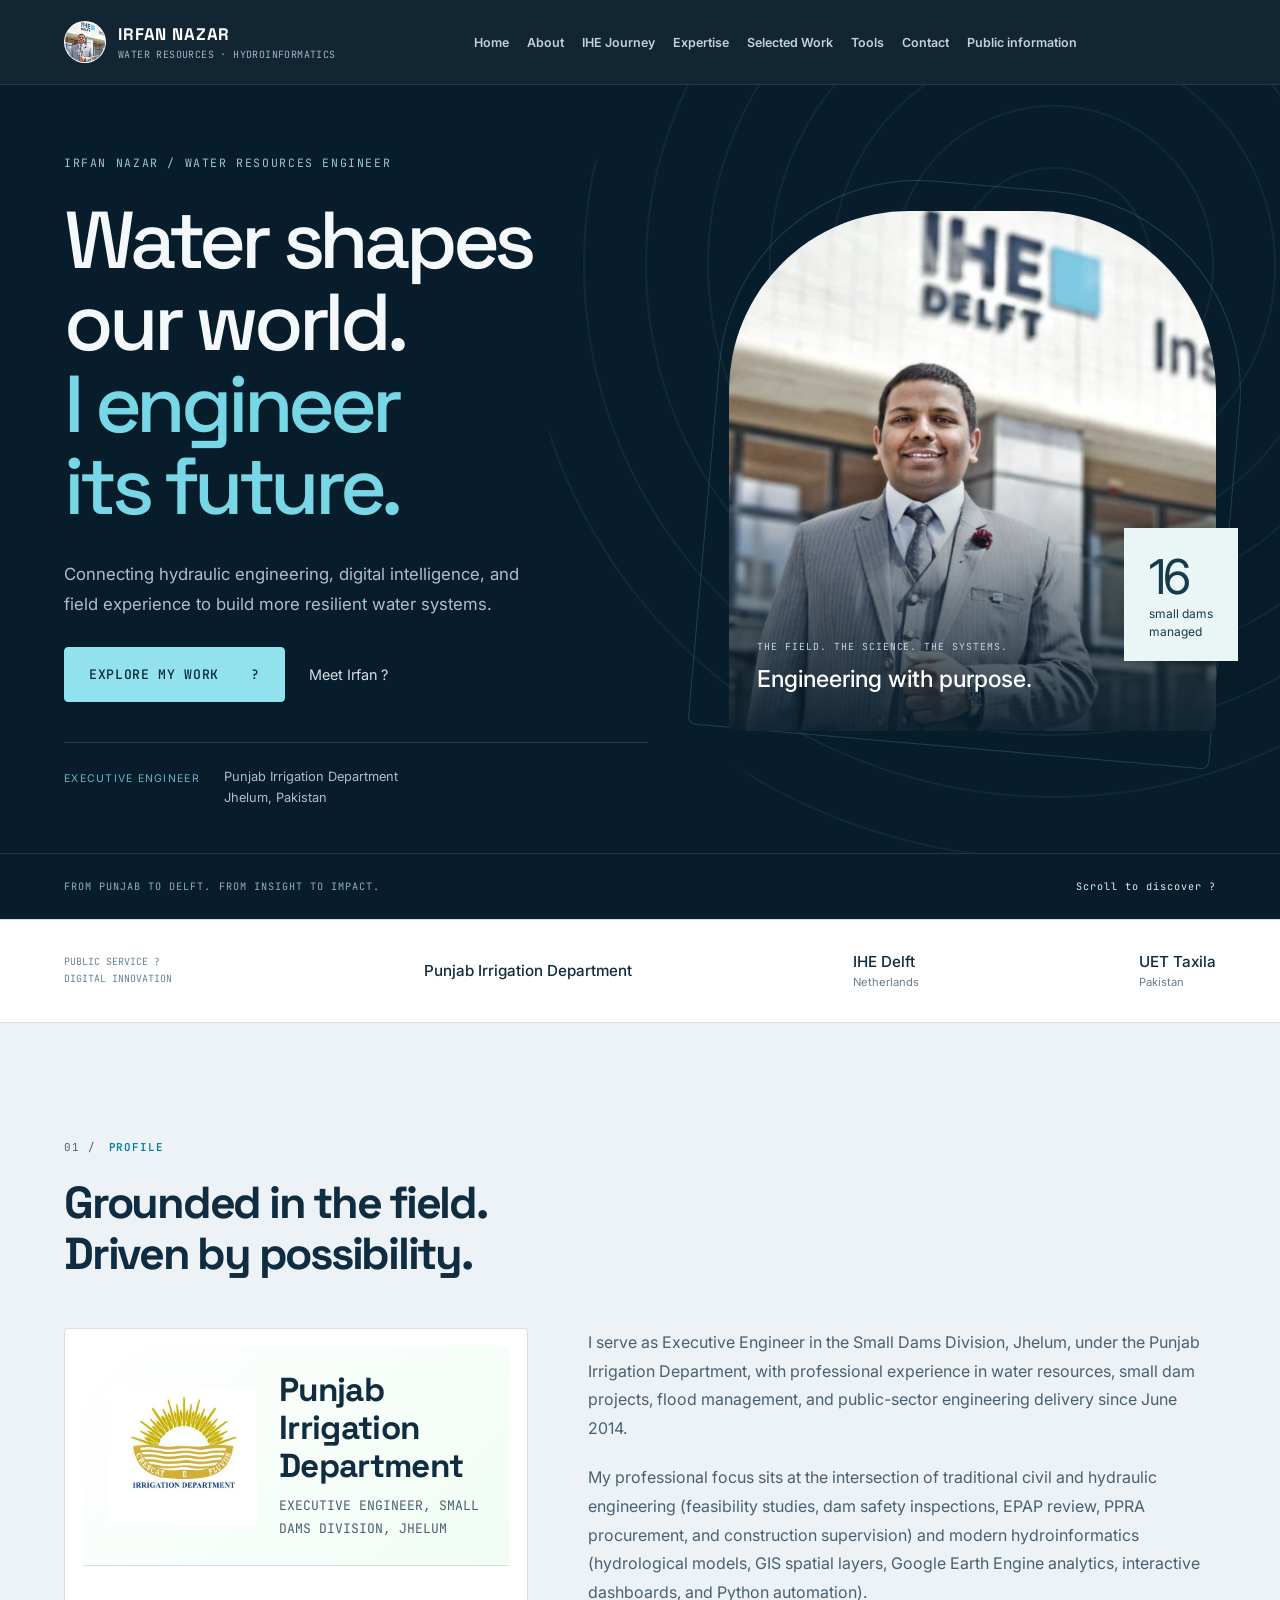
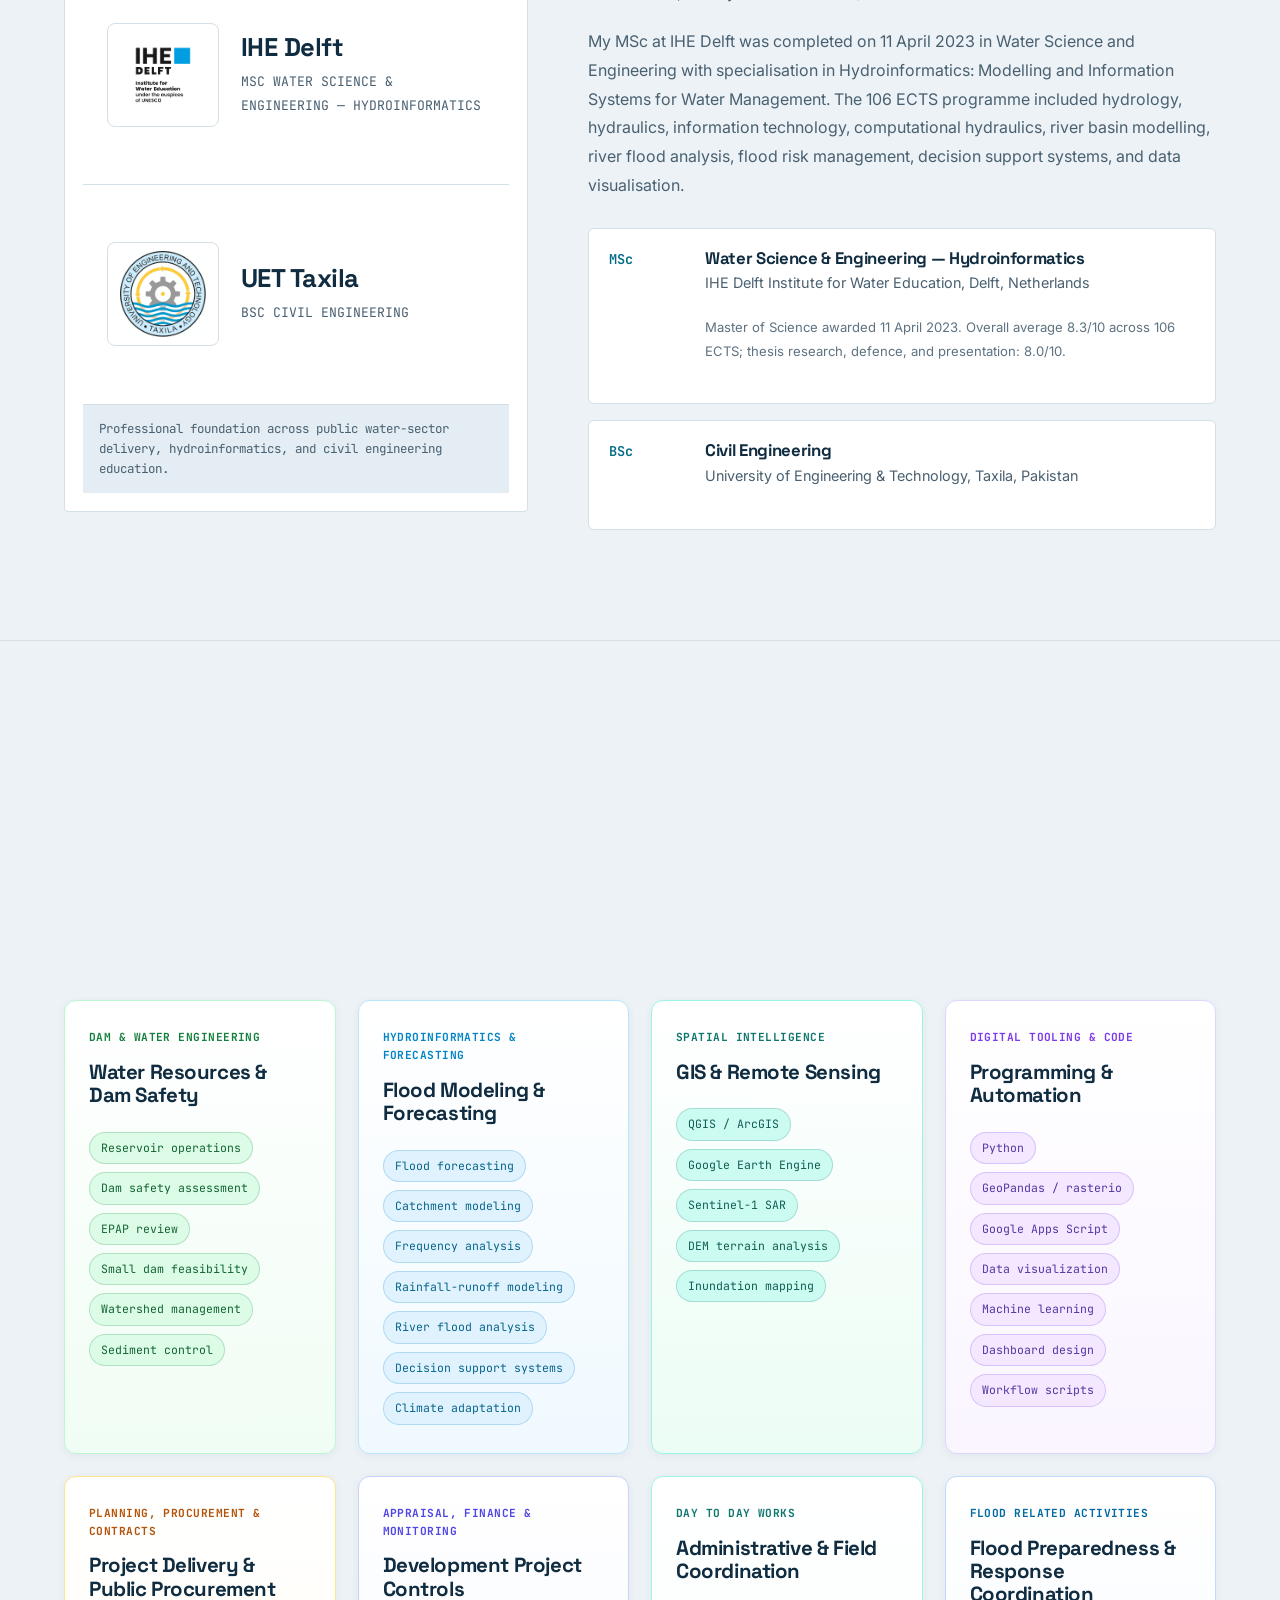
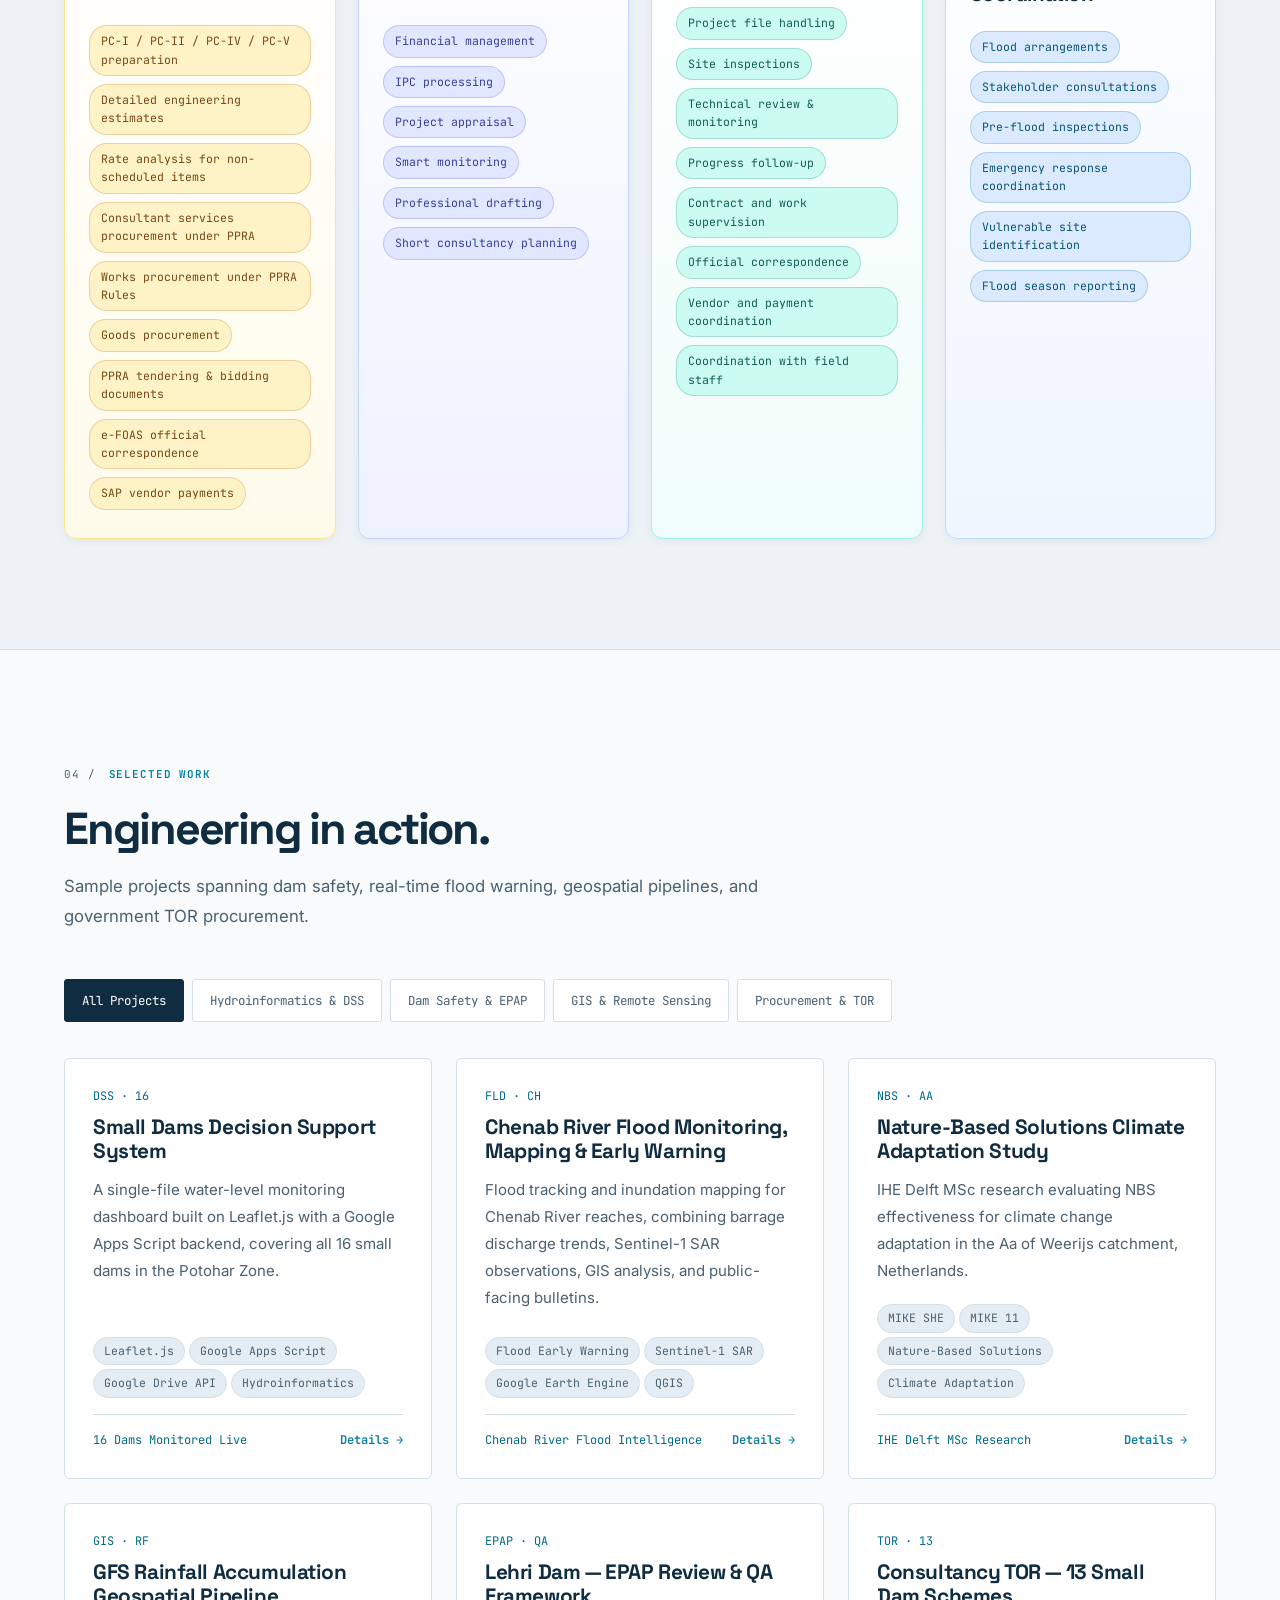
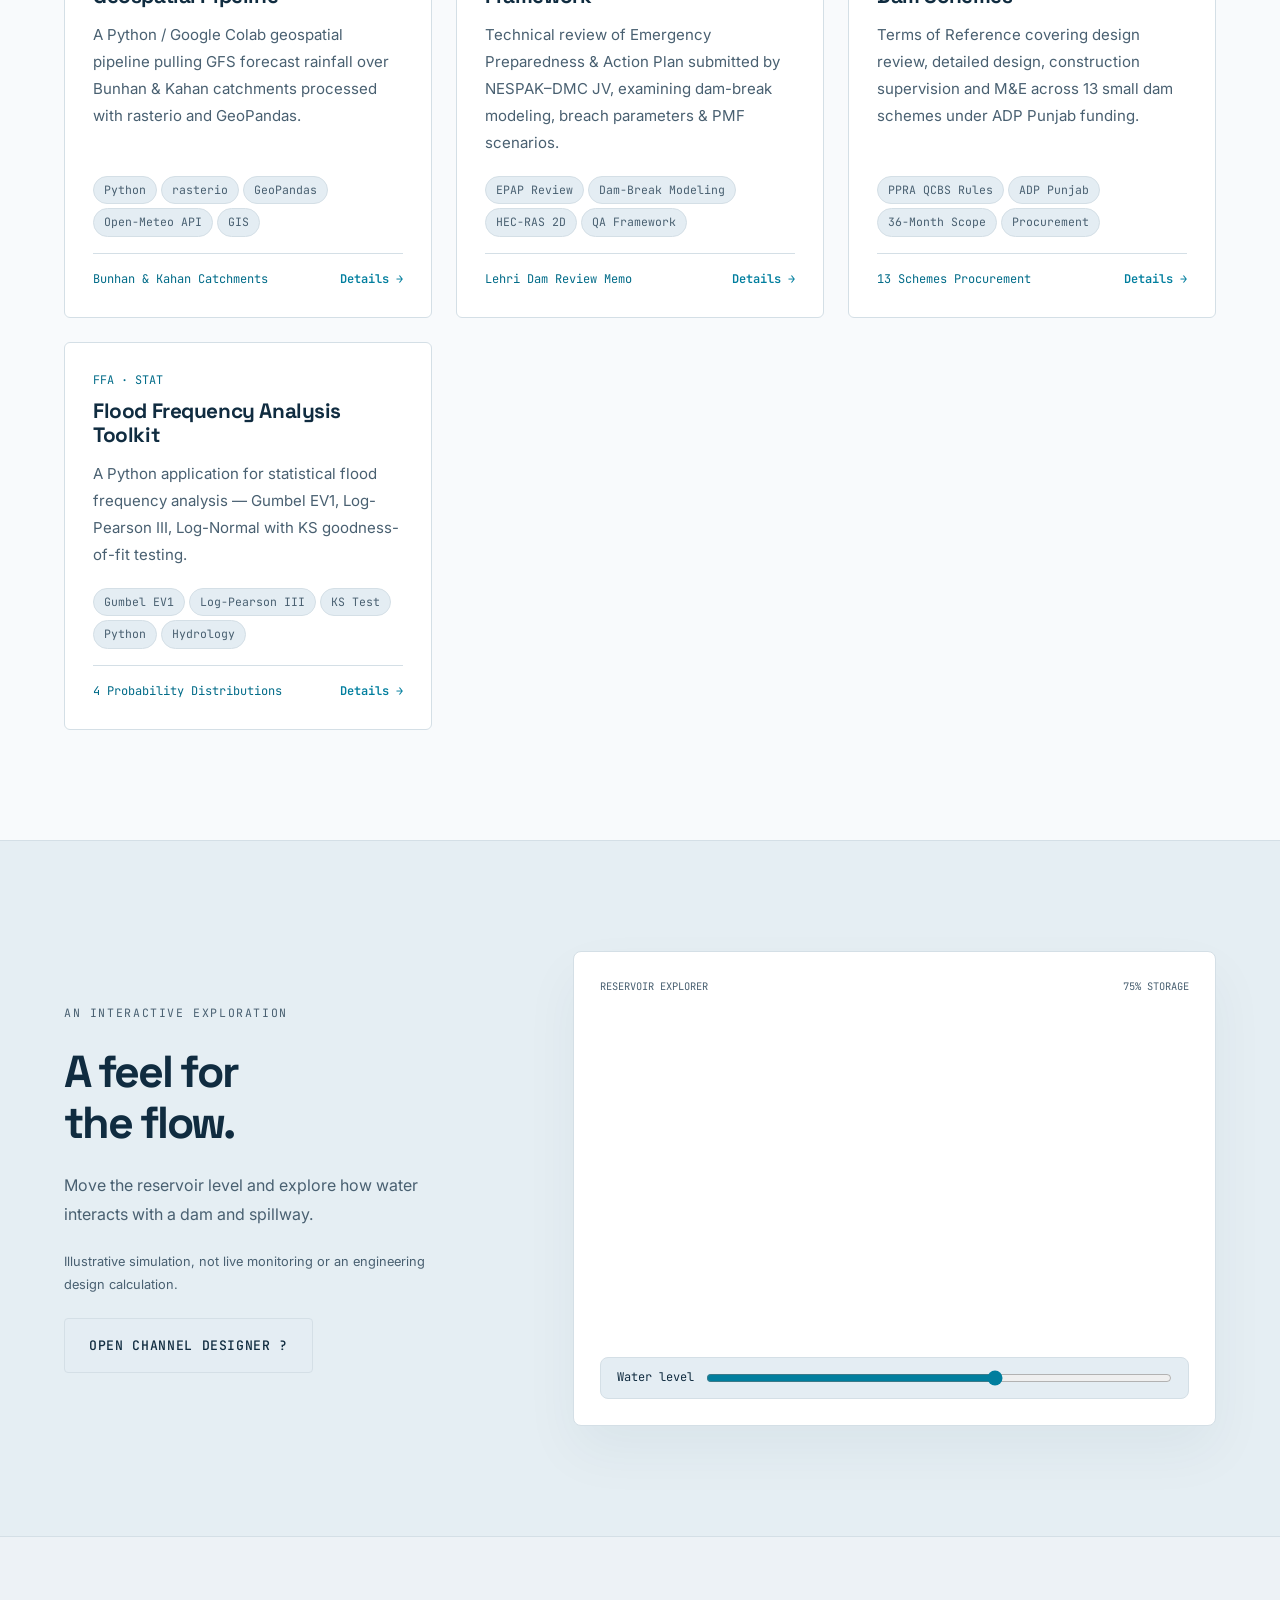
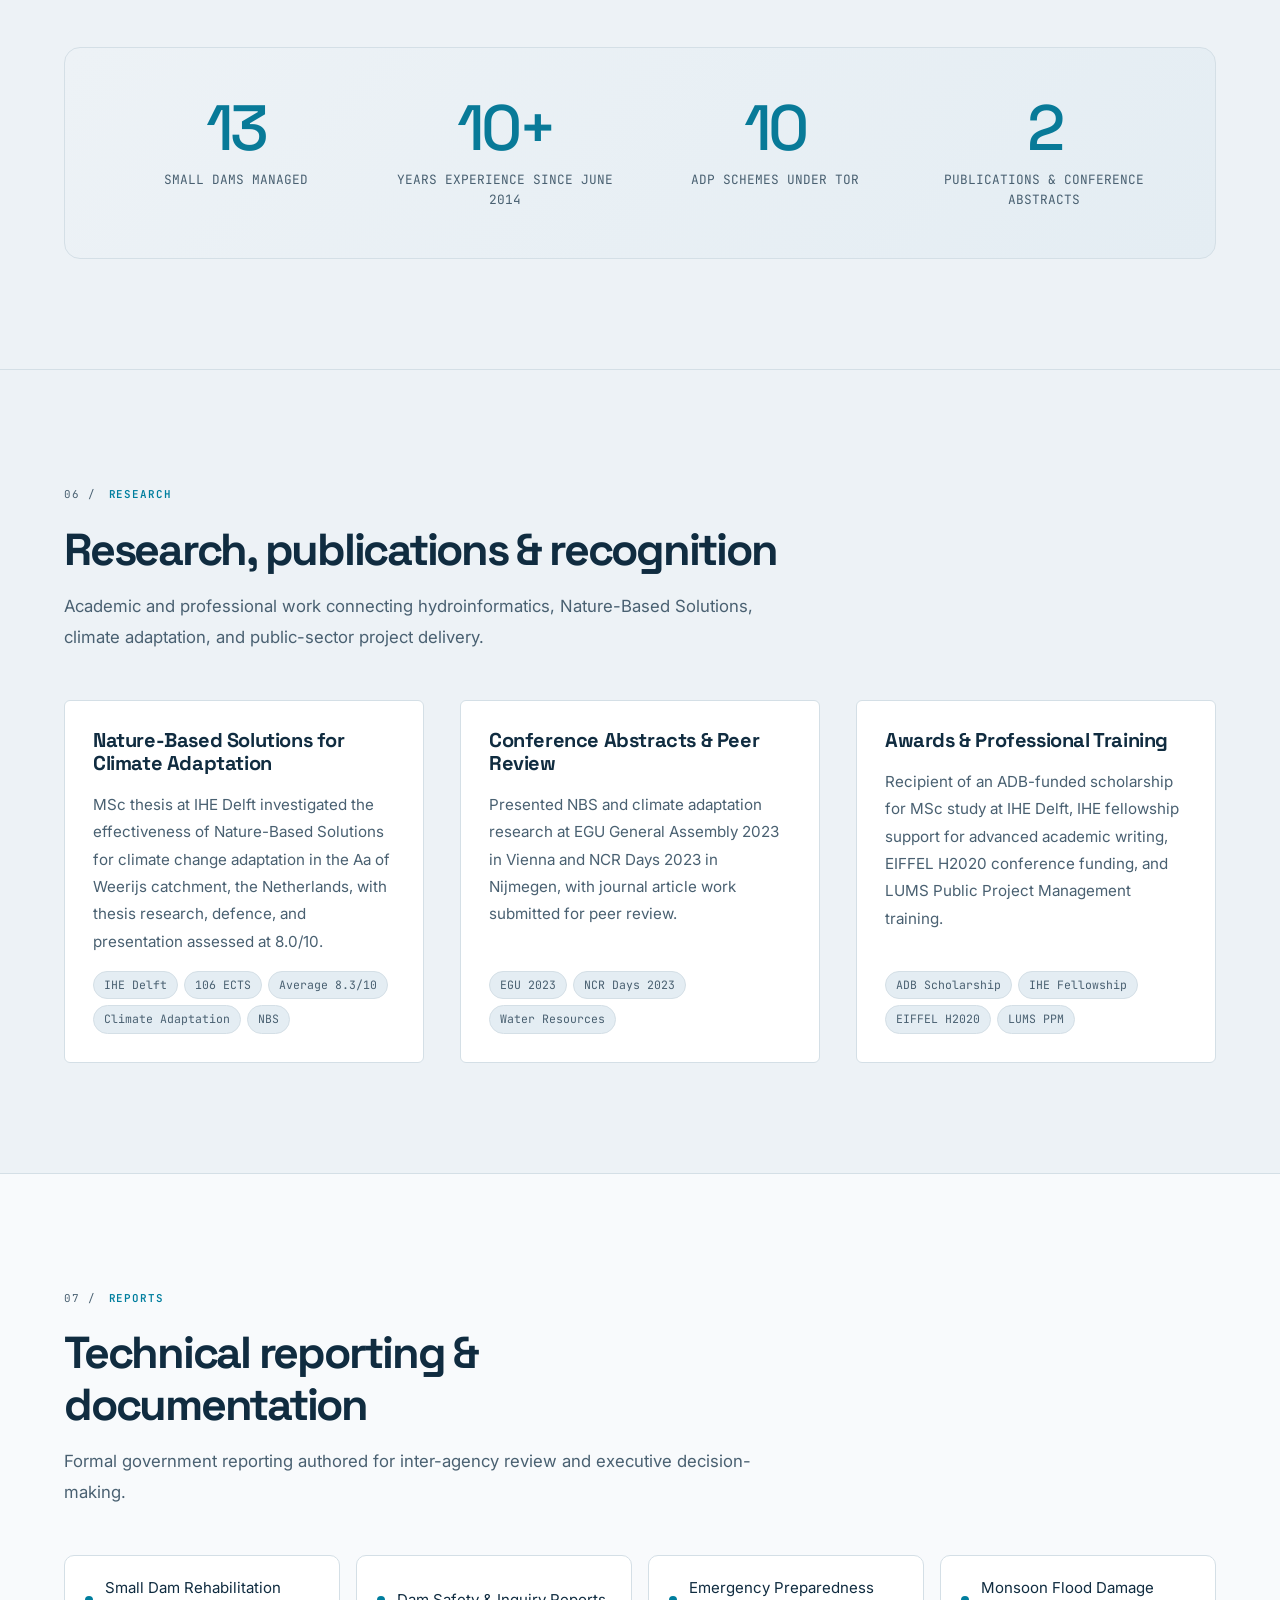
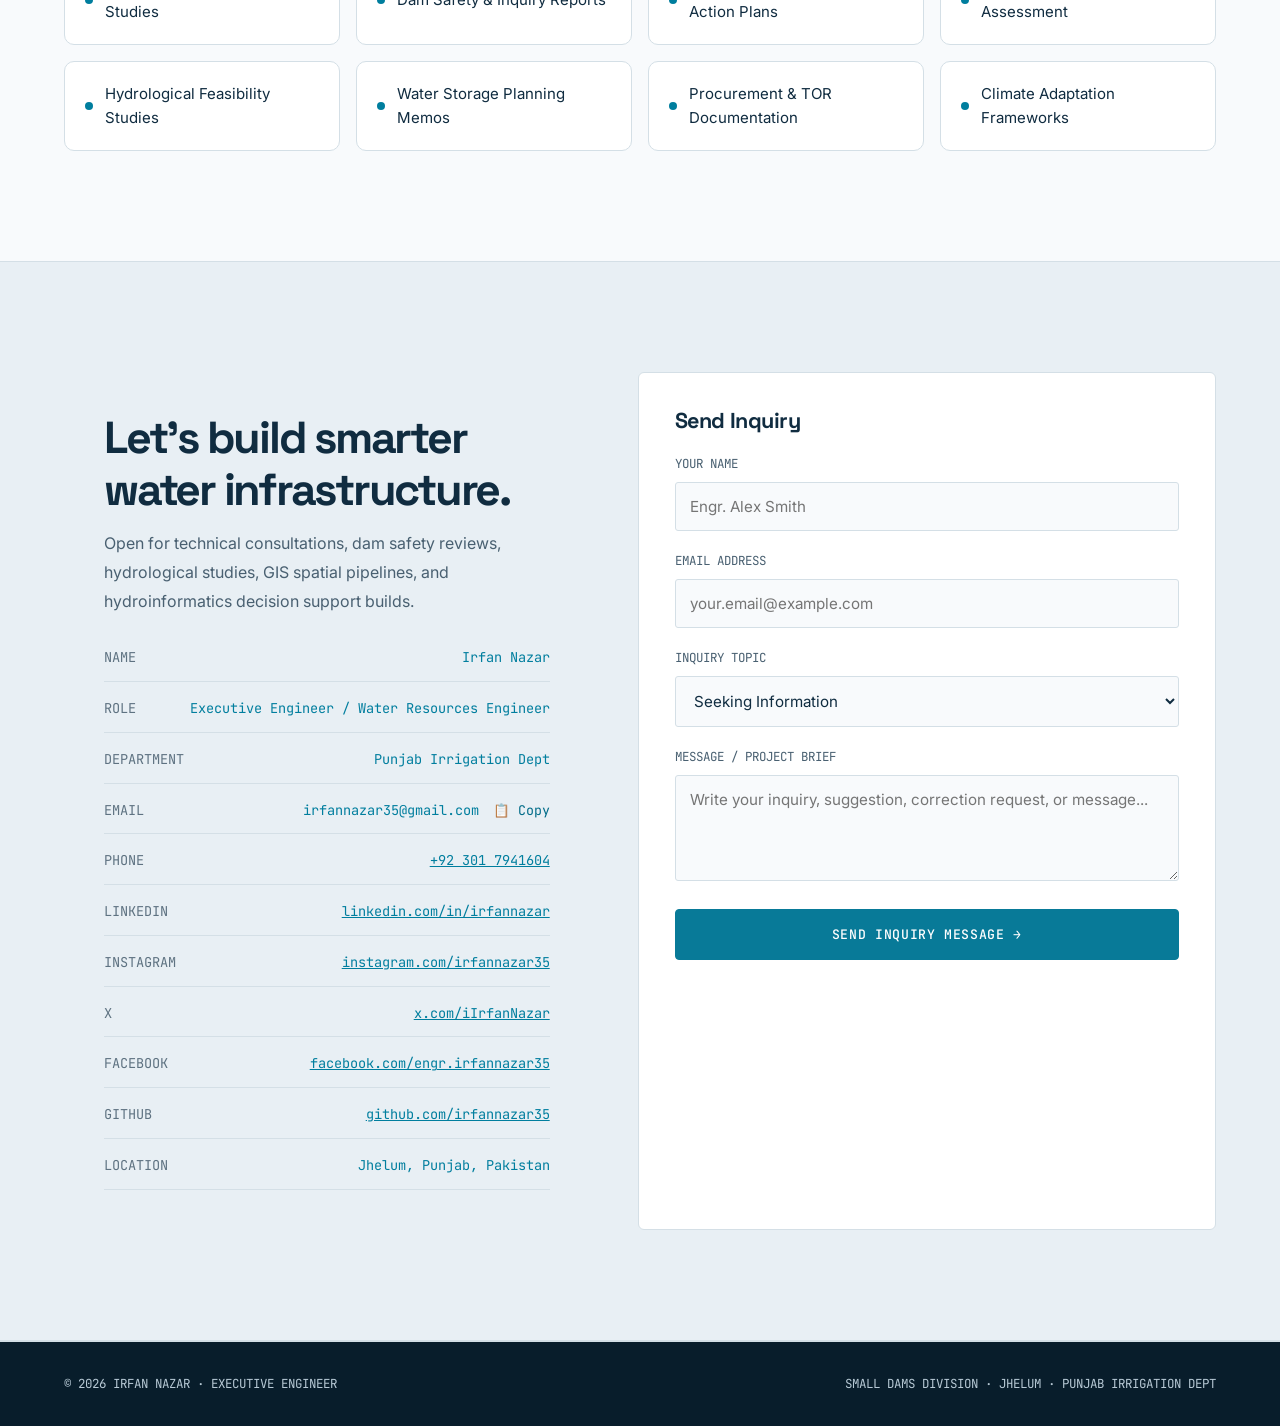
==== commit 1787beff: "Align expertise with current job duties" ====
--- a/public/index.html
+++ b/public/index.html
@@ -227,7 +227,7 @@
             <span>SHEET</span><span>03</span><span>SECTION</span><span>EXPERTISE</span>
           </div>
           <h2>A multidisciplinary perspective.</h2>
-          <p>Core engineering domains covering operations, risk modeling, spatial GIS, and automated tooling.</p>
+          <p>Current professional focus covers project preparation, engineering estimates, procurement, contract workflow, vendor payments, and day-to-day public works administration.</p>
         </div>
 
         <div class="expertise-grid">
@@ -294,16 +294,19 @@
 
           <div class="expertise-card expertise-delivery">
             <div>
-              <div class="cat-tag">Procurement, Contracts &amp; Delivery</div>
+              <div class="cat-tag">Planning, Procurement &amp; Contracts</div>
               <h4>Project Delivery &amp; Public Procurement</h4>
             </div>
             <div class="chip-list">
-              <span class="chip">Bidding documents</span>
-              <span class="chip">Consultant selection processes</span>
-              <span class="chip">E-procurement</span>
-              <span class="chip">Procurement grievance redressal</span>
-              <span class="chip">PPRA bidding processes</span>
-              <span class="chip">Contract management</span>
+              <span class="chip">PC-I / PC-II / PC-IV / PC-V preparation</span>
+              <span class="chip">Detailed engineering estimates</span>
+              <span class="chip">Rate analysis for non-scheduled items</span>
+              <span class="chip">Consultant services procurement under PPRA</span>
+              <span class="chip">Works procurement under PPRA Rules</span>
+              <span class="chip">Goods procurement</span>
+              <span class="chip">PPRA tendering &amp; bidding documents</span>
+              <span class="chip">e-FOAS official correspondence</span>
+              <span class="chip">SAP vendor payments</span>
             </div>
           </div>
 
@@ -324,16 +327,18 @@
 
           <div class="expertise-card expertise-field">
             <div>
-              <div class="cat-tag">Field Related Activities</div>
-              <h4>Site Reconnaissance &amp; Field Coordination</h4>
-            </div>
-            <div class="chip-list">
-              <span class="chip">Reconnaissance surveys</span>
+              <div class="cat-tag">Day to Day Works</div>
+              <h4>Administrative &amp; Field Coordination</h4>
+            </div>
+            <div class="chip-list">
+              <span class="chip">Project file handling</span>
               <span class="chip">Site inspections</span>
-              <span class="chip">Field verification</span>
-              <span class="chip">Stakeholder coordination</span>
-              <span class="chip">Problem identification</span>
-              <span class="chip">Field reporting</span>
+              <span class="chip">Technical review &amp; monitoring</span>
+              <span class="chip">Progress follow-up</span>
+              <span class="chip">Contract and work supervision</span>
+              <span class="chip">Official correspondence</span>
+              <span class="chip">Vendor and payment coordination</span>
+              <span class="chip">Coordination with field staff</span>
             </div>
           </div>
 
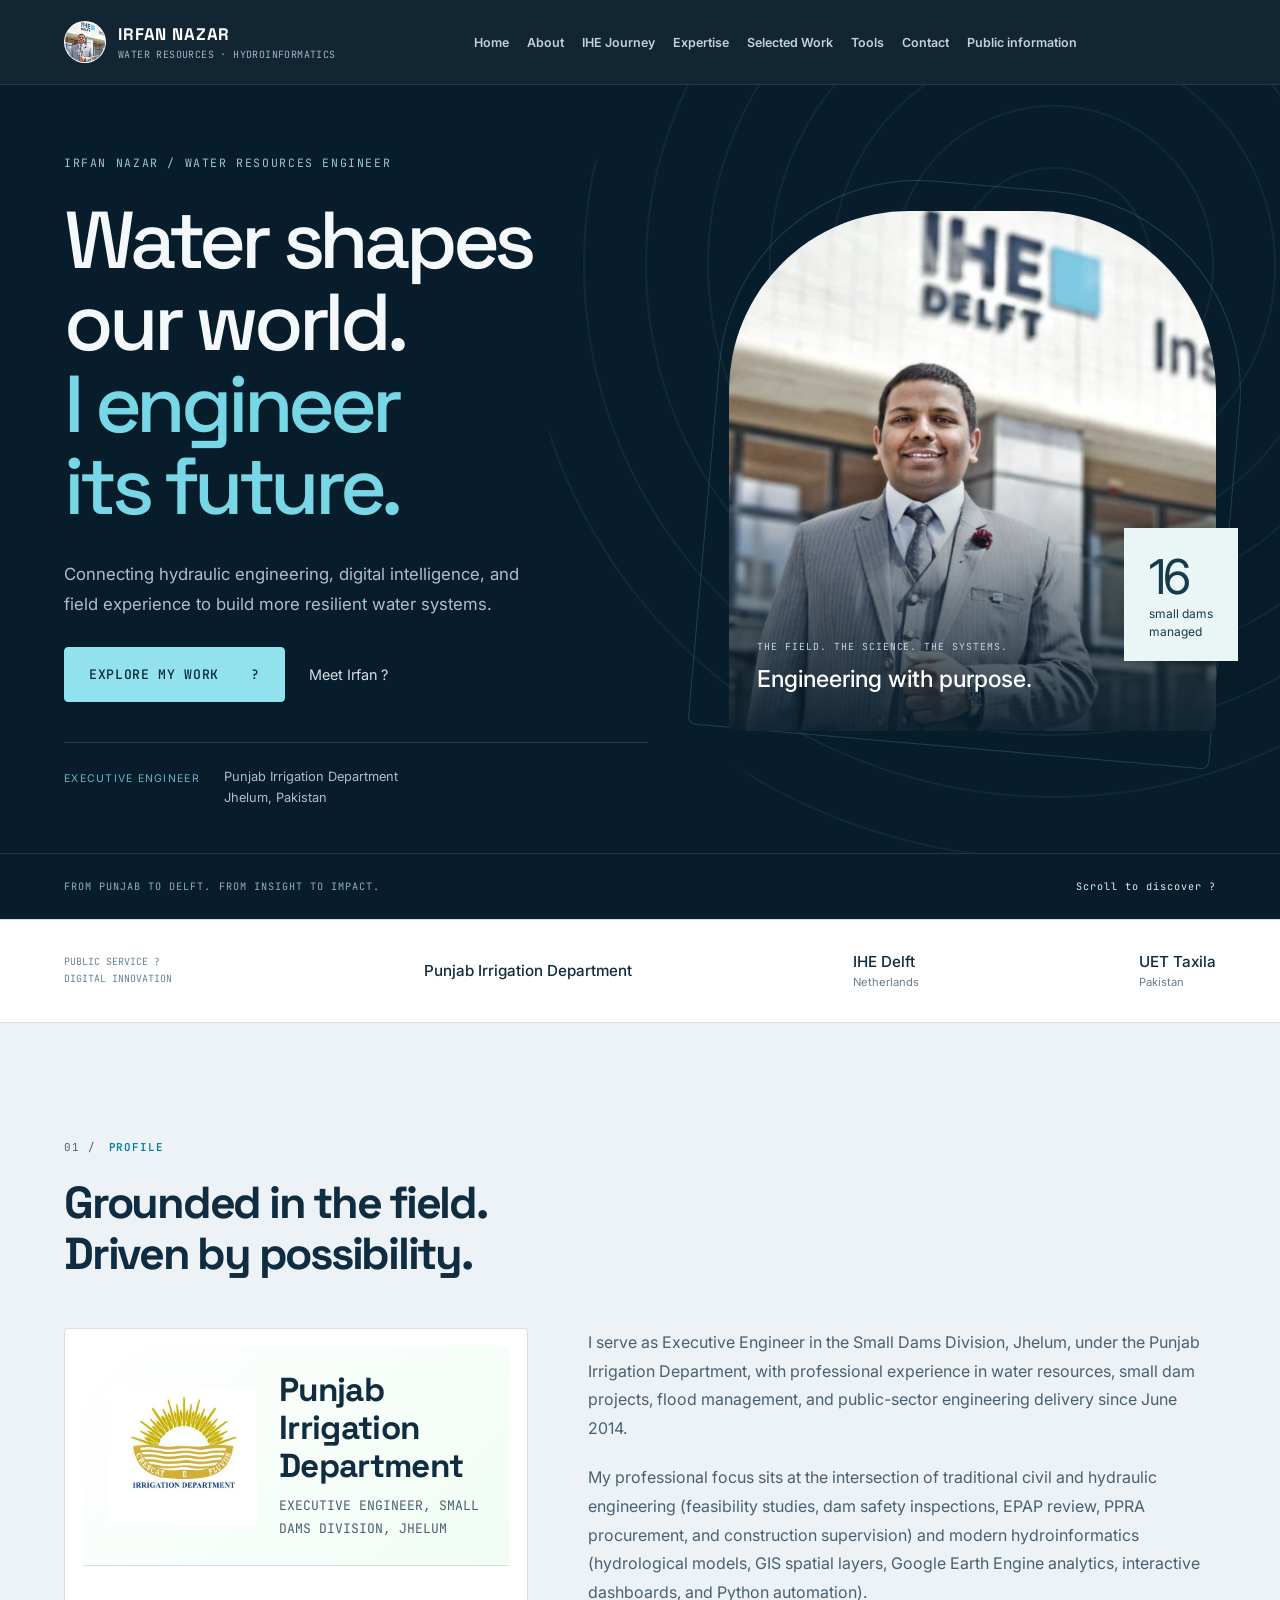
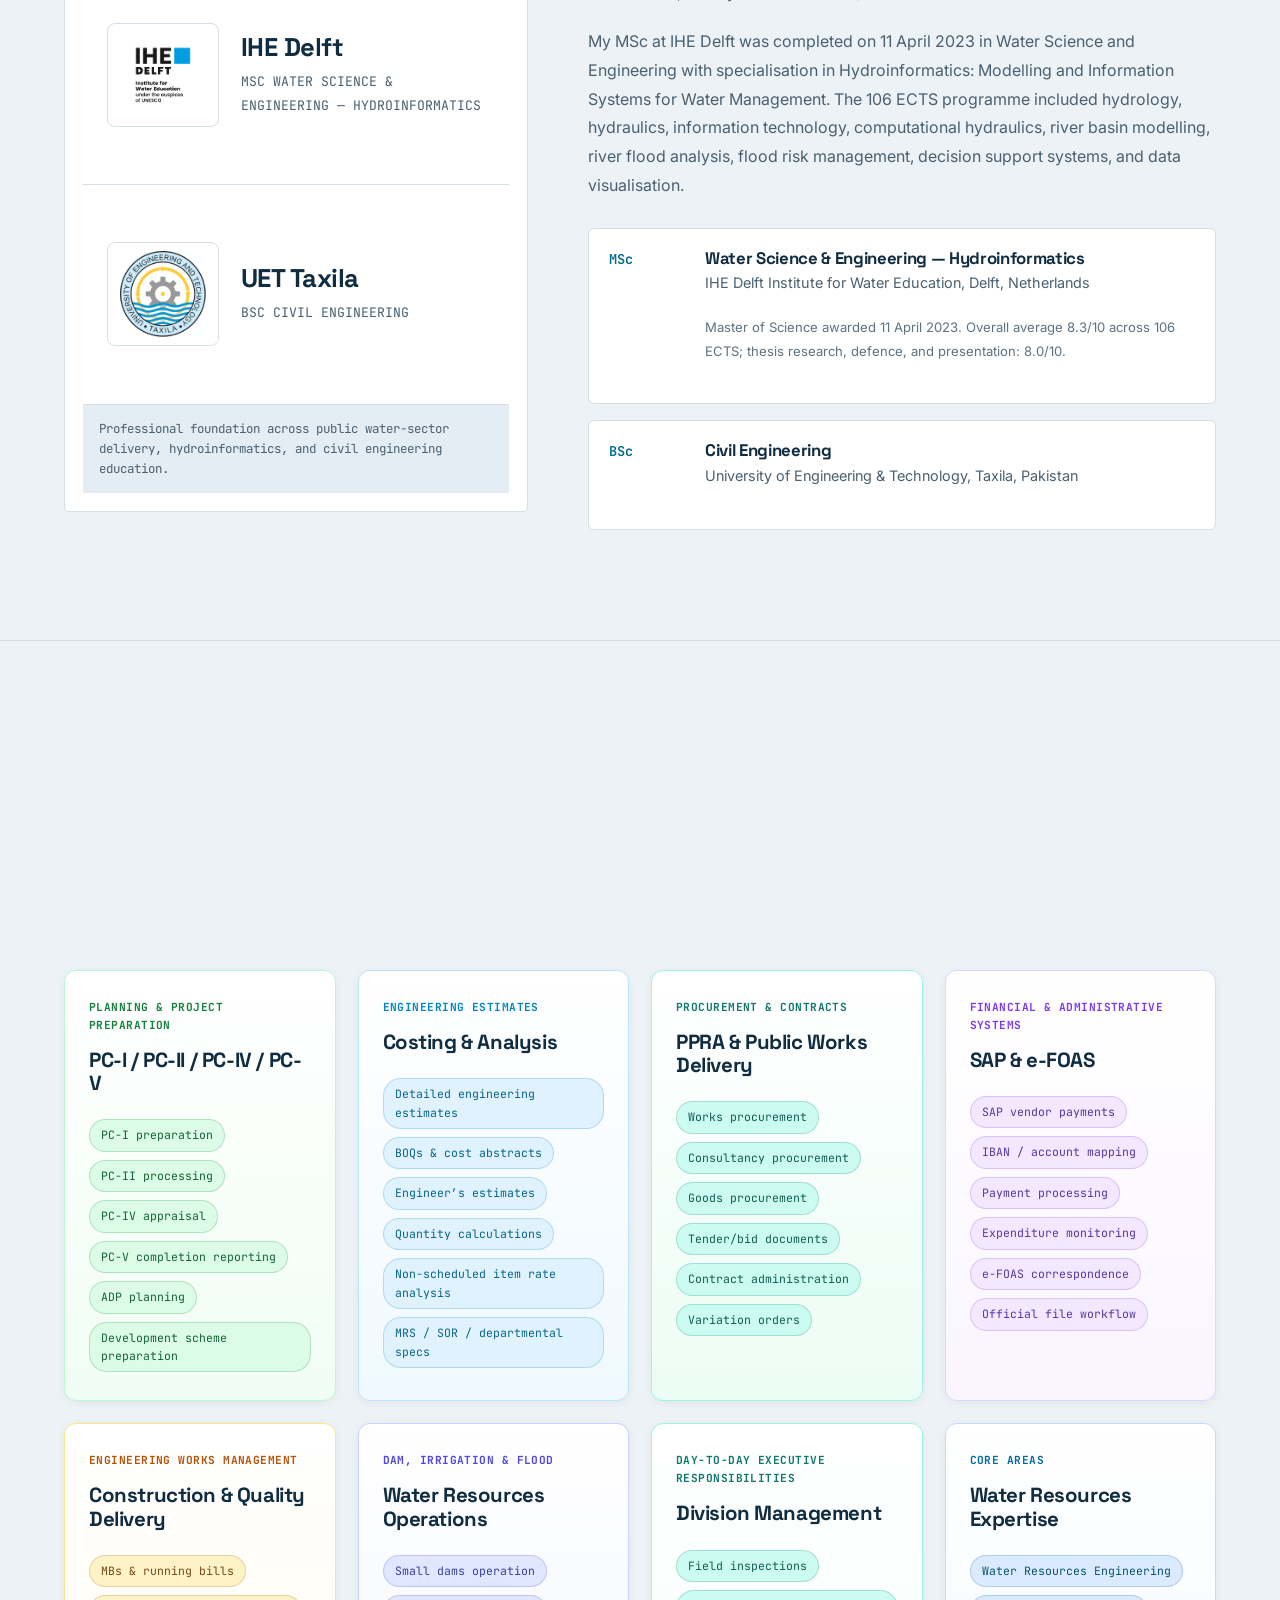
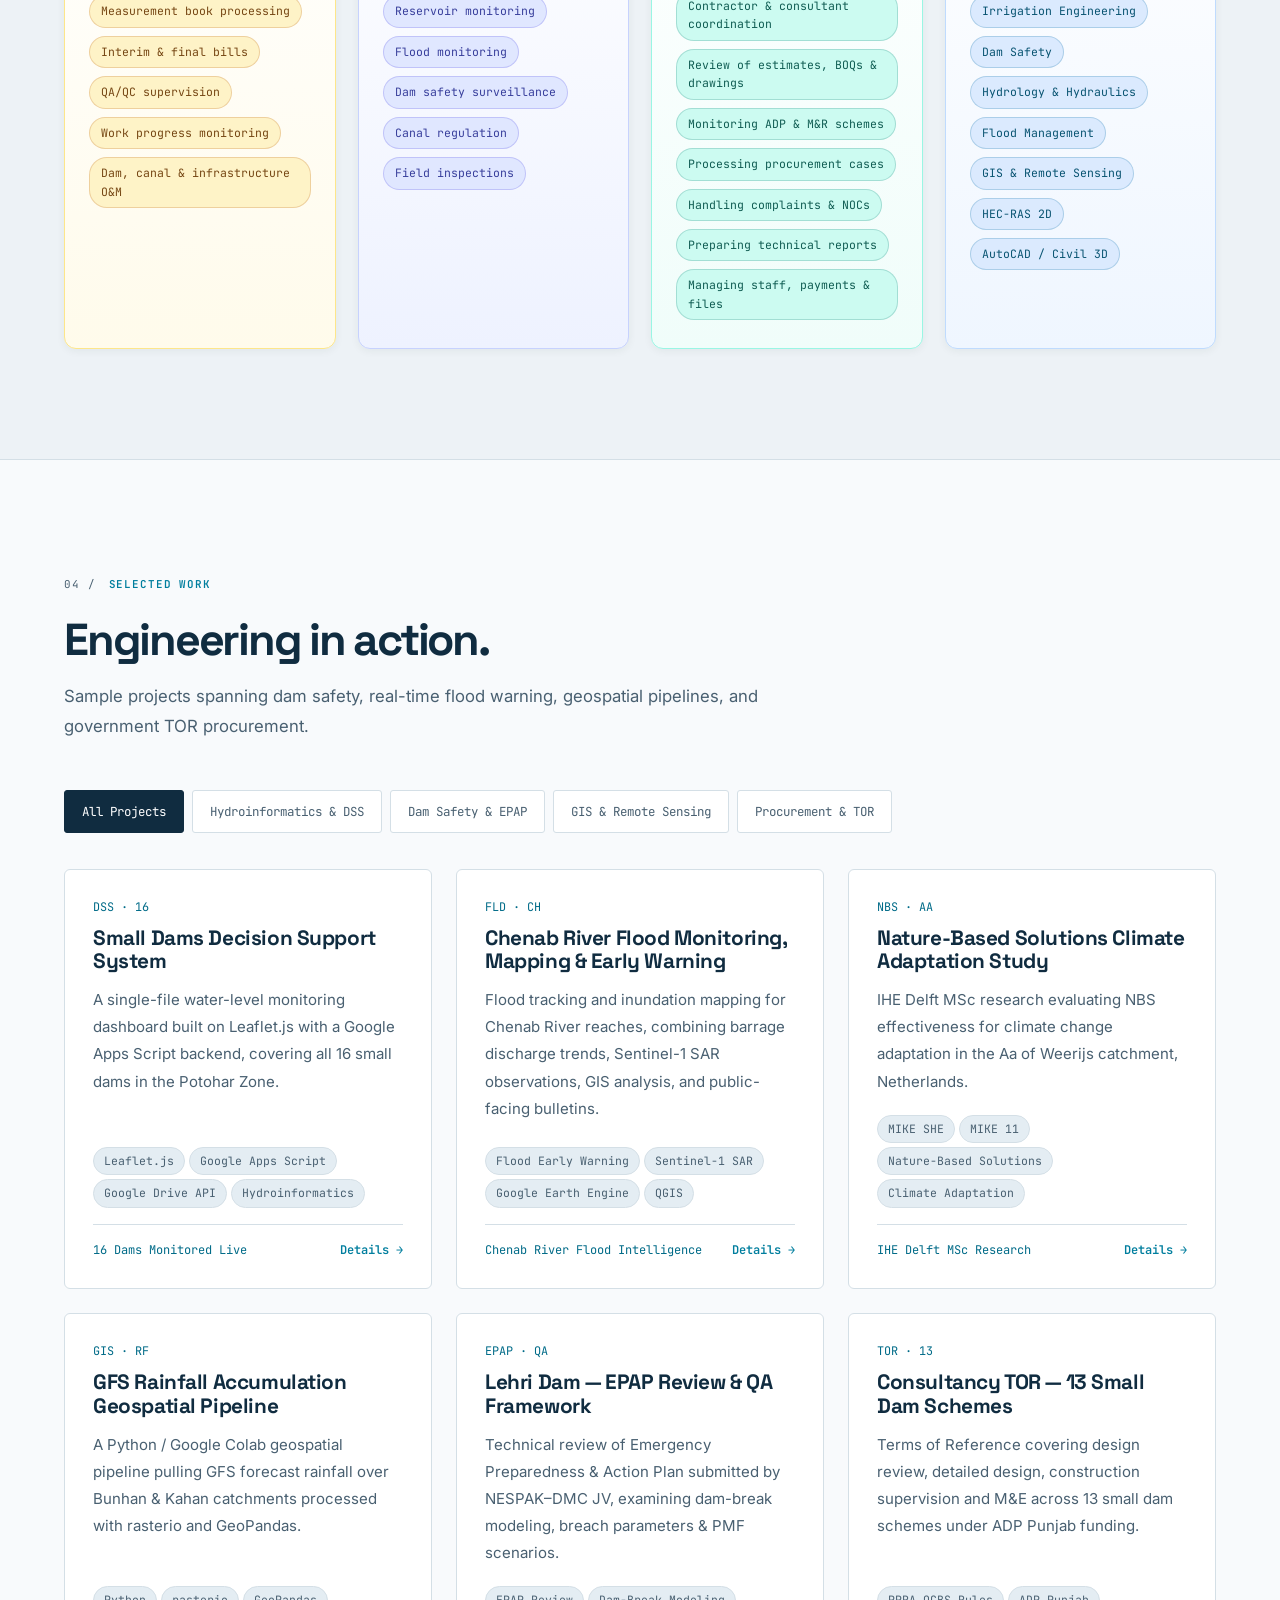
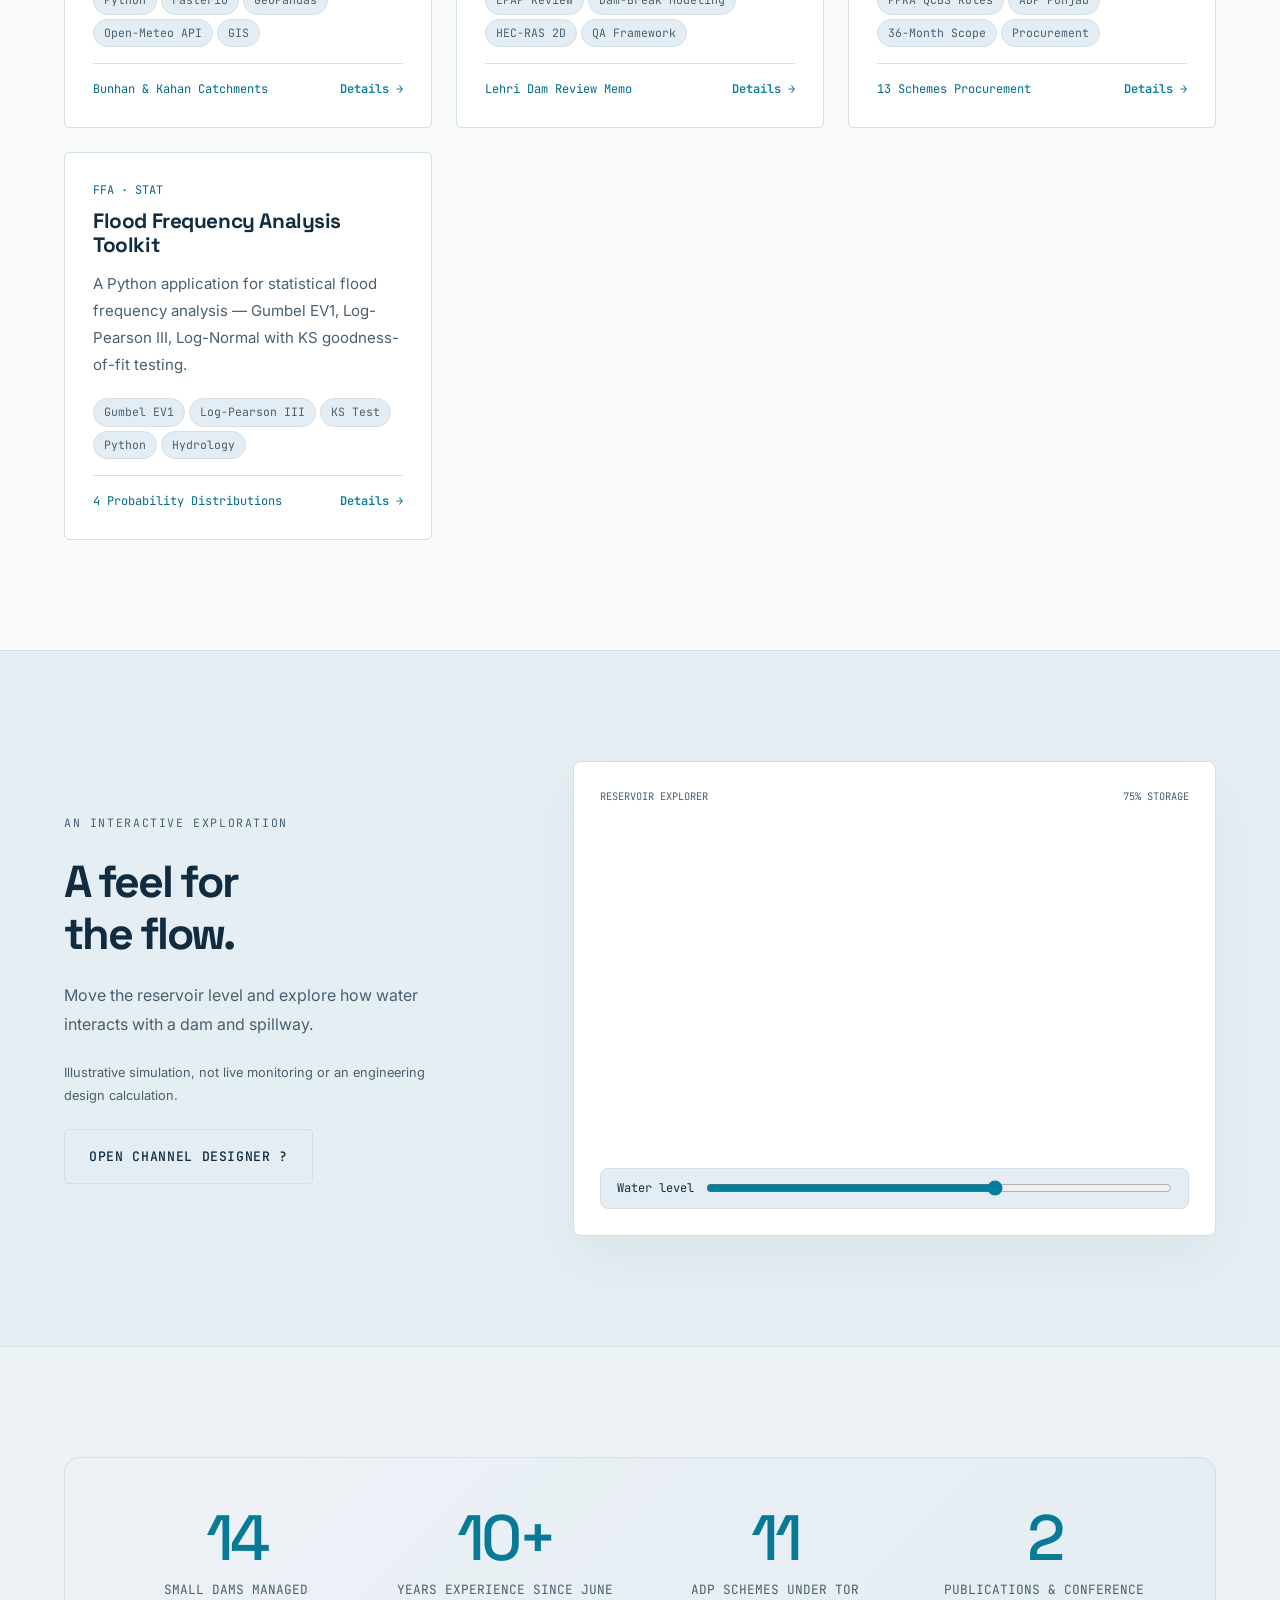
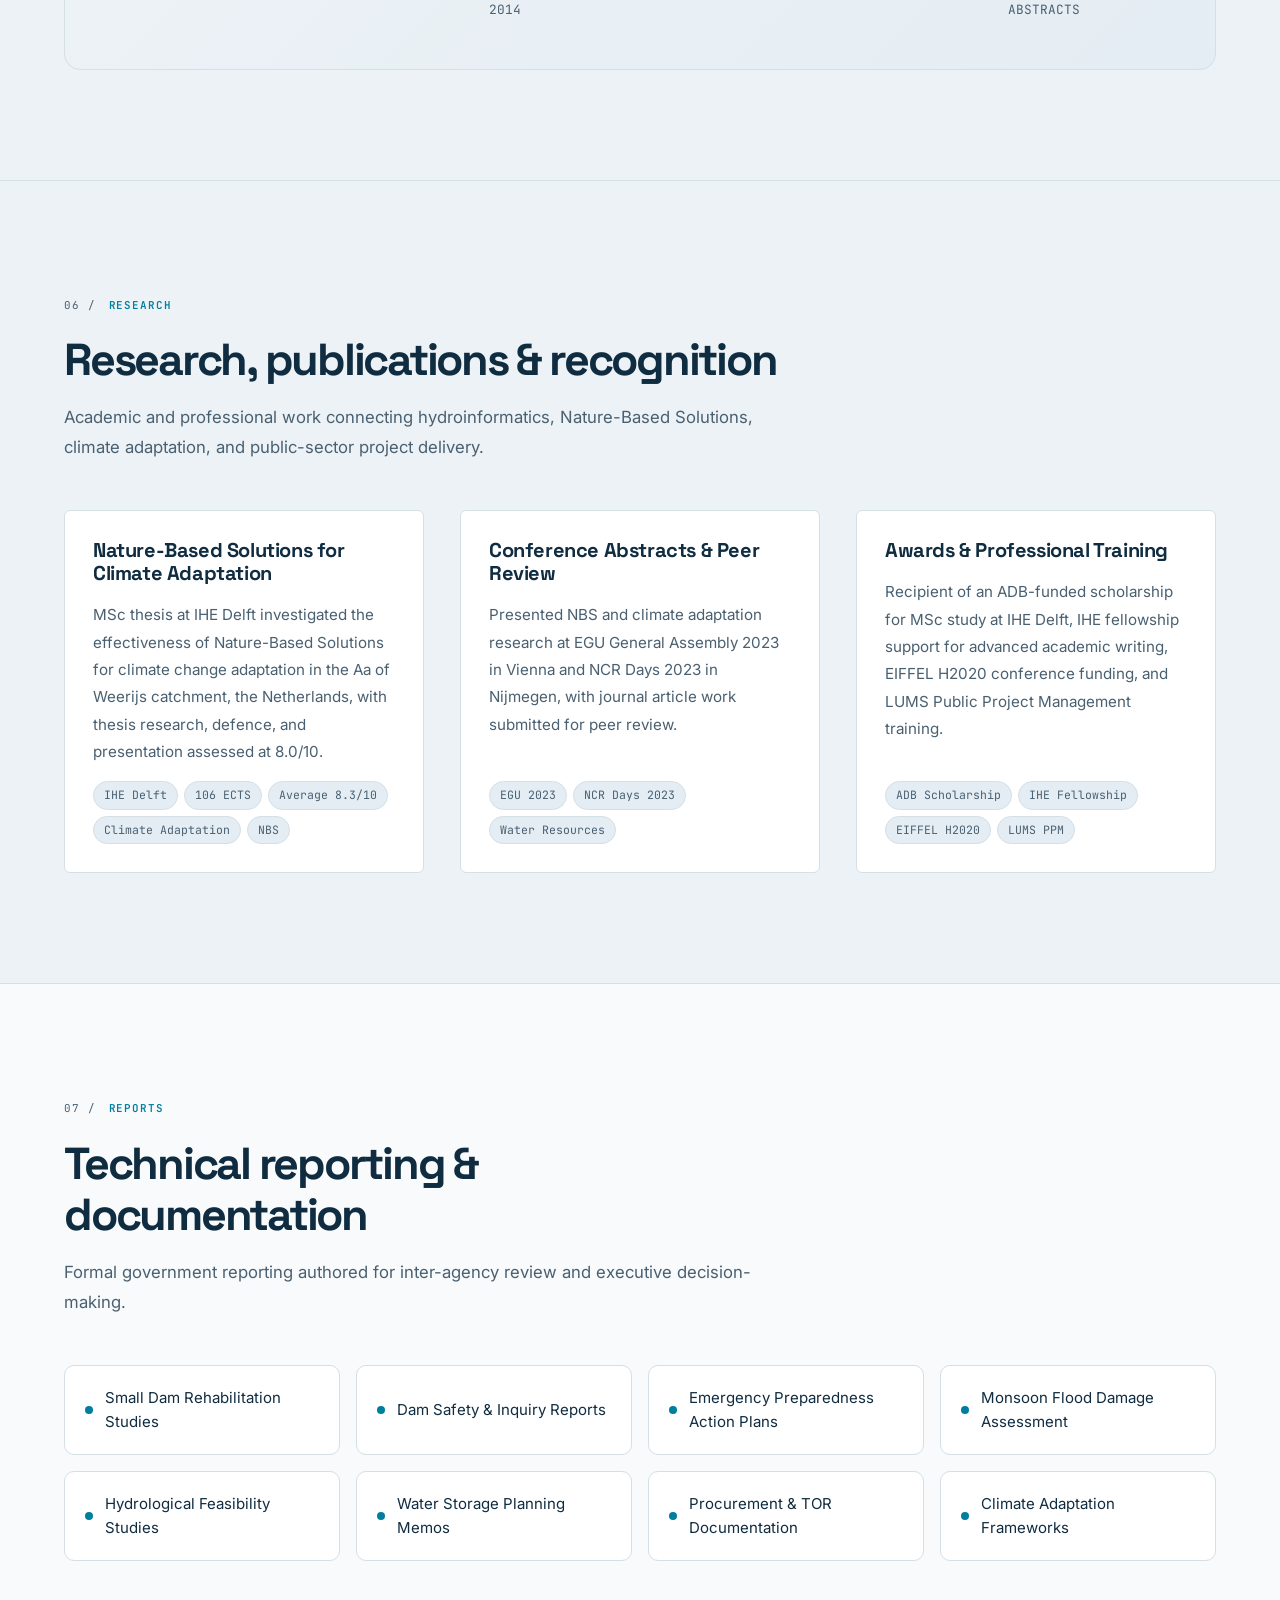
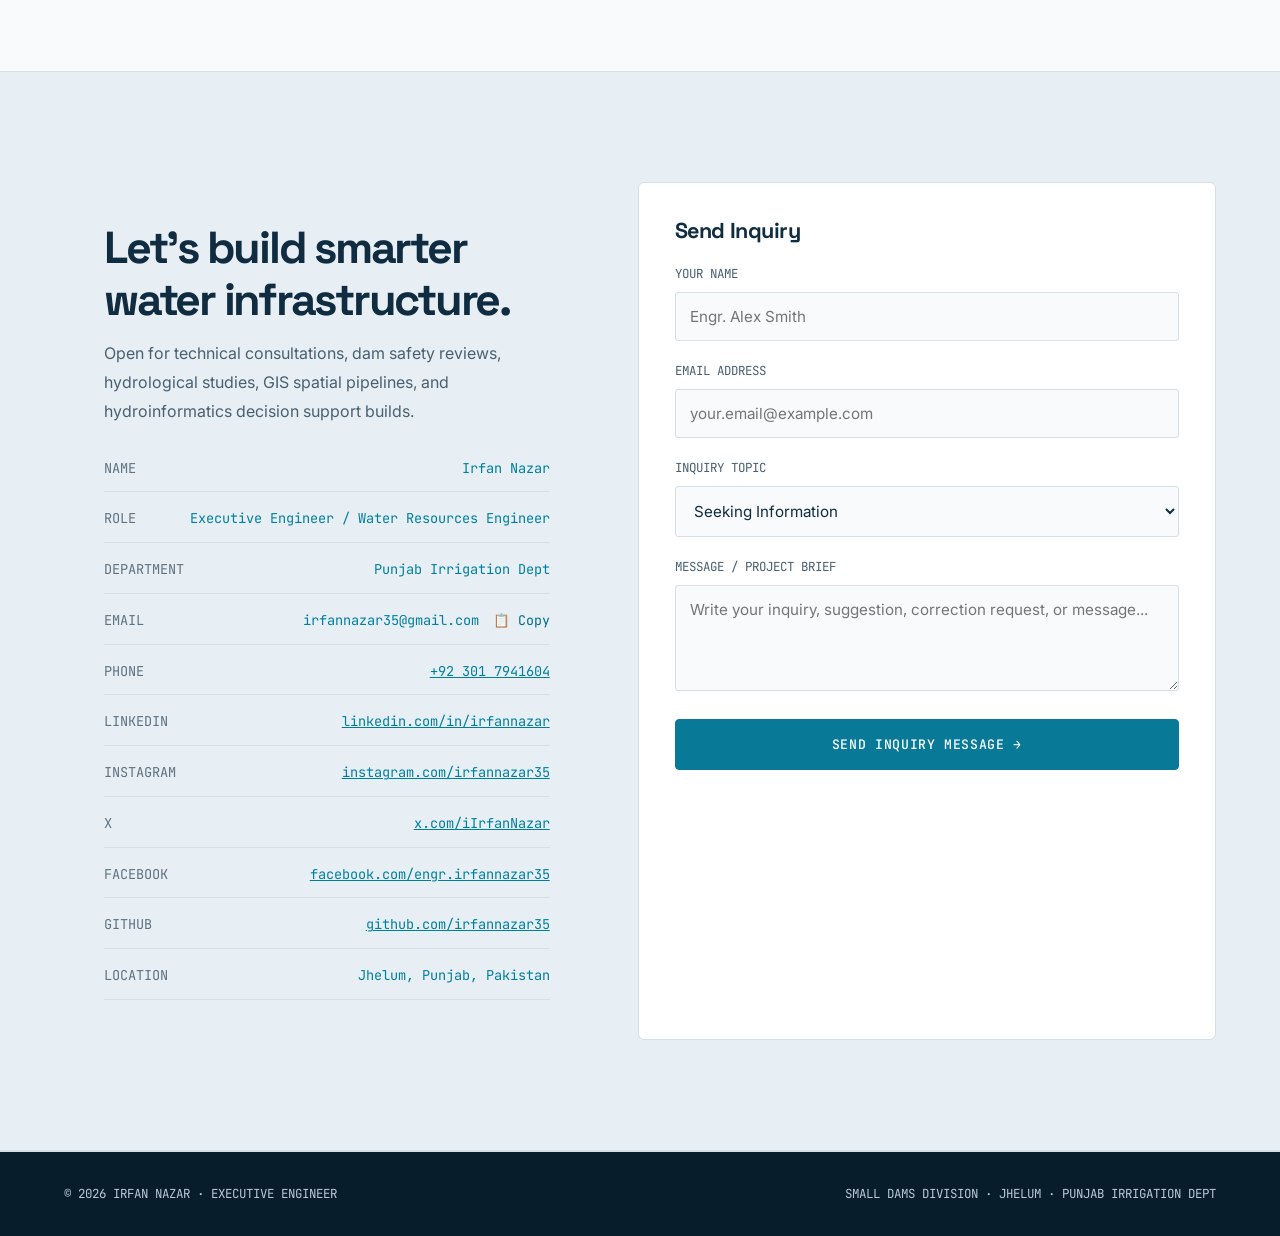
==== commit c3532bff: "Update homepage professional expertise" ====
--- a/public/index.html
+++ b/public/index.html
@@ -226,134 +226,132 @@
           <div class="tech-titleblock">
             <span>SHEET</span><span>03</span><span>SECTION</span><span>EXPERTISE</span>
           </div>
-          <h2>A multidisciplinary perspective.</h2>
-          <p>Current professional focus covers project preparation, engineering estimates, procurement, contract workflow, vendor payments, and day-to-day public works administration.</p>
+          <h2>Professional Expertise</h2>
+          <p>Public-sector engineering, planning, procurement, contract administration, water resources management, and day-to-day executive engineering delivery.</p>
         </div>
 
         <div class="expertise-grid">
           <div class="expertise-card expertise-water">
             <div>
-              <div class="cat-tag">Dam &amp; Water Engineering</div>
-              <h4>Water Resources &amp; Dam Safety</h4>
-            </div>
-            <div class="chip-list">
-              <span class="chip">Reservoir operations</span>
-              <span class="chip">Dam safety assessment</span>
-              <span class="chip">EPAP review</span>
-              <span class="chip">Small dam feasibility</span>
-              <span class="chip">Watershed management</span>
-              <span class="chip">Sediment control</span>
+              <div class="cat-tag">Planning &amp; Project Preparation</div>
+              <h4>PC-I / PC-II / PC-IV / PC-V</h4>
+            </div>
+            <div class="chip-list">
+              <span class="chip">PC-I preparation</span>
+              <span class="chip">PC-II processing</span>
+              <span class="chip">PC-IV appraisal</span>
+              <span class="chip">PC-V completion reporting</span>
+              <span class="chip">ADP planning</span>
+              <span class="chip">Development scheme preparation</span>
             </div>
           </div>
 
           <div class="expertise-card expertise-forecast">
             <div>
-              <div class="cat-tag">Hydroinformatics &amp; Forecasting</div>
-              <h4>Flood Modeling &amp; Forecasting</h4>
-            </div>
-            <div class="chip-list">
-              <span class="chip">Flood forecasting</span>
-              <span class="chip">Catchment modeling</span>
-              <span class="chip">Frequency analysis</span>
-              <span class="chip">Rainfall-runoff modeling</span>
-              <span class="chip">River flood analysis</span>
-              <span class="chip">Decision support systems</span>
-              <span class="chip">Climate adaptation</span>
+              <div class="cat-tag">Engineering Estimates</div>
+              <h4>Costing &amp; Analysis</h4>
+            </div>
+            <div class="chip-list">
+              <span class="chip">Detailed engineering estimates</span>
+              <span class="chip">BOQs &amp; cost abstracts</span>
+              <span class="chip">Engineer’s estimates</span>
+              <span class="chip">Quantity calculations</span>
+              <span class="chip">Non-scheduled item rate analysis</span>
+              <span class="chip">MRS / SOR / departmental specs</span>
             </div>
           </div>
 
           <div class="expertise-card expertise-spatial">
             <div>
-              <div class="cat-tag">Spatial Intelligence</div>
-              <h4>GIS &amp; Remote Sensing</h4>
-            </div>
-            <div class="chip-list">
-              <span class="chip">QGIS / ArcGIS</span>
-              <span class="chip">Google Earth Engine</span>
-              <span class="chip">Sentinel-1 SAR</span>
-              <span class="chip">DEM terrain analysis</span>
-              <span class="chip">Inundation mapping</span>
+              <div class="cat-tag">Procurement &amp; Contracts</div>
+              <h4>PPRA &amp; Public Works Delivery</h4>
+            </div>
+            <div class="chip-list">
+              <span class="chip">Works procurement</span>
+              <span class="chip">Consultancy procurement</span>
+              <span class="chip">Goods procurement</span>
+              <span class="chip">Tender/bid documents</span>
+              <span class="chip">Contract administration</span>
+              <span class="chip">Variation orders</span>
             </div>
           </div>
 
           <div class="expertise-card expertise-code">
             <div>
-              <div class="cat-tag">Digital Tooling &amp; Code</div>
-              <h4>Programming &amp; Automation</h4>
-            </div>
-            <div class="chip-list">
-              <span class="chip">Python</span>
-              <span class="chip">GeoPandas / rasterio</span>
-              <span class="chip">Google Apps Script</span>
-              <span class="chip">Data visualization</span>
-              <span class="chip">Machine learning</span>
-              <span class="chip">Dashboard design</span>
-              <span class="chip">Workflow scripts</span>
+              <div class="cat-tag">Financial &amp; Administrative Systems</div>
+              <h4>SAP &amp; e-FOAS</h4>
+            </div>
+            <div class="chip-list">
+              <span class="chip">SAP vendor payments</span>
+              <span class="chip">IBAN / account mapping</span>
+              <span class="chip">Payment processing</span>
+              <span class="chip">Expenditure monitoring</span>
+              <span class="chip">e-FOAS correspondence</span>
+              <span class="chip">Official file workflow</span>
             </div>
           </div>
 
           <div class="expertise-card expertise-delivery">
             <div>
-              <div class="cat-tag">Planning, Procurement &amp; Contracts</div>
-              <h4>Project Delivery &amp; Public Procurement</h4>
-            </div>
-            <div class="chip-list">
-              <span class="chip">PC-I / PC-II / PC-IV / PC-V preparation</span>
-              <span class="chip">Detailed engineering estimates</span>
-              <span class="chip">Rate analysis for non-scheduled items</span>
-              <span class="chip">Consultant services procurement under PPRA</span>
-              <span class="chip">Works procurement under PPRA Rules</span>
-              <span class="chip">Goods procurement</span>
-              <span class="chip">PPRA tendering &amp; bidding documents</span>
-              <span class="chip">e-FOAS official correspondence</span>
-              <span class="chip">SAP vendor payments</span>
+              <div class="cat-tag">Engineering Works Management</div>
+              <h4>Construction &amp; Quality Delivery</h4>
+            </div>
+            <div class="chip-list">
+              <span class="chip">MBs &amp; running bills</span>
+              <span class="chip">Measurement book processing</span>
+              <span class="chip">Interim &amp; final bills</span>
+              <span class="chip">QA/QC supervision</span>
+              <span class="chip">Work progress monitoring</span>
+              <span class="chip">Dam, canal &amp; infrastructure O&amp;M</span>
             </div>
           </div>
 
           <div class="expertise-card expertise-monitoring">
             <div>
-              <div class="cat-tag">Appraisal, Finance &amp; Monitoring</div>
-              <h4>Development Project Controls</h4>
-            </div>
-            <div class="chip-list">
-              <span class="chip">Financial management</span>
-              <span class="chip">IPC processing</span>
-              <span class="chip">Project appraisal</span>
-              <span class="chip">Smart monitoring</span>
-              <span class="chip">Professional drafting</span>
-              <span class="chip">Short consultancy planning</span>
+              <div class="cat-tag">Dam, Irrigation &amp; Flood</div>
+              <h4>Water Resources Operations</h4>
+            </div>
+            <div class="chip-list">
+              <span class="chip">Small dams operation</span>
+              <span class="chip">Reservoir monitoring</span>
+              <span class="chip">Flood monitoring</span>
+              <span class="chip">Dam safety surveillance</span>
+              <span class="chip">Canal regulation</span>
+              <span class="chip">Field inspections</span>
             </div>
           </div>
 
           <div class="expertise-card expertise-field">
             <div>
-              <div class="cat-tag">Day to Day Works</div>
-              <h4>Administrative &amp; Field Coordination</h4>
-            </div>
-            <div class="chip-list">
-              <span class="chip">Project file handling</span>
-              <span class="chip">Site inspections</span>
-              <span class="chip">Technical review &amp; monitoring</span>
-              <span class="chip">Progress follow-up</span>
-              <span class="chip">Contract and work supervision</span>
-              <span class="chip">Official correspondence</span>
-              <span class="chip">Vendor and payment coordination</span>
-              <span class="chip">Coordination with field staff</span>
+              <div class="cat-tag">Day-to-Day Executive Responsibilities</div>
+              <h4>Division Management</h4>
+            </div>
+            <div class="chip-list">
+              <span class="chip">Field inspections</span>
+              <span class="chip">Contractor &amp; consultant coordination</span>
+              <span class="chip">Review of estimates, BOQs &amp; drawings</span>
+              <span class="chip">Monitoring ADP &amp; M&amp;R schemes</span>
+              <span class="chip">Processing procurement cases</span>
+              <span class="chip">Handling complaints &amp; NOCs</span>
+              <span class="chip">Preparing technical reports</span>
+              <span class="chip">Managing staff, payments &amp; files</span>
             </div>
           </div>
 
           <div class="expertise-card expertise-flood">
             <div>
-              <div class="cat-tag">Flood Related Activities</div>
-              <h4>Flood Preparedness &amp; Response Coordination</h4>
-            </div>
-            <div class="chip-list">
-              <span class="chip">Flood arrangements</span>
-              <span class="chip">Stakeholder consultations</span>
-              <span class="chip">Pre-flood inspections</span>
-              <span class="chip">Emergency response coordination</span>
-              <span class="chip">Vulnerable site identification</span>
-              <span class="chip">Flood season reporting</span>
+              <div class="cat-tag">Core Areas</div>
+              <h4>Water Resources Expertise</h4>
+            </div>
+            <div class="chip-list">
+              <span class="chip">Water Resources Engineering</span>
+              <span class="chip">Irrigation Engineering</span>
+              <span class="chip">Dam Safety</span>
+              <span class="chip">Hydrology &amp; Hydraulics</span>
+              <span class="chip">Flood Management</span>
+              <span class="chip">GIS &amp; Remote Sensing</span>
+              <span class="chip">HEC-RAS 2D</span>
+              <span class="chip">AutoCAD / Civil 3D</span>
             </div>
           </div>
         </div>
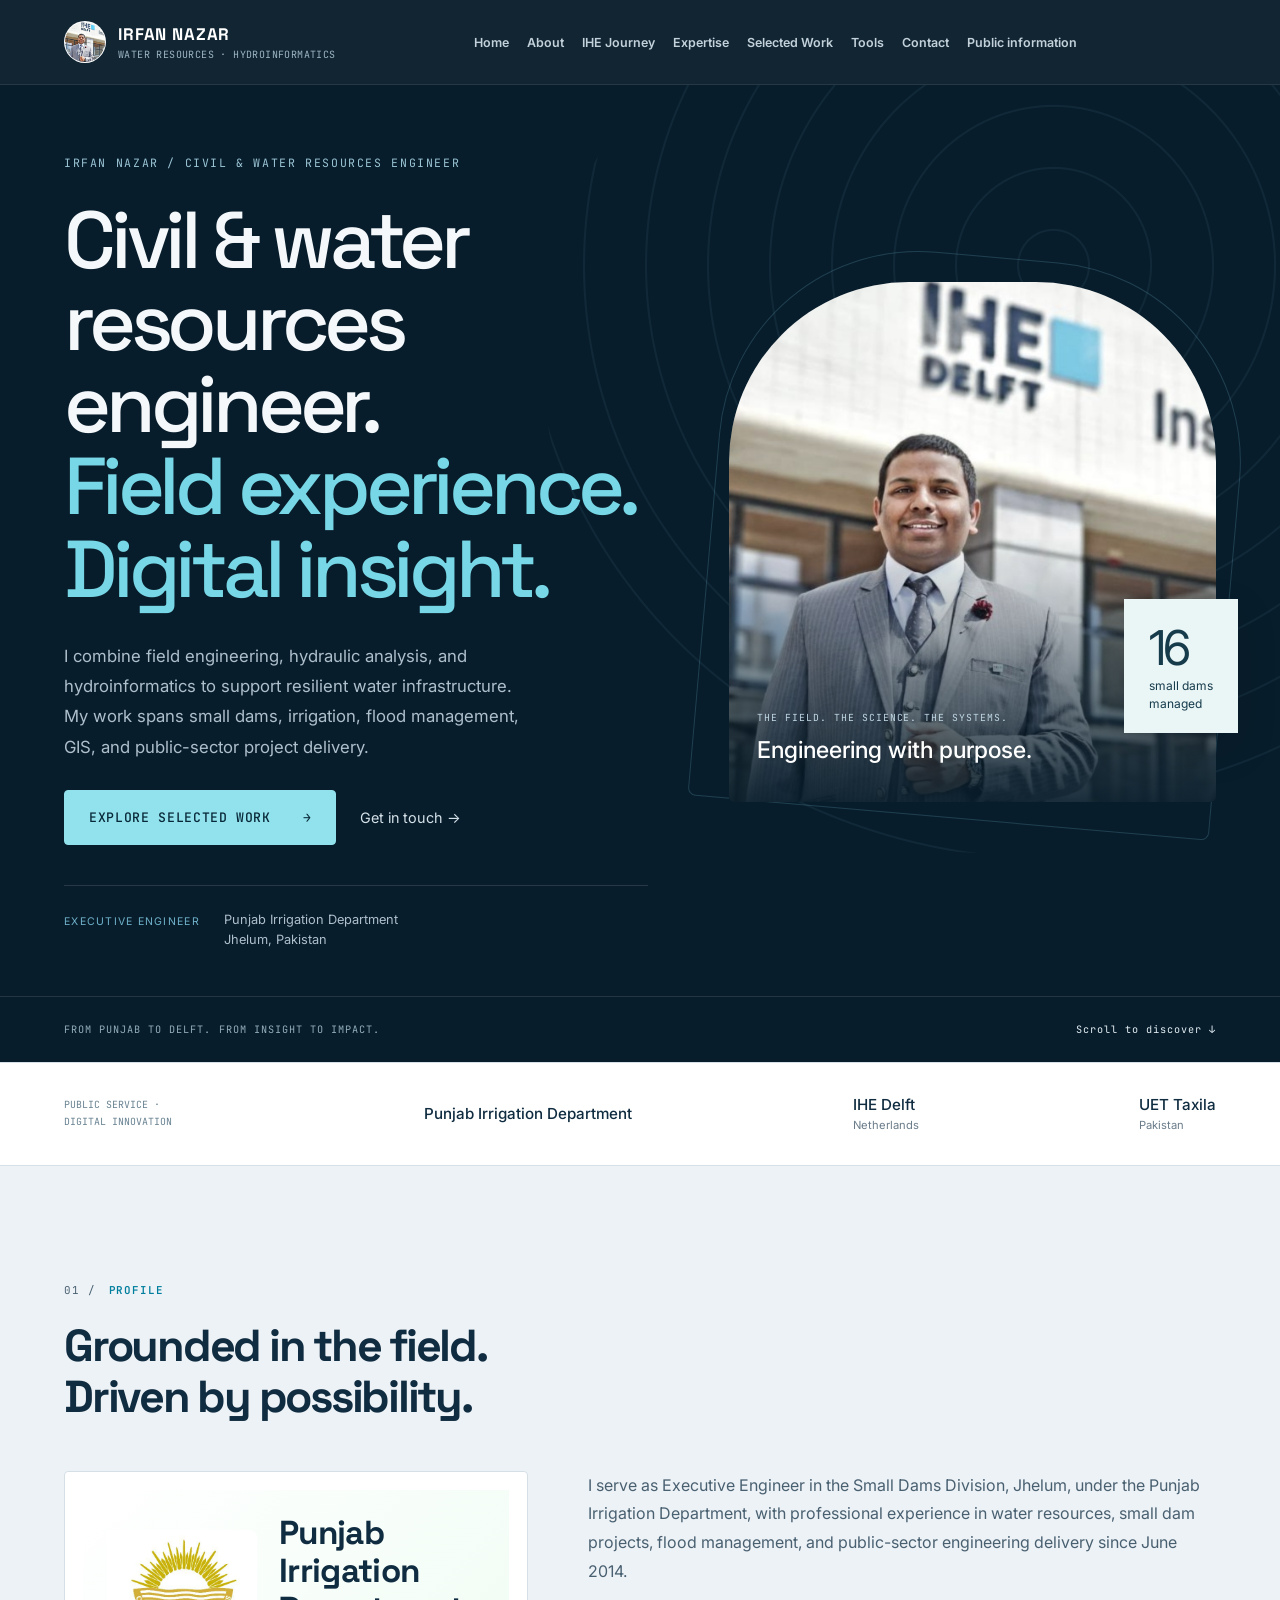
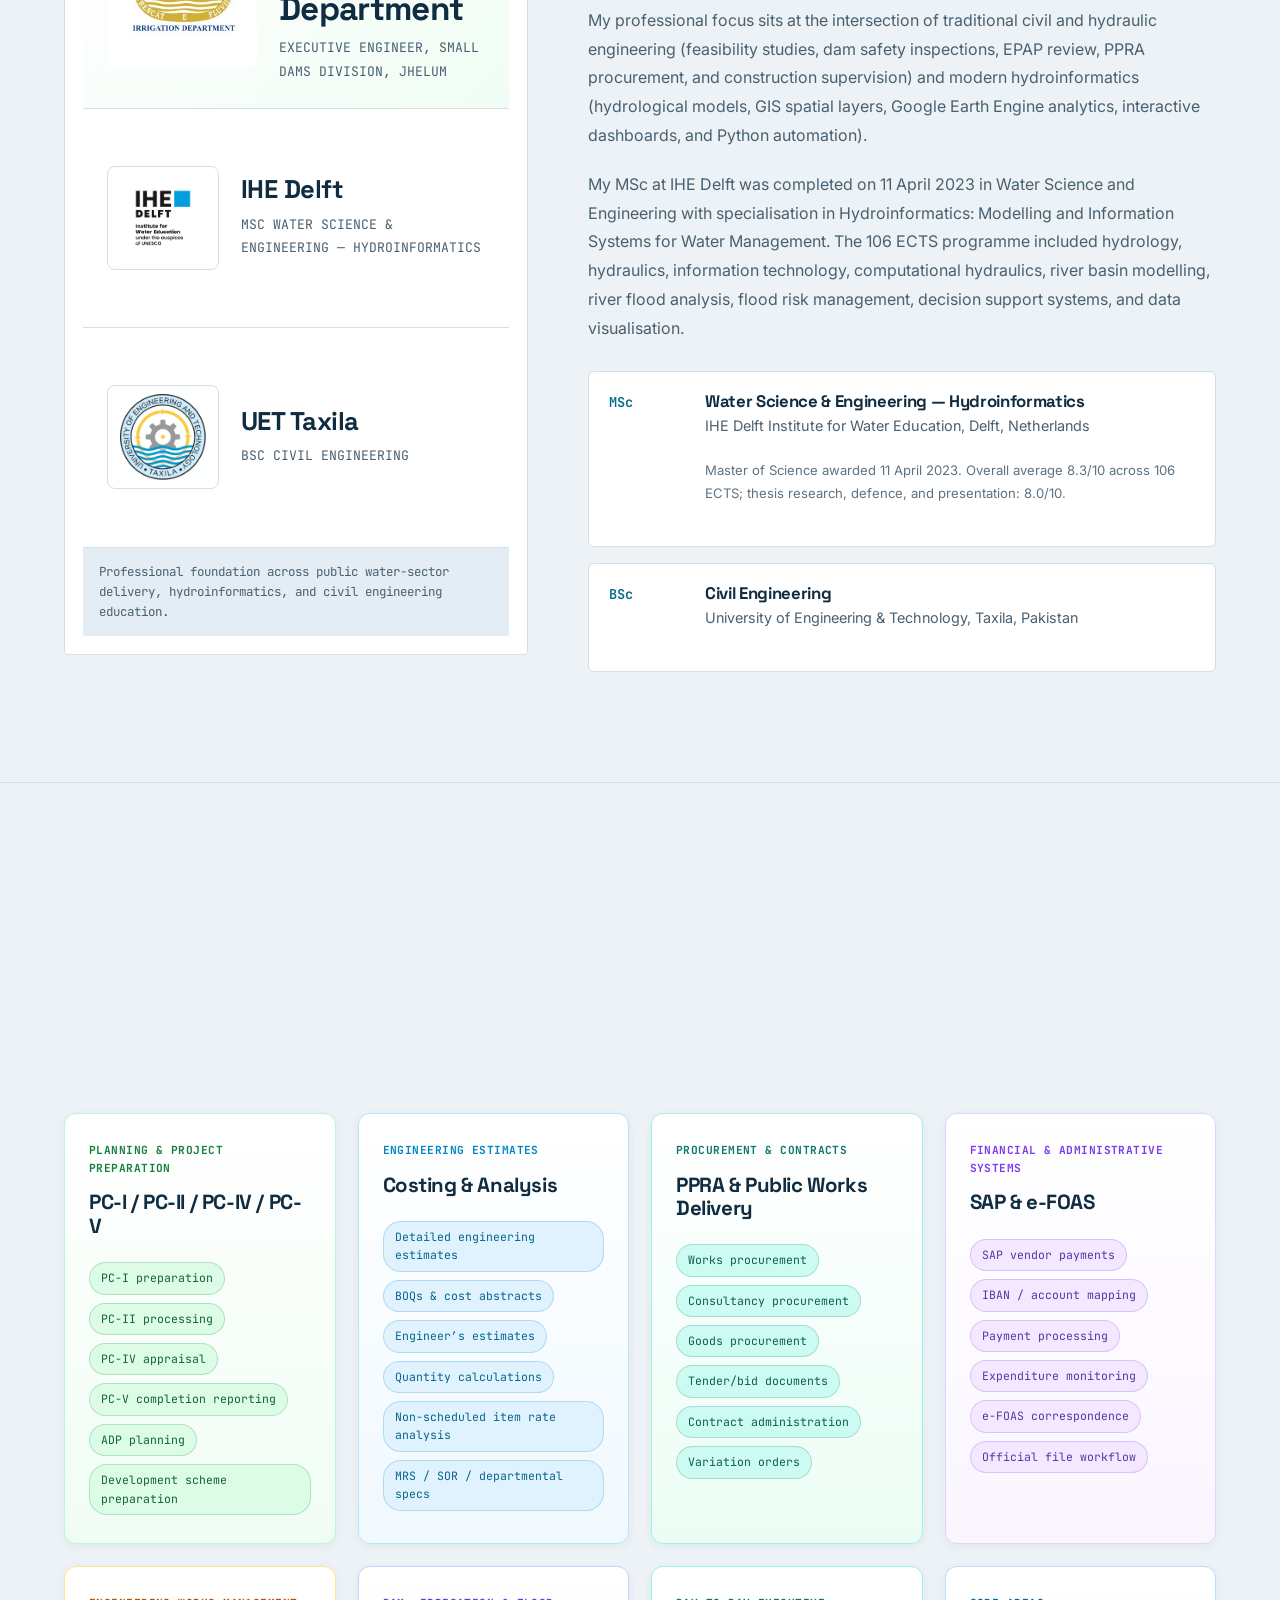
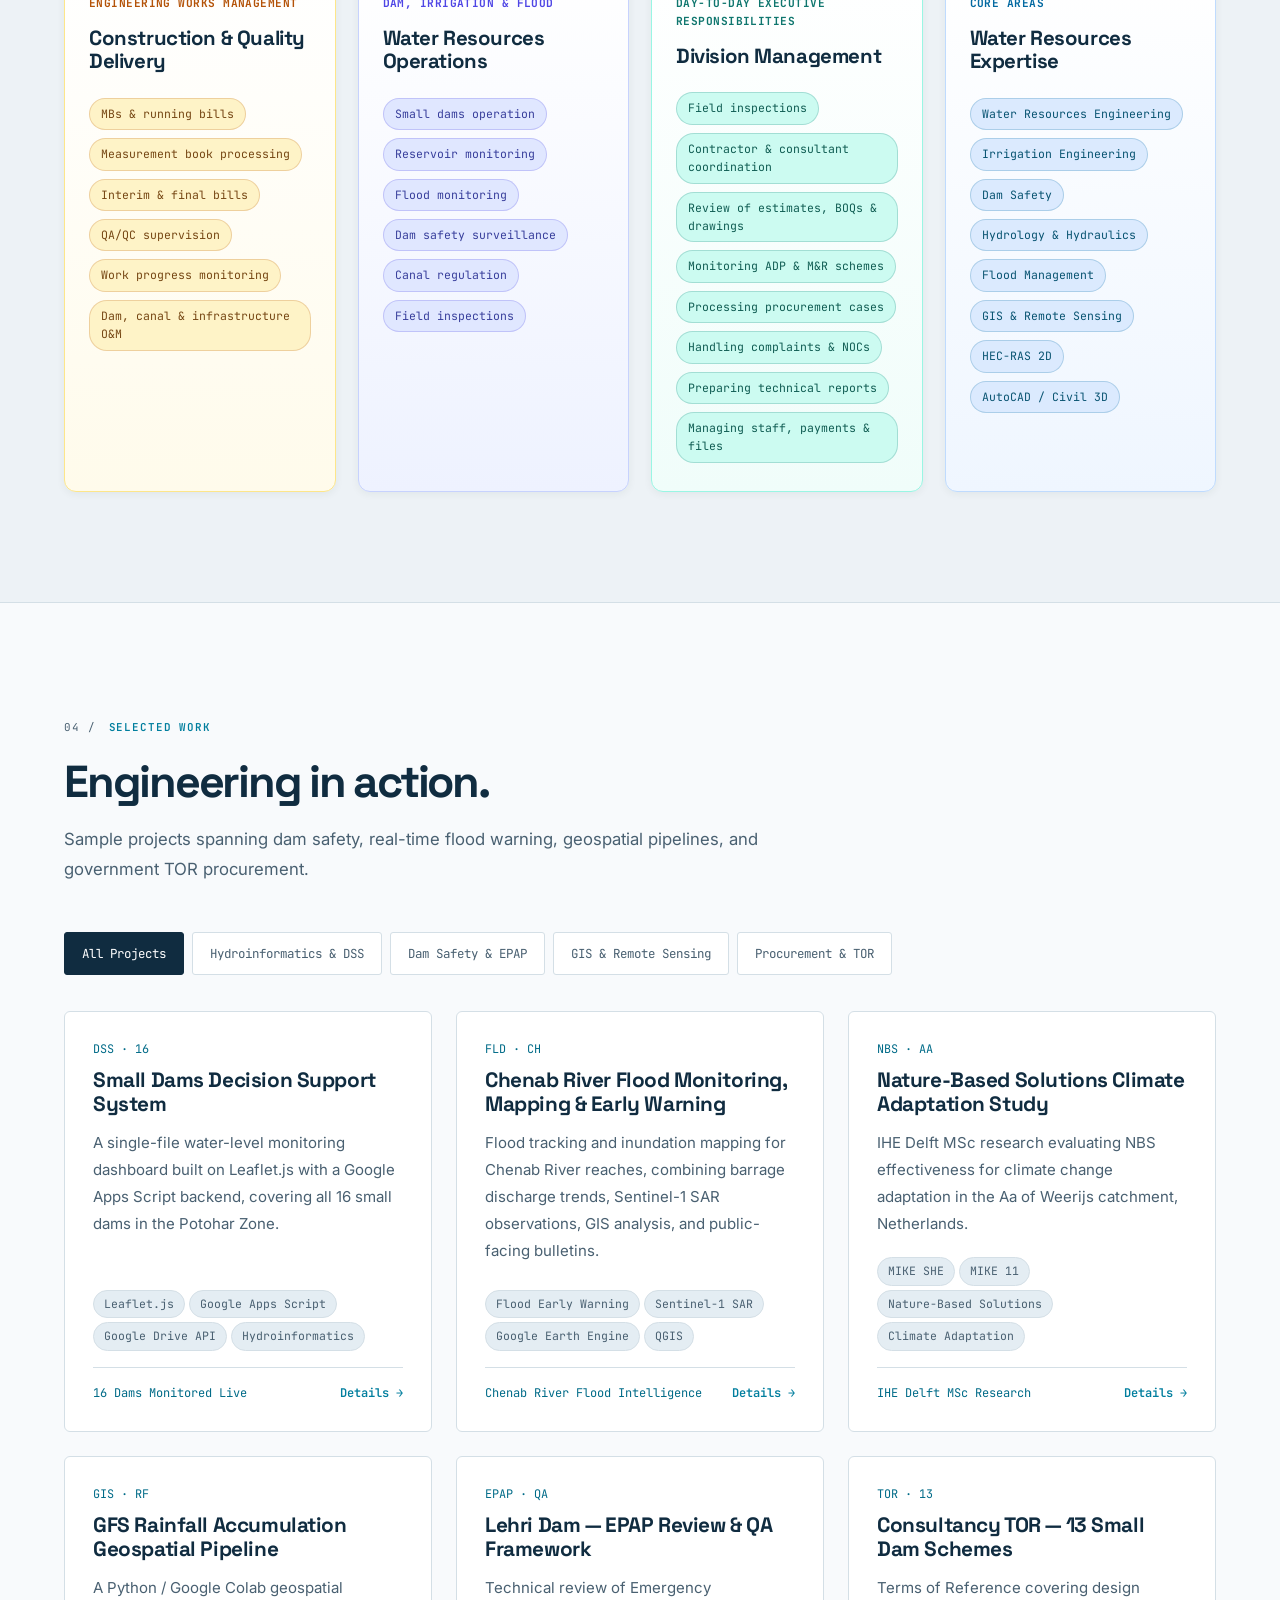
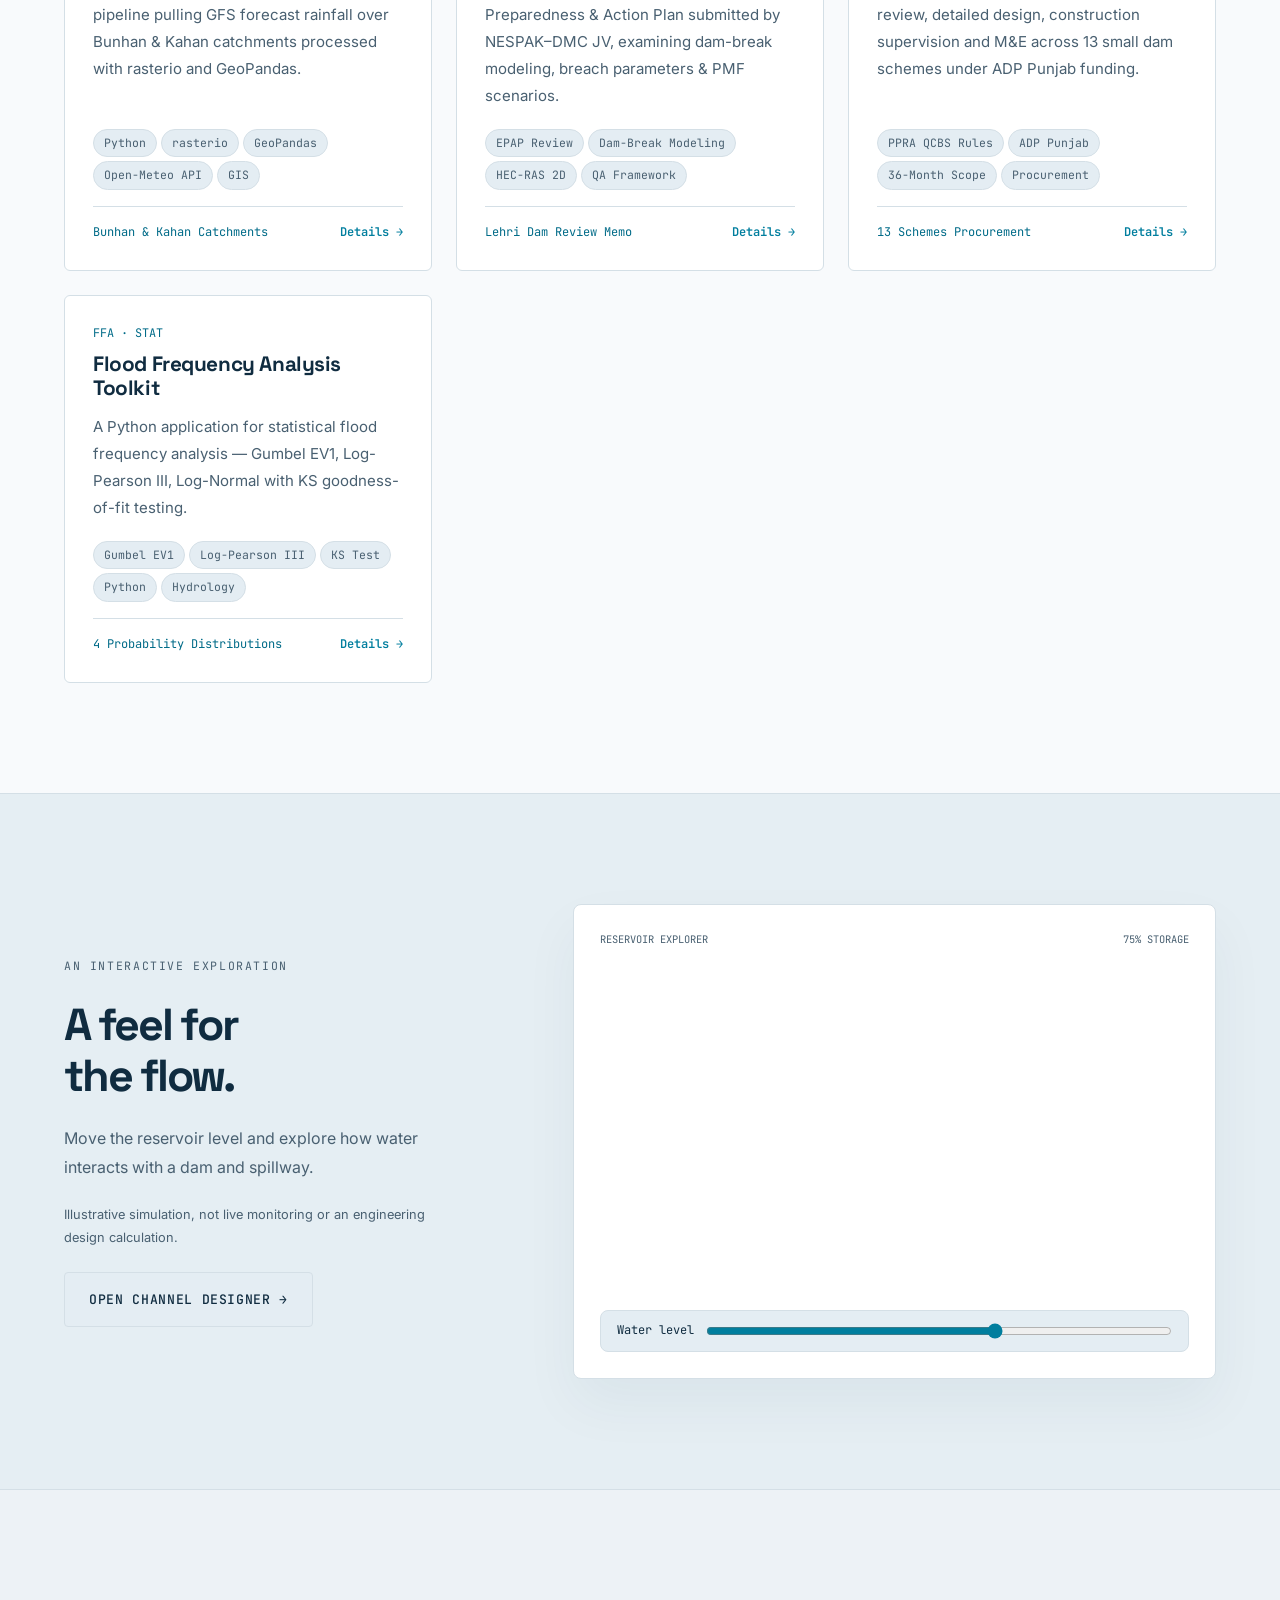
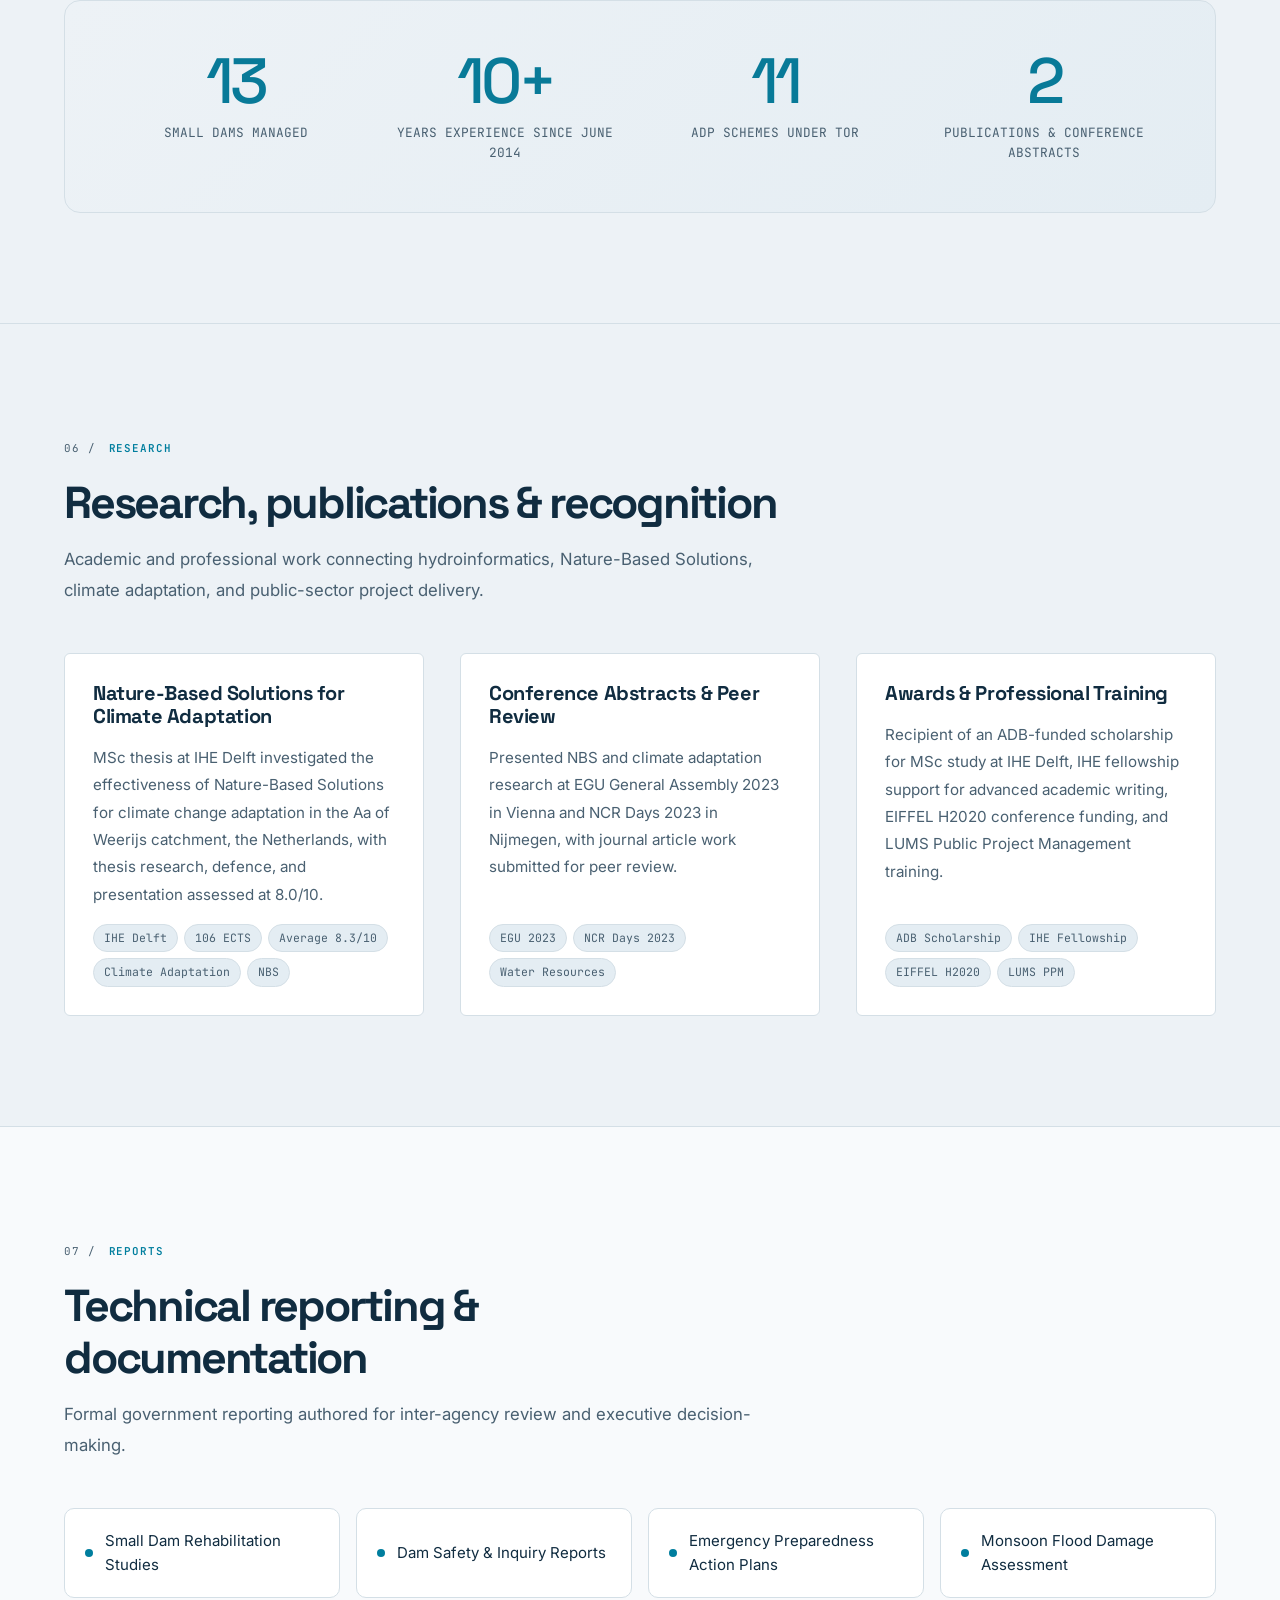
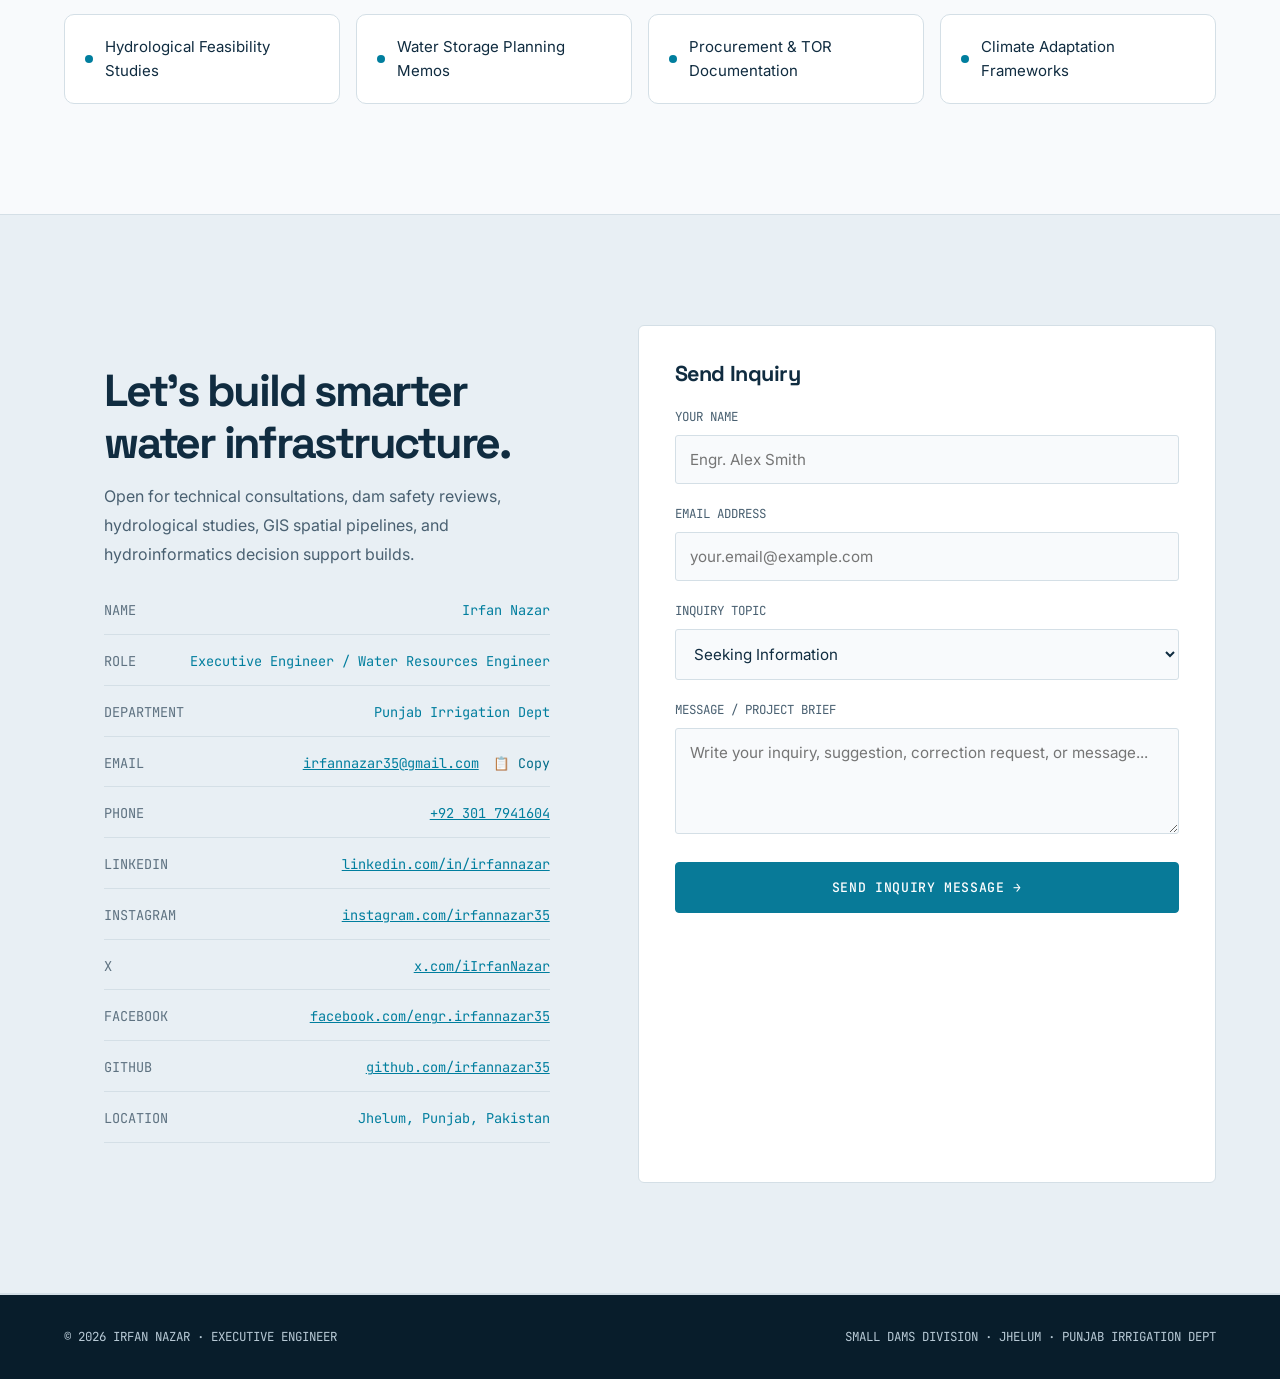
==== commit 4dfdb0fe: "Improve portfolio clarity, project fallback, and archived gauge reporting" ====
--- a/public/index.html
+++ b/public/index.html
@@ -3,7 +3,7 @@
 <head>
   <meta charset="UTF-8">
   <meta name="viewport" content="width=device-width, initial-scale=1.0">
-  <title>Irfan Nazar — Water Resources Engineer & Hydroinformatics Specialist</title>
+  <title>Irfan Nazar | Civil &amp; Water Resources Engineer</title>
   <meta name="description" content="Portfolio of Irfan Nazar — Executive Engineer, Punjab Irrigation Department. MSc Water Science and Engineering graduate from IHE Delft specializing in hydroinformatics, dam safety, hydrological modeling, GIS, procurement, contract management, and project monitoring.">
   <meta name="keywords" content="Irfan Nazar, Executive Engineer, Water Resources Engineer, Hydroinformatics, IHE Delft, MSc Water Science and Engineering, Nature-Based Solutions, Dam Safety, Punjab Irrigation Department, Flood Early Warning, GIS, HEC-RAS, MIKE SHE, Decision Support Systems, River Flood Analysis, PPRA procurement, bidding documents, consultant selection, contract management, project appraisal, IPC processing, e-procurement, cadastral mapping">
   <meta name="author" content="Irfan Nazar">
@@ -85,10 +85,10 @@
   <link rel="stylesheet" href="css/main.css?v=20260809-green2">
   <link rel="stylesheet" href="css/components.css?v=20260809-green2">
   <link rel="stylesheet" href="css/sections.css?v=20260809-green2">
-  <link rel="stylesheet" href="css/premium.css?v=20260912">
+  <link rel="stylesheet" href="css/premium.css?v=20261102">
 </head>
 <body class="premium">
-<a class="skip-link" href="#about">Skip to content</a>
+<a class="skip-link" href="#top">Skip to content</a>
 <div class="reading-progress" aria-hidden="true"></div>
 
   <!-- Technical Grid Texture Overlay -->
@@ -124,16 +124,16 @@
     </div>
   </header>
 
-  <main id="top">
+  <main id="top" tabindex="-1">
 
     <section class="hero-section" aria-labelledby="heroHeading">
       <div class="hero-contours" aria-hidden="true"></div>
       <div class="container hero-grid">
         <div class="hero-copy">
-          <p class="eyebrow">IRFAN NAZAR / WATER RESOURCES ENGINEER</p>
-          <h1 class="hero-title" id="heroHeading">Water shapes<br>our world.<br><span class="highlight">I engineer<br>its future.</span></h1>
-          <p class="hero-subtitle">Connecting hydraulic engineering, digital intelligence, and field experience to build more resilient water systems.</p>
-          <div class="hero-ctas"><a href="#work" class="btn btn-primary">Explore my work <span aria-hidden="true">?</span></a><a href="#about" class="hero-text-link">Meet Irfan <span aria-hidden="true">?</span></a></div>
+          <p class="eyebrow">IRFAN NAZAR / CIVIL &amp; WATER RESOURCES ENGINEER</p>
+          <h1 class="hero-title" id="heroHeading">Civil &amp; water<br>resources engineer.<br><span class="highlight">Field experience.<br>Digital insight.</span></h1>
+          <p class="hero-subtitle">I combine field engineering, hydraulic analysis, and hydroinformatics to support resilient water infrastructure. My work spans small dams, irrigation, flood management, GIS, and public-sector project delivery.</p>
+          <div class="hero-ctas"><a href="#work" class="btn btn-primary">Explore selected work <span aria-hidden="true">→</span></a><a href="#contact" class="hero-text-link">Get in touch <span aria-hidden="true">→</span></a></div>
           <div class="hero-note"><span>EXECUTIVE ENGINEER</span><span>Punjab Irrigation Department<br>Jhelum, Pakistan</span></div>
         </div>
         <figure class="portrait-stage">
@@ -143,9 +143,9 @@
           <div class="portrait-marker"><span>16</span>small dams<br>managed</div>
         </figure>
       </div>
-      <div class="container hero-bottom"><span>FROM PUNJAB TO DELFT. FROM INSIGHT TO IMPACT.</span><a href="#about">Scroll to discover ?</a></div>
-    </section>
-    <div class="credential-ribbon"><div class="container"><span>PUBLIC SERVICE ? DIGITAL INNOVATION</span><strong>Punjab Irrigation Department</strong><strong>IHE Delft <small>Netherlands</small></strong><strong>UET Taxila <small>Pakistan</small></strong></div></div>
+      <div class="container hero-bottom"><span>FROM PUNJAB TO DELFT. FROM INSIGHT TO IMPACT.</span><a href="#about">Scroll to discover ↓</a></div>
+    </section>
+    <div class="credential-ribbon"><div class="container"><span>PUBLIC SERVICE · DIGITAL INNOVATION</span><strong>Punjab Irrigation Department</strong><strong>IHE Delft <small>Netherlands</small></strong><strong>UET Taxila <small>Pakistan</small></strong></div></div>
     <!-- ABOUT SECTION -->
     <section id="about" class="alt-bg">
       <div class="container">
@@ -370,7 +370,7 @@
         </div>
 
         <!-- Filter Bar -->
-        <div class="project-filter-bar" id="projectFilters">
+        <div class="project-filter-bar" id="projectFilters" hidden>
           <button class="filter-btn active" data-filter="all">All Projects</button>
           <button class="filter-btn" data-filter="hydroinformatics">Hydroinformatics &amp; DSS</button>
           <button class="filter-btn" data-filter="damsafety">Dam Safety &amp; EPAP</button>
@@ -379,12 +379,42 @@
         </div>
 
         <!-- Projects Grid -->
-        <div class="projects-grid" id="projectsGrid"></div>
+        <div class="projects-grid" id="projectsGrid">
+          <article class="project-card">
+            <h3>Small Dams Decision Support System</h3>
+            <p>A single-file water-level monitoring dashboard built on Leaflet.js with a Google Apps Script backend, covering all 16 small dams in the Potohar Zone.</p>
+          </article>
+          <article class="project-card">
+            <h3>Chenab River Flood Monitoring, Mapping &amp; Early Warning</h3>
+            <p>Flood tracking and inundation mapping for Chenab River reaches, combining barrage discharge trends, Sentinel-1 SAR observations, GIS analysis, and public-facing bulletins.</p>
+          </article>
+          <article class="project-card">
+            <h3>Nature-Based Solutions Climate Adaptation Study</h3>
+            <p>IHE Delft MSc research evaluating NBS effectiveness for climate change adaptation in the Aa of Weerijs catchment, Netherlands.</p>
+          </article>
+          <article class="project-card">
+            <h3>GFS Rainfall Accumulation Geospatial Pipeline</h3>
+            <p>A Python / Google Colab geospatial pipeline pulling GFS forecast rainfall over Bunhan &amp; Kahan catchments processed with rasterio and GeoPandas.</p>
+          </article>
+          <article class="project-card">
+            <h3>Lehri Dam — EPAP Review &amp; QA Framework</h3>
+            <p>Technical review of Emergency Preparedness &amp; Action Plan submitted by NESPAK–DMC JV, examining dam-break modeling, breach parameters &amp; PMF scenarios.</p>
+          </article>
+          <article class="project-card">
+            <h3>Consultancy TOR — 13 Small Dam Schemes</h3>
+            <p>Terms of Reference covering design review, detailed design, construction supervision and M&amp;E across 13 small dam schemes under ADP Punjab funding.</p>
+          </article>
+          <article class="project-card">
+            <h3>Flood Frequency Analysis Toolkit</h3>
+            <p>A Python application for statistical flood frequency analysis — Gumbel EV1, Log-Pearson III, Log-Normal with KS goodness-of-fit testing.</p>
+          </article>
+        </div>
+        <noscript><p>Project summaries are shown above. Enable JavaScript for filters and detailed case studies, or <a href="#contact" style="text-decoration:underline;">contact me for further information</a>.</p></noscript>
       </div>
     </section>
 
     <section class="water-lab" id="water-lab">
-      <div class="container lab-grid"><div><p class="eyebrow">AN INTERACTIVE EXPLORATION</p><h2>A feel for<br>the flow.</h2><p>Move the reservoir level and explore how water interacts with a dam and spillway.</p><p class="lab-disclaimer">Illustrative simulation, not live monitoring or an engineering design calculation.</p><a class="btn btn-secondary" href="channel-designer.html">Open channel designer ?</a></div>
+      <div class="container lab-grid"><div><p class="eyebrow">AN INTERACTIVE EXPLORATION</p><h2>A feel for<br>the flow.</h2><p>Move the reservoir level and explore how water interacts with a dam and spillway.</p><p class="lab-disclaimer">Illustrative simulation, not live monitoring or an engineering design calculation.</p><a class="btn btn-secondary" href="channel-designer.html">Open channel designer →</a></div>
       <div class="hero-canvas-container"><div class="canvas-header"><span>RESERVOIR EXPLORER</span><span id="waterReadout">75% STORAGE</span></div><canvas id="damCanvas" width="480" height="320" aria-label="Illustrative reservoir and spillway cross-section">Use the reservoir slider to explore water levels.</canvas><div class="canvas-controls"><label for="waterSlider">Water level</label><input type="range" id="waterSlider" min="0" max="120" value="75" aria-label="Adjust reservoir water level"></div></div></div>
     </section>
     <!-- NUMBERS BANNER STATS -->
@@ -509,7 +539,7 @@
               <div class="c-field">
                 <span class="key">EMAIL</span>
                 <span class="val">
-                  irfannazar35@gmail.com
+                  <a href="mailto:irfannazar35@gmail.com" style="text-decoration:underline;">irfannazar35@gmail.com</a>
                   <button id="copyEmailBtn" style="margin-left:6px; background:none; border:none; color:var(--accent-amber); cursor:pointer; font-family:inherit;">📋 Copy</button>
                 </span>
               </div>
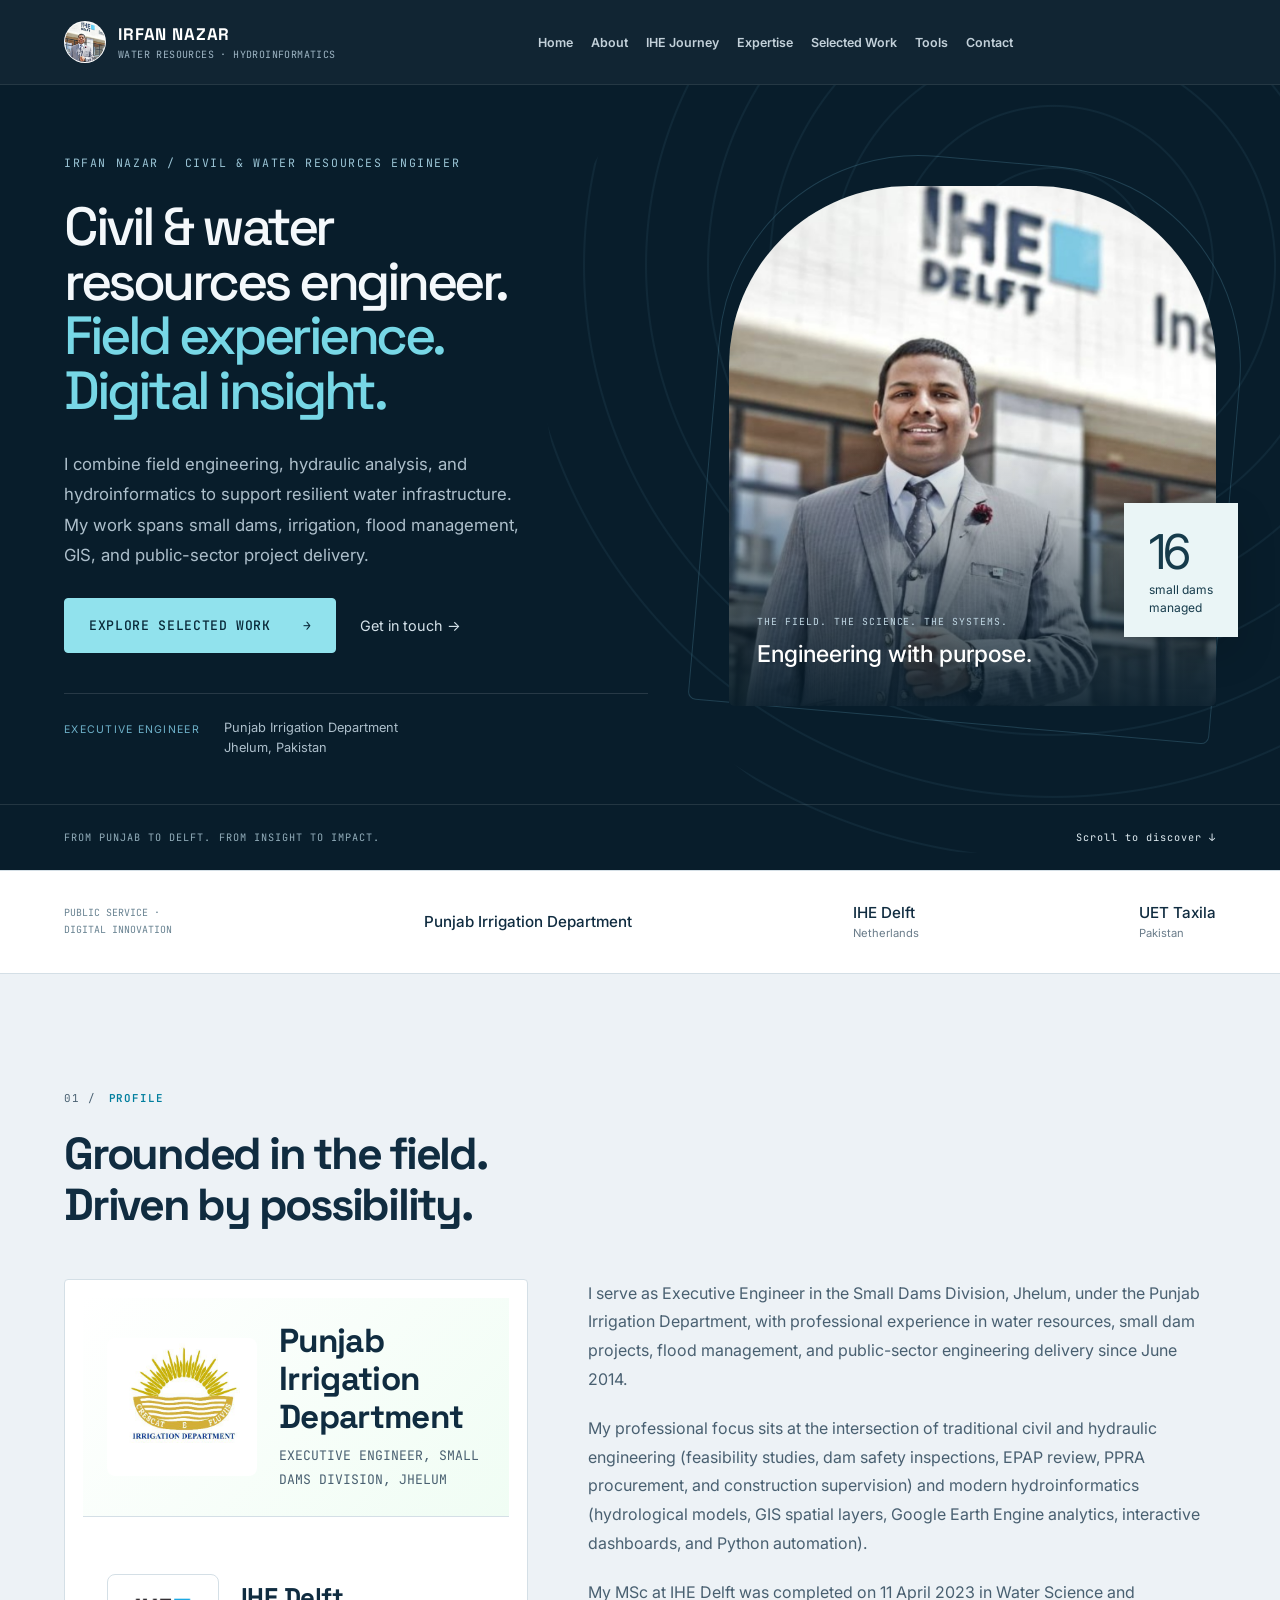
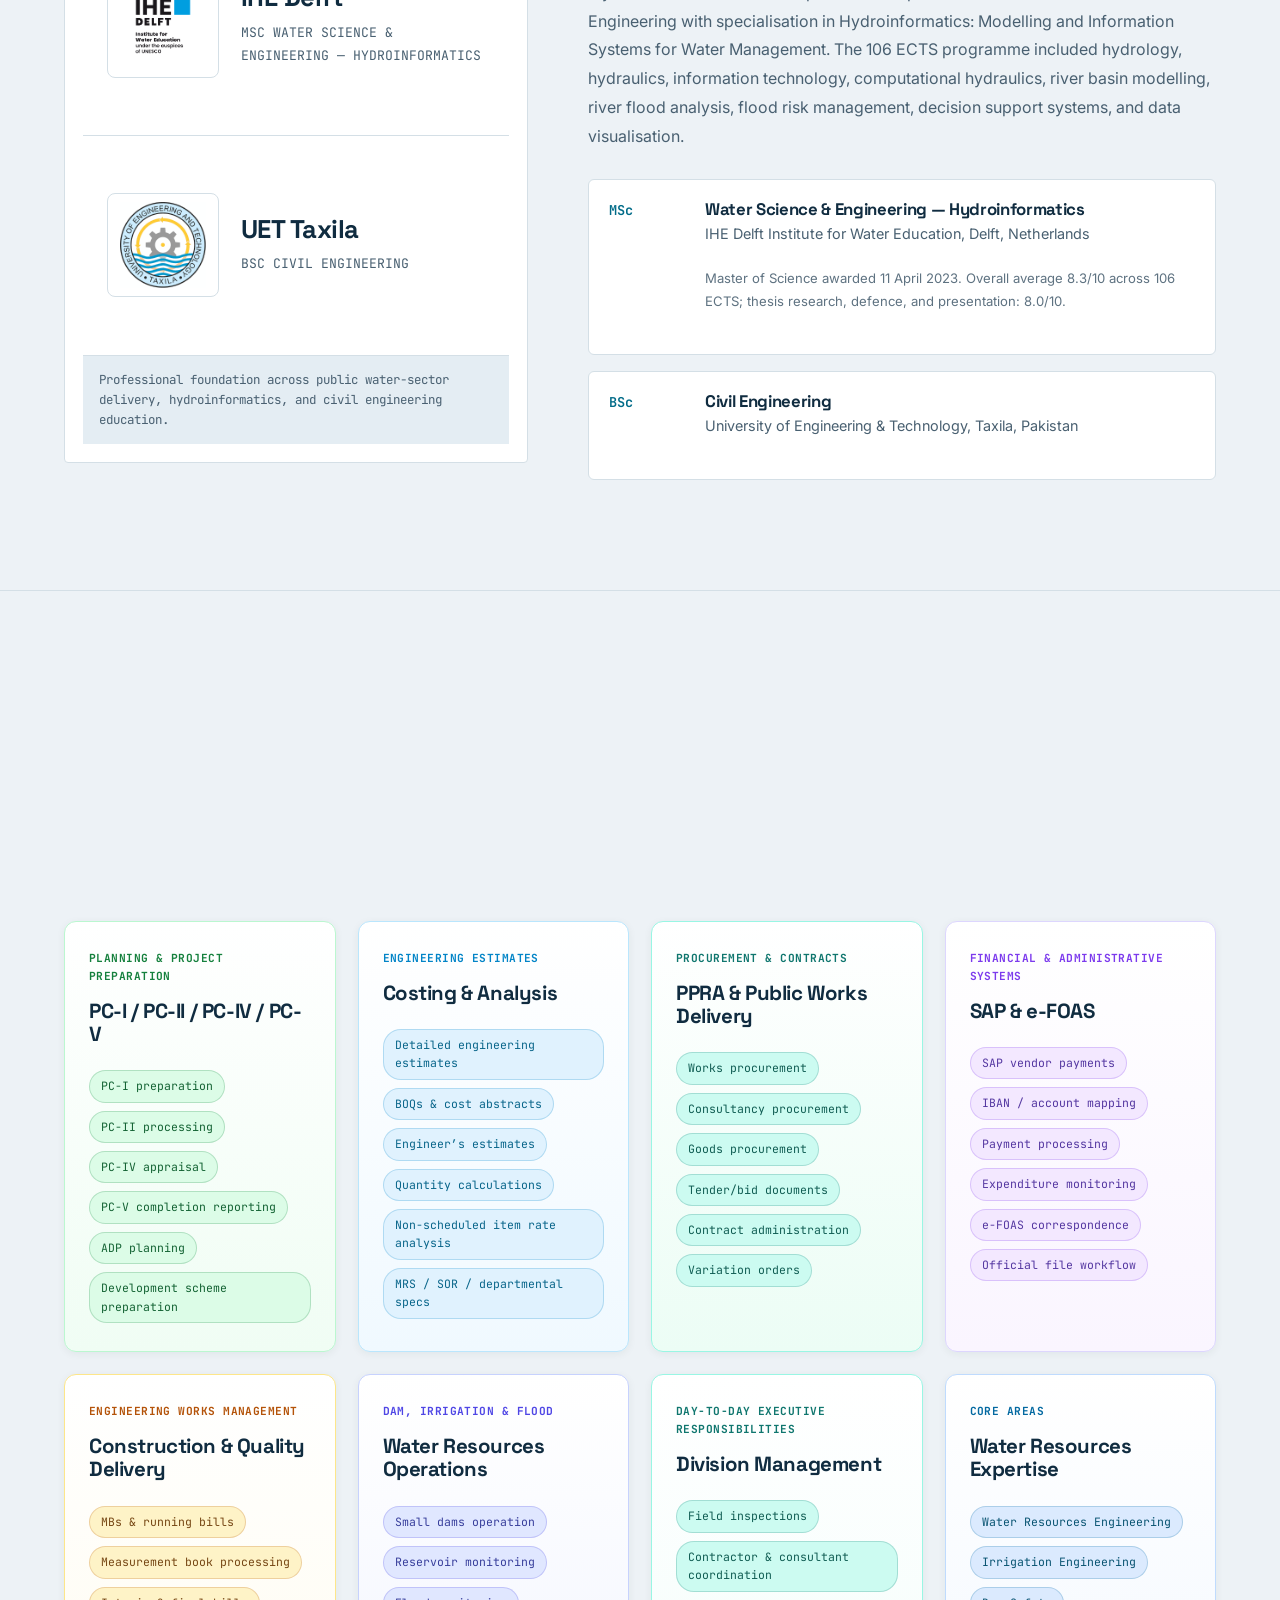
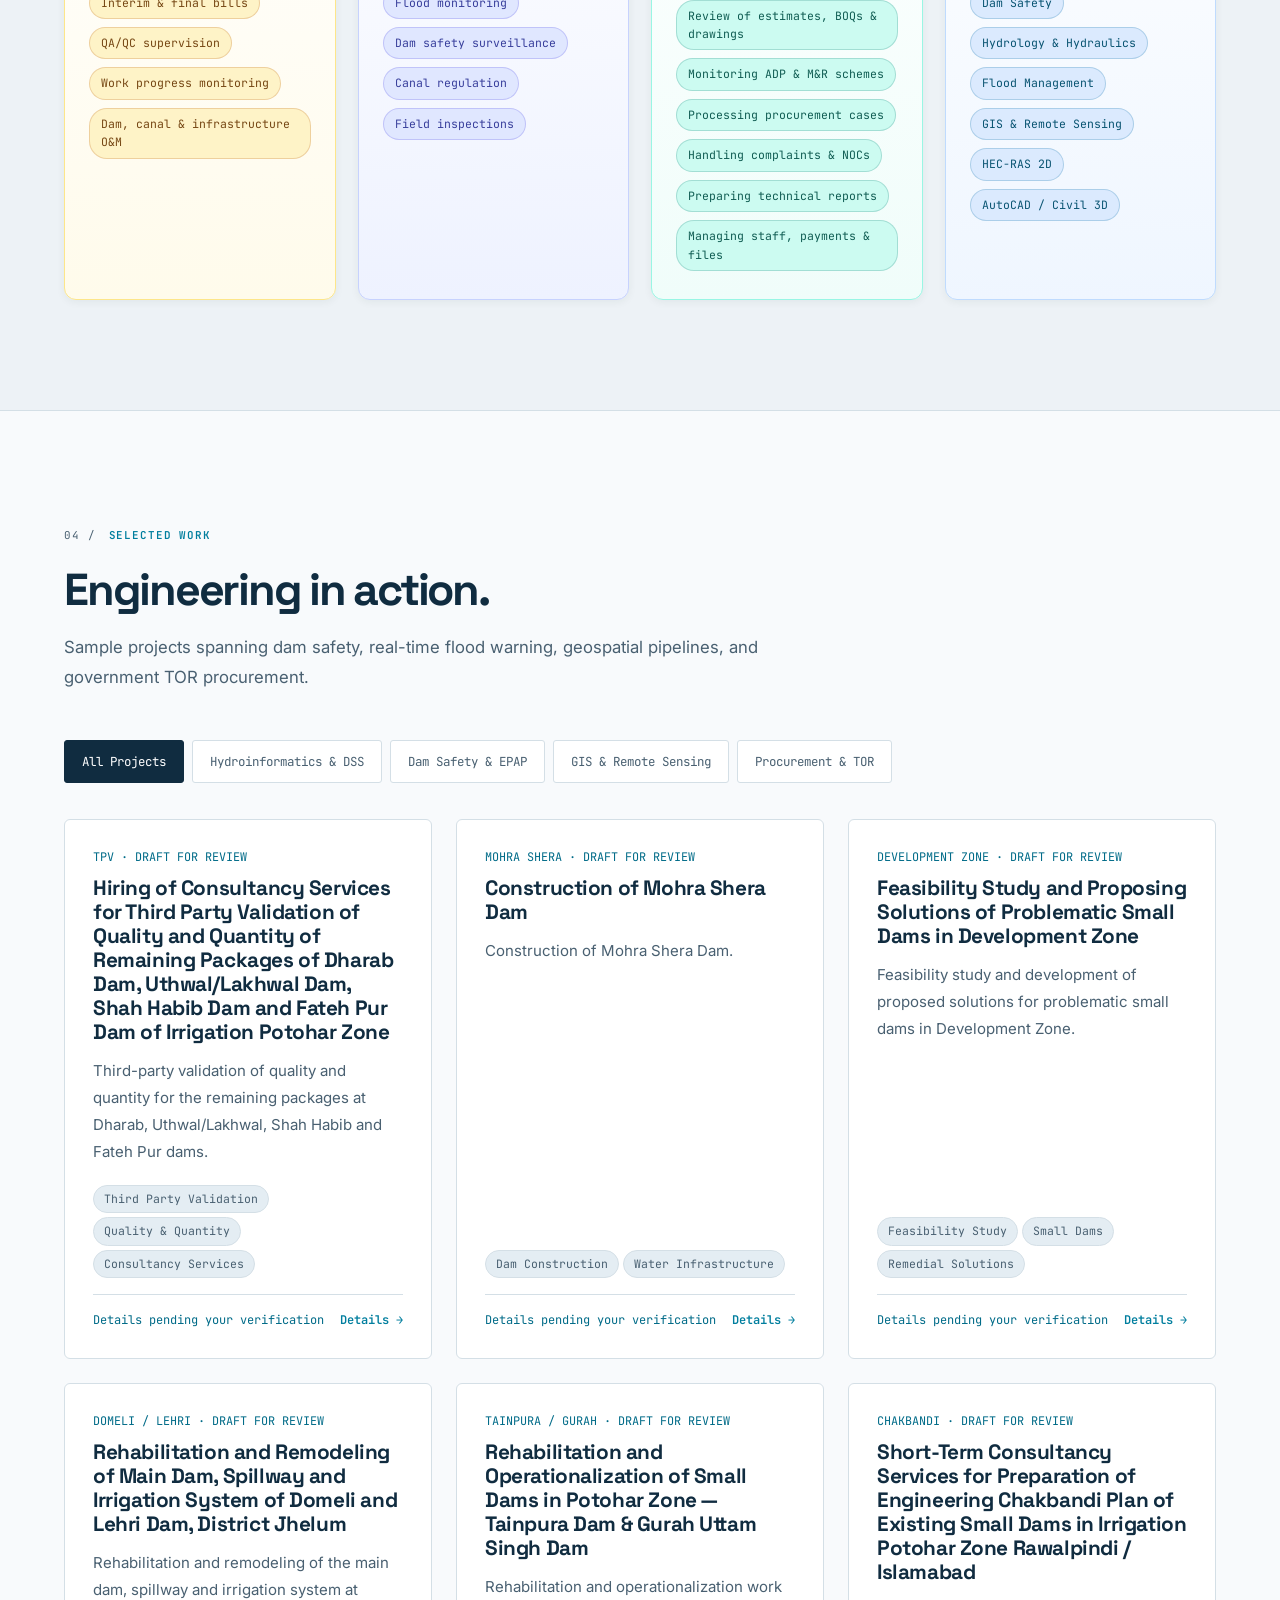
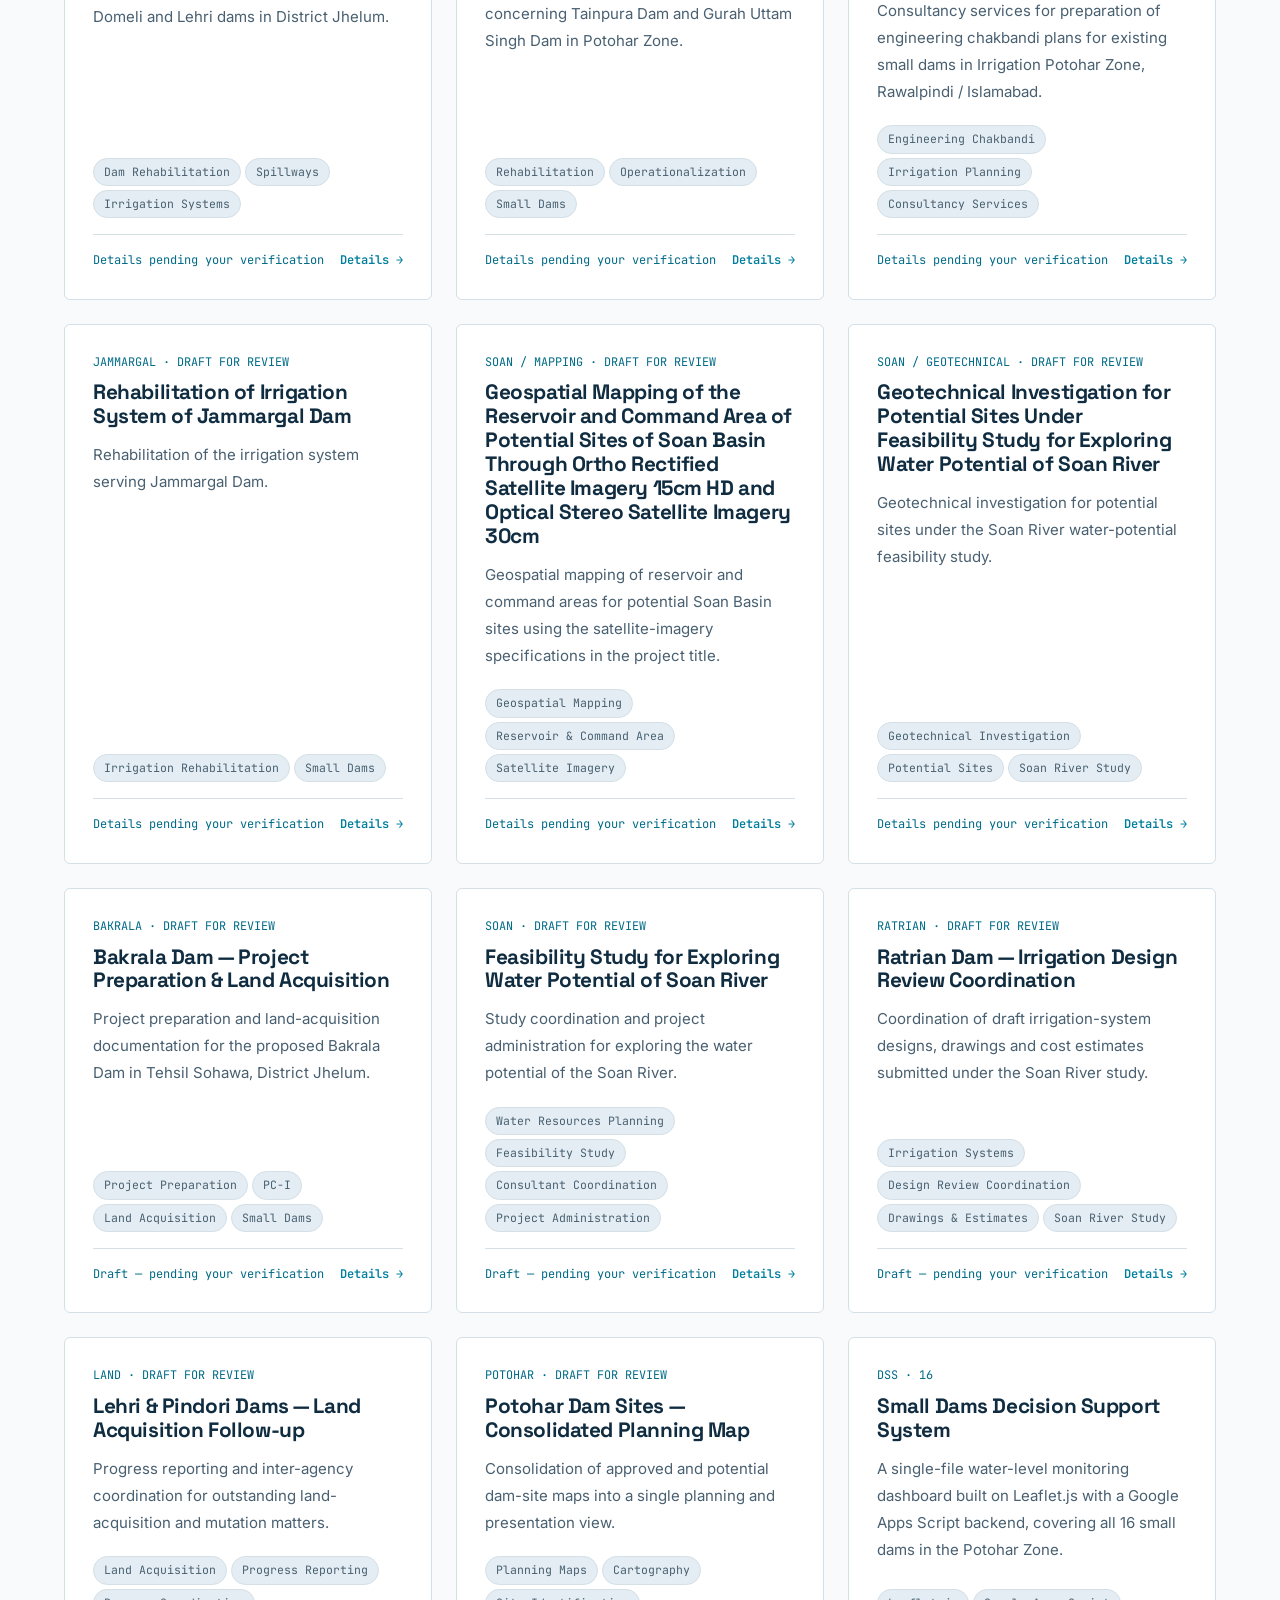
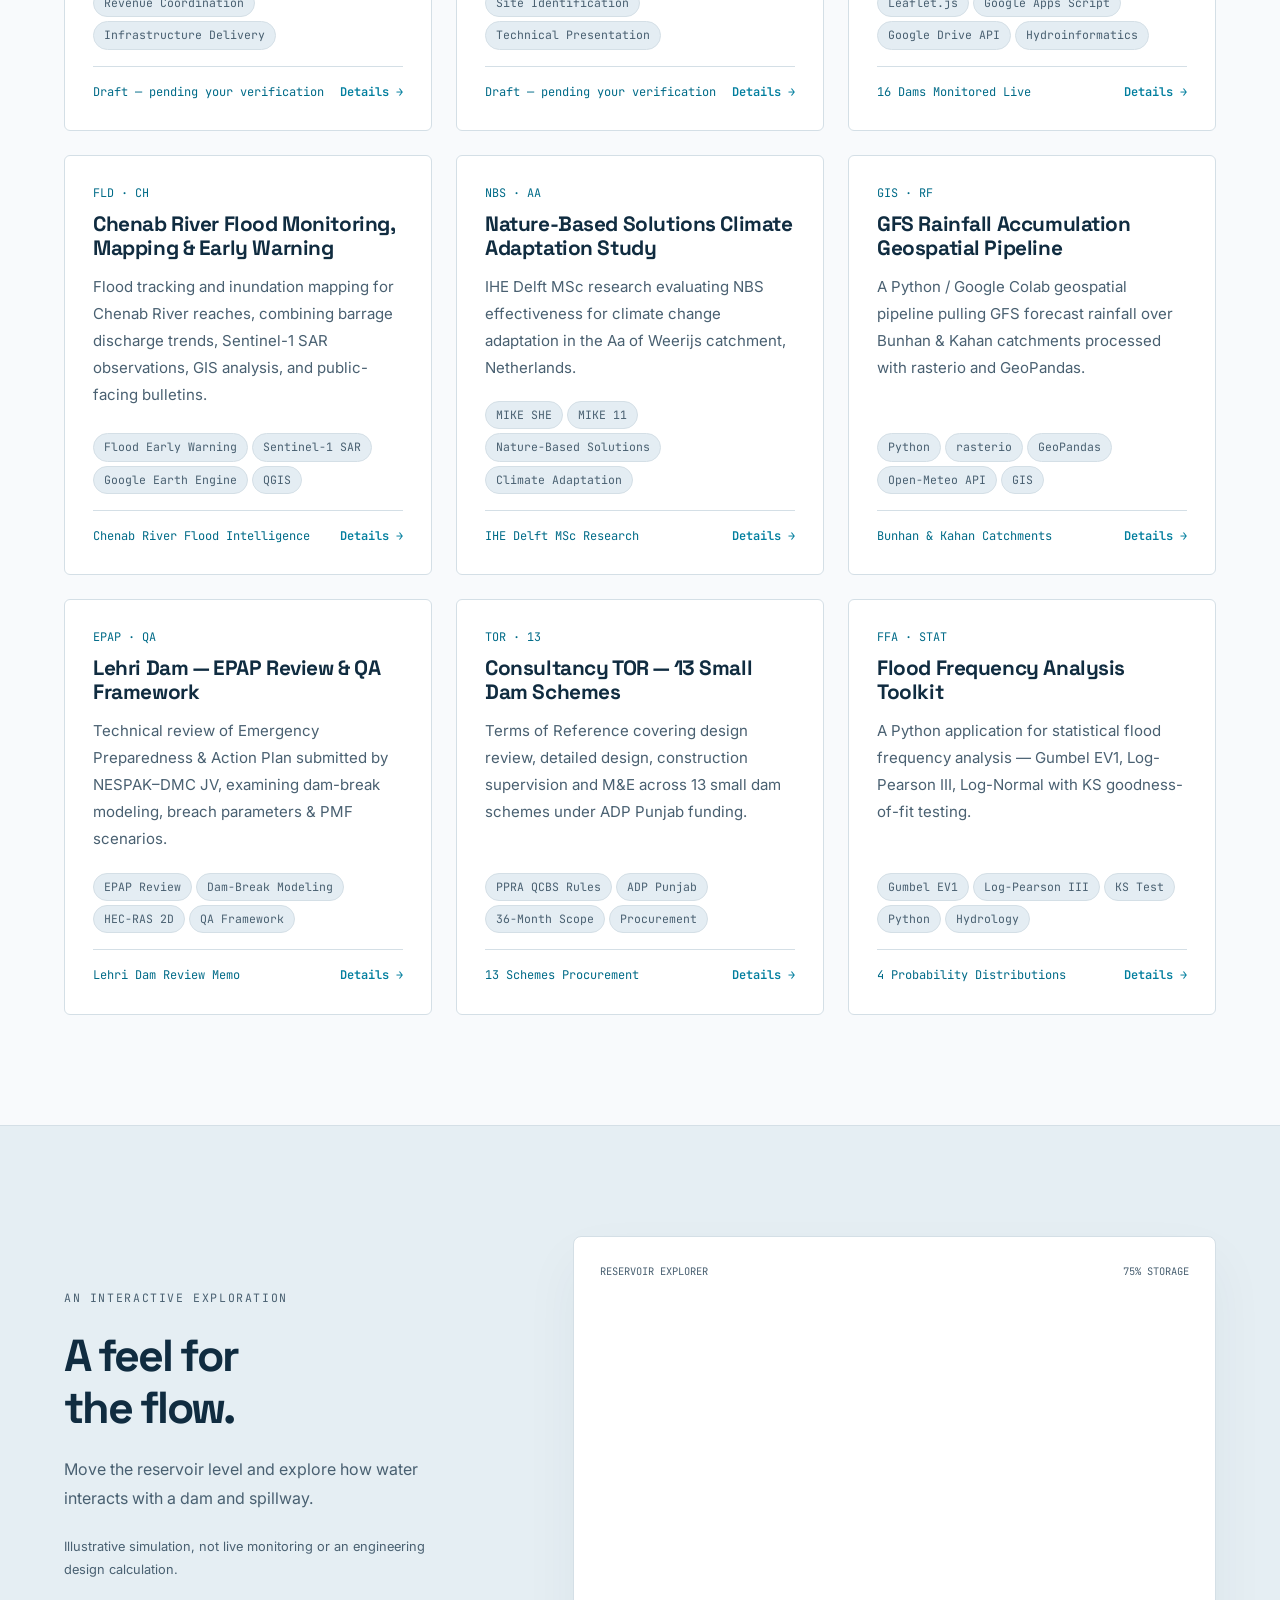
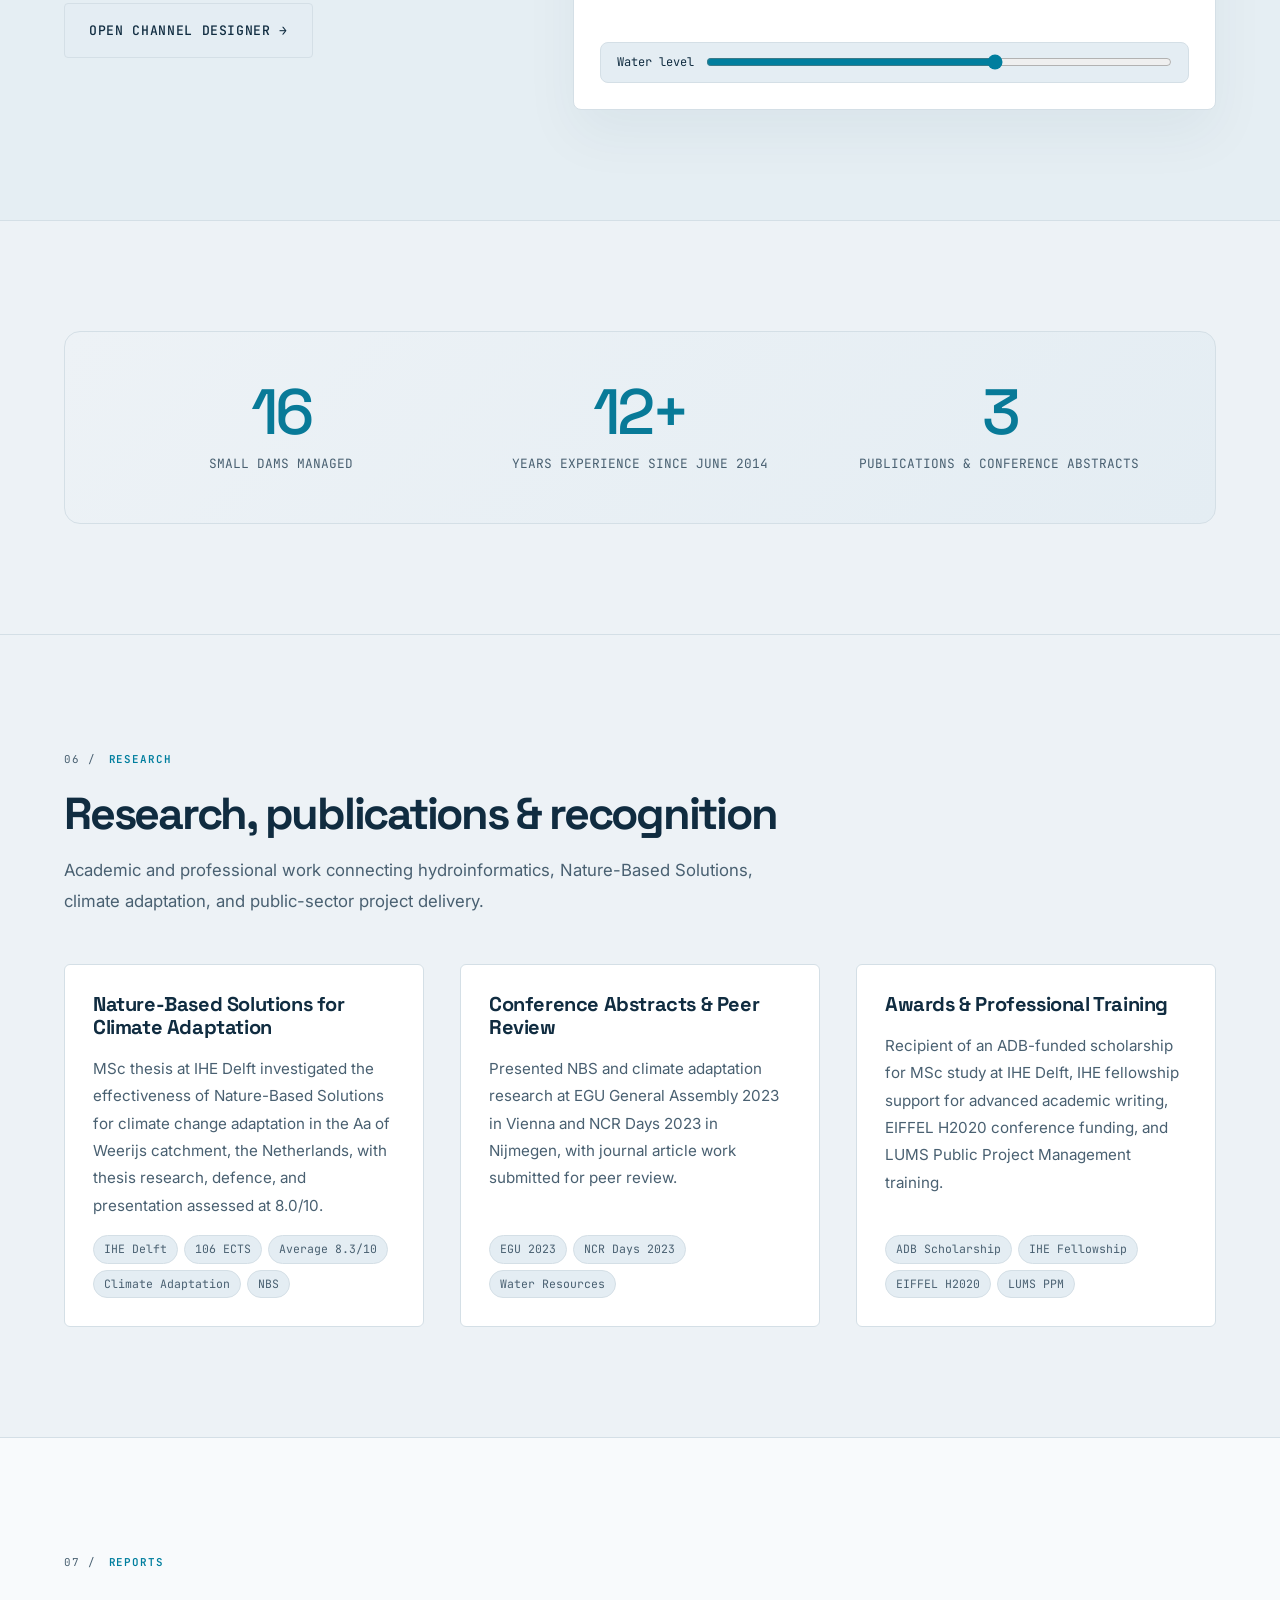
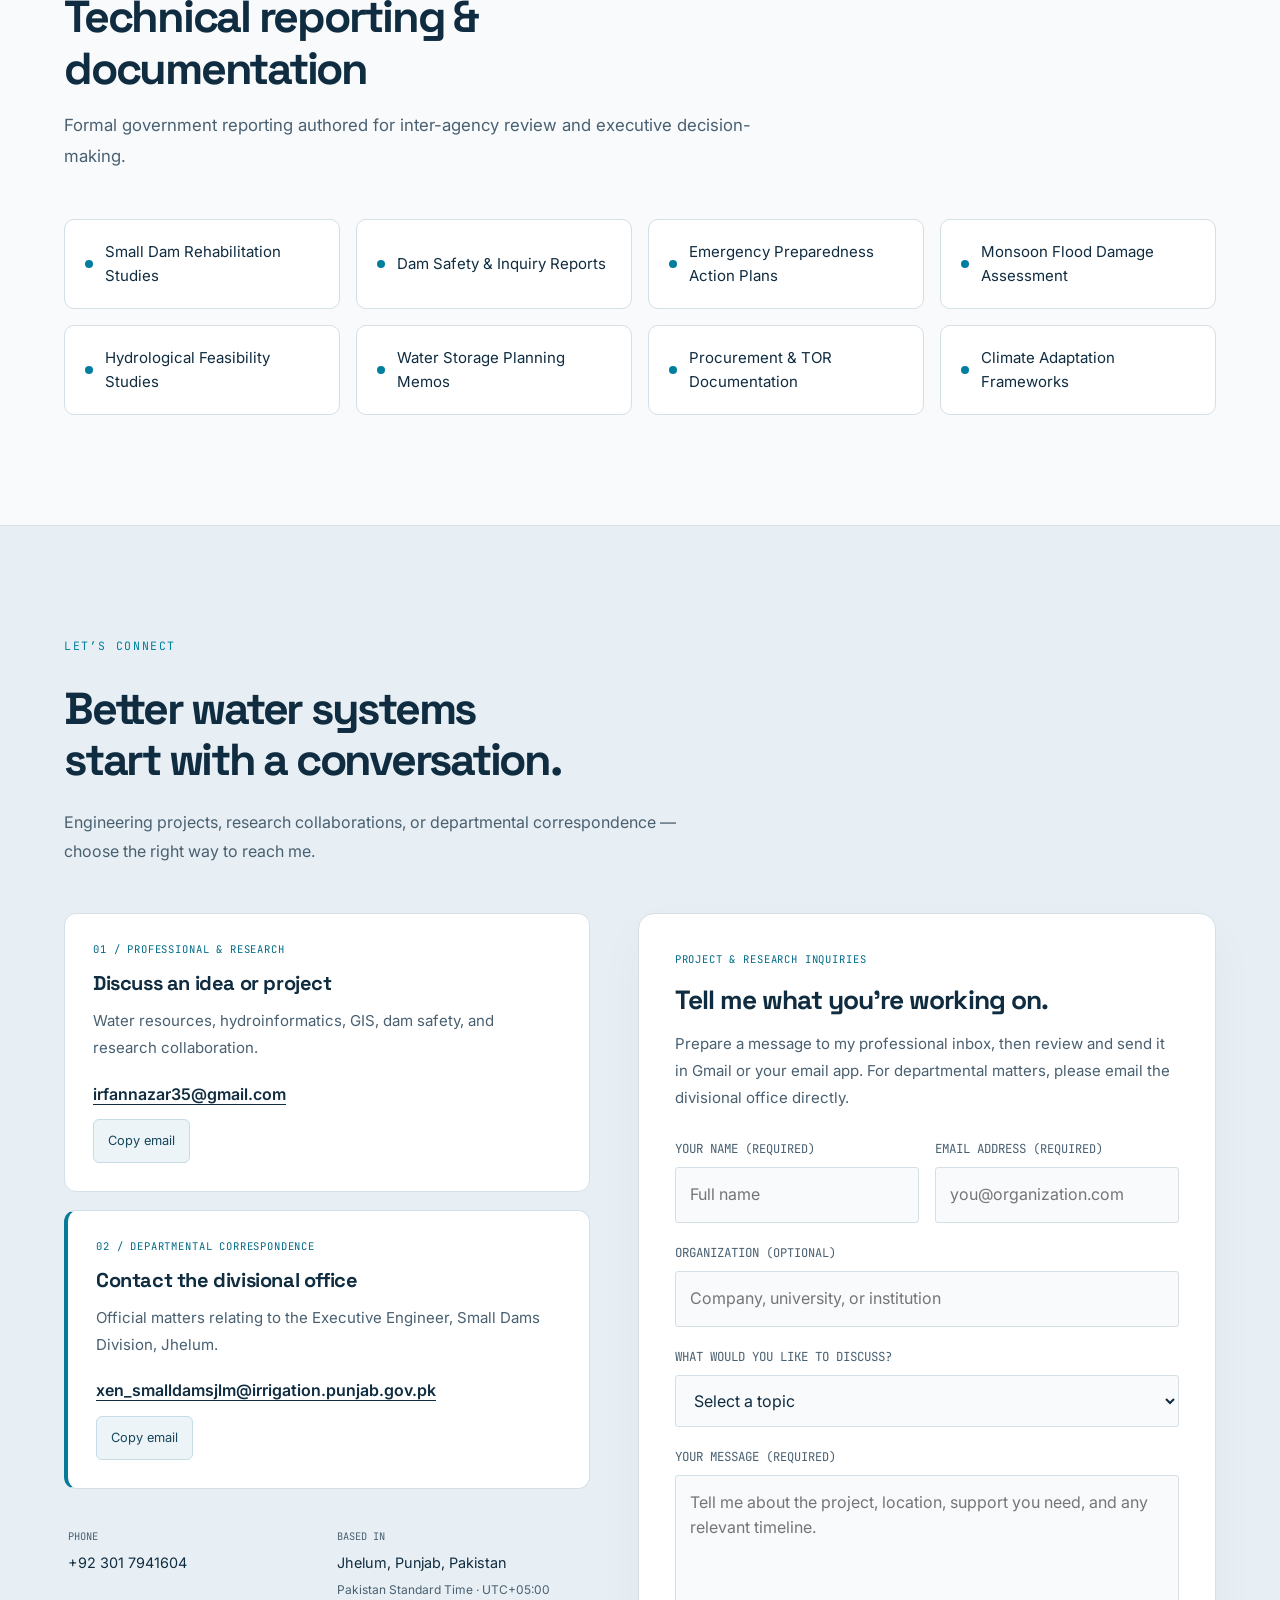
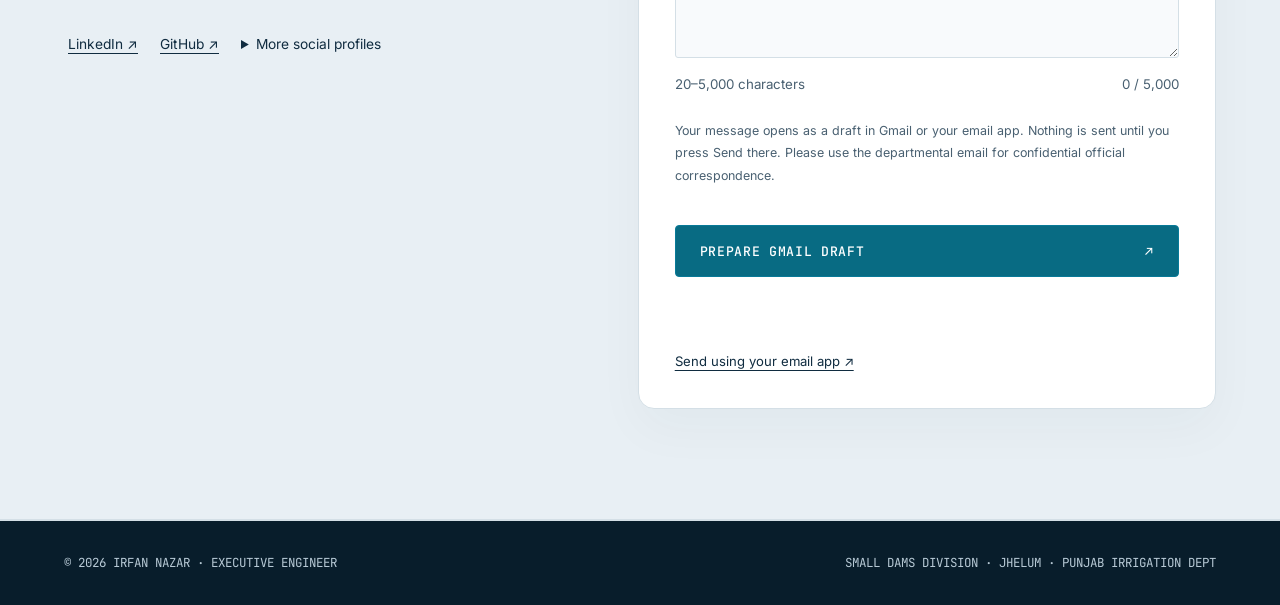
==== commit 33bea453: "Expand portfolio projects and improve contact experience" ====
--- a/public/index.html
+++ b/public/index.html
@@ -85,7 +85,7 @@
   <link rel="stylesheet" href="css/main.css?v=20260809-green2">
   <link rel="stylesheet" href="css/components.css?v=20260809-green2">
   <link rel="stylesheet" href="css/sections.css?v=20260809-green2">
-  <link rel="stylesheet" href="css/premium.css?v=20261102">
+  <link rel="stylesheet" href="css/premium.css?v=20261102-delivery">
 </head>
 <body class="premium">
 <a class="skip-link" href="#top">Skip to content</a>
@@ -114,7 +114,6 @@
           <li><a href="#work">Selected Work</a></li>
           <li><a href="channel-designer.html">Tools</a></li>
           <li><a href="#contact">Contact</a></li>
-          <li><a href="public-alerts.html">Public information</a></li>
         </ul>
       </nav>
 
@@ -380,6 +379,20 @@
 
         <!-- Projects Grid -->
         <div class="projects-grid" id="projectsGrid">
+<article class="project-card"><div class="project-pid">DRAFT FOR REVIEW</div><h3>Hiring of Consultancy Services for Third Party Validation of Quality and Quantity of Remaining Packages of Dharab Dam, Uthwal/Lakhwal Dam, Shah Habib Dam and Fateh Pur Dam of Irrigation Potohar Zone</h3><p>Third-party validation of quality and quantity for the remaining packages at Dharab, Uthwal/Lakhwal, Shah Habib and Fateh Pur dams.</p><p><strong>Details pending your verification.</strong></p></article>
+<article class="project-card"><div class="project-pid">DRAFT FOR REVIEW</div><h3>Construction of Mohra Shera Dam</h3><p>Construction of Mohra Shera Dam.</p><p><strong>Details pending your verification.</strong></p></article>
+<article class="project-card"><div class="project-pid">DRAFT FOR REVIEW</div><h3>Feasibility Study and Proposing Solutions of Problematic Small Dams in Development Zone</h3><p>Feasibility study and development of proposed solutions for problematic small dams in Development Zone.</p><p><strong>Details pending your verification.</strong></p></article>
+<article class="project-card"><div class="project-pid">DRAFT FOR REVIEW</div><h3>Rehabilitation and Remodeling of Main Dam, Spillway and Irrigation System of Domeli and Lehri Dam, District Jhelum</h3><p>Rehabilitation and remodeling of the main dam, spillway and irrigation system at Domeli and Lehri dams in District Jhelum.</p><p><strong>Details pending your verification.</strong></p></article>
+<article class="project-card"><div class="project-pid">DRAFT FOR REVIEW</div><h3>Rehabilitation and Operationalization of Small Dams in Potohar Zone — Tainpura Dam &amp; Gurah Uttam Singh Dam</h3><p>Rehabilitation and operationalization work concerning Tainpura Dam and Gurah Uttam Singh Dam in Potohar Zone.</p><p><strong>Details pending your verification.</strong></p></article>
+<article class="project-card"><div class="project-pid">DRAFT FOR REVIEW</div><h3>Short-Term Consultancy Services for Preparation of Engineering Chakbandi Plan of Existing Small Dams in Irrigation Potohar Zone Rawalpindi / Islamabad</h3><p>Consultancy services for preparation of engineering chakbandi plans for existing small dams in Irrigation Potohar Zone, Rawalpindi / Islamabad.</p><p><strong>Details pending your verification.</strong></p></article>
+<article class="project-card"><div class="project-pid">DRAFT FOR REVIEW</div><h3>Rehabilitation of Irrigation System of Jammargal Dam</h3><p>Rehabilitation of the irrigation system serving Jammargal Dam.</p><p><strong>Details pending your verification.</strong></p></article>
+<article class="project-card"><div class="project-pid">DRAFT FOR REVIEW</div><h3>Geospatial Mapping of the Reservoir and Command Area of Potential Sites of Soan Basin Through Ortho Rectified Satellite Imagery 15cm HD and Optical Stereo Satellite Imagery 30cm</h3><p>Geospatial mapping of reservoir and command areas for potential Soan Basin sites using the satellite-imagery specifications in the project title.</p><p><strong>Details pending your verification.</strong></p></article>
+<article class="project-card"><div class="project-pid">DRAFT FOR REVIEW</div><h3>Geotechnical Investigation for Potential Sites Under Feasibility Study for Exploring Water Potential of Soan River</h3><p>Geotechnical investigation for potential sites under the Soan River water-potential feasibility study.</p><p><strong>Details pending your verification.</strong></p></article>
+<article class="project-card"><div class="project-pid">DRAFT FOR REVIEW</div><h3>Bakrala Dam — Project Preparation &amp; Land Acquisition</h3><p>Project preparation and land-acquisition documentation for the proposed Bakrala Dam in Tehsil Sohawa, District Jhelum.</p><p><strong>Pending your verification.</strong></p></article>
+<article class="project-card"><div class="project-pid">DRAFT FOR REVIEW</div><h3>Feasibility Study for Exploring Water Potential of Soan River</h3><p>Study coordination and project administration for exploring the water potential of the Soan River.</p><p><strong>Pending your verification.</strong></p></article>
+<article class="project-card"><div class="project-pid">DRAFT FOR REVIEW</div><h3>Ratrian Dam — Irrigation Design Review Coordination</h3><p>Coordination of draft irrigation-system designs, drawings and cost estimates submitted under the Soan River study.</p><p><strong>Pending your verification.</strong></p></article>
+<article class="project-card"><div class="project-pid">DRAFT FOR REVIEW</div><h3>Lehri &amp; Pindori Dams — Land Acquisition Follow-up</h3><p>Progress reporting and inter-agency coordination for outstanding land-acquisition and mutation matters.</p><p><strong>Pending your verification.</strong></p></article>
+<article class="project-card"><div class="project-pid">DRAFT FOR REVIEW</div><h3>Potohar Dam Sites — Consolidated Planning Map</h3><p>Consolidation of approved and potential dam-site maps into a single planning and presentation view.</p><p><strong>Pending your verification.</strong></p></article>
           <article class="project-card">
             <h3>Small Dams Decision Support System</h3>
             <p>A single-file water-level monitoring dashboard built on Leaflet.js with a Google Apps Script backend, covering all 16 small dams in the Potohar Zone.</p>
@@ -428,10 +441,6 @@
           <div class="stat-item">
             <div class="stat-num" data-target="12" data-suffix="+">12+</div>
             <div class="stat-label">Years Experience Since June 2014</div>
-          </div>
-          <div class="stat-item">
-            <div class="stat-num" data-target="13">13</div>
-            <div class="stat-label">ADP Schemes under TOR</div>
           </div>
           <div class="stat-item">
             <div class="stat-num" data-target="3">3</div>
@@ -514,103 +523,29 @@
     </section>
 
     <!-- CONTACT SECTION -->
-    <section id="contact">
-      <div class="container">
-        <div class="contact-grid">
-          <div class="contact-card">
-            <h2>Let's build smarter water infrastructure.</h2>
-            <p style="color:var(--text-muted); margin-top:14px;">
-              Open for technical consultations, dam safety reviews, hydrological studies, GIS spatial pipelines, and hydroinformatics decision support builds.
-            </p>
-
-            <div class="contact-field-list">
-              <div class="c-field">
-                <span class="key">NAME</span>
-                <span class="val">Irfan Nazar</span>
-              </div>
-              <div class="c-field">
-                <span class="key">ROLE</span>
-                <span class="val">Executive Engineer / Water Resources Engineer</span>
-              </div>
-              <div class="c-field">
-                <span class="key">DEPARTMENT</span>
-                <span class="val">Punjab Irrigation Dept</span>
-              </div>
-              <div class="c-field">
-                <span class="key">EMAIL</span>
-                <span class="val">
-                  <a href="mailto:irfannazar35@gmail.com" style="text-decoration:underline;">irfannazar35@gmail.com</a>
-                  <button id="copyEmailBtn" style="margin-left:6px; background:none; border:none; color:var(--accent-amber); cursor:pointer; font-family:inherit;">📋 Copy</button>
-                </span>
-              </div>
-              <div class="c-field">
-                <span class="key">PHONE</span>
-                <span class="val"><a href="tel:+923017941604" style="text-decoration:underline;">+92 301 7941604</a></span>
-              </div>
-              <div class="c-field">
-                <span class="key">LINKEDIN</span>
-                <span class="val"><a href="https://www.linkedin.com/in/irfannazar/" target="_blank" rel="noopener" style="text-decoration:underline;">linkedin.com/in/irfannazar</a></span>
-              </div>
-              <div class="c-field">
-                <span class="key">INSTAGRAM</span>
-                <span class="val"><a href="https://www.instagram.com/irfannazar35/" target="_blank" rel="noopener" style="text-decoration:underline;">instagram.com/irfannazar35</a></span>
-              </div>
-              <div class="c-field">
-                <span class="key">X</span>
-                <span class="val"><a href="https://x.com/iIrfanNazar" target="_blank" rel="noopener" style="text-decoration:underline;">x.com/iIrfanNazar</a></span>
-              </div>
-              <div class="c-field">
-                <span class="key">FACEBOOK</span>
-                <span class="val"><a href="https://www.facebook.com/engr.irfannazar35" target="_blank" rel="noopener" style="text-decoration:underline;">facebook.com/engr.irfannazar35</a></span>
-              </div>
-              <div class="c-field">
-                <span class="key">GITHUB</span>
-                <span class="val"><a href="https://github.com/irfannazar35" target="_blank" rel="noopener" style="text-decoration:underline;">github.com/irfannazar35</a></span>
-              </div>
-              <div class="c-field">
-                <span class="key">LOCATION</span>
-                <span class="val">Jhelum, Punjab, Pakistan</span>
-              </div>
-            </div>
-          </div>
-
-          <!-- Contact Form -->
-          <div class="card" style="padding:36px;">
-            <h3 style="font-size:1.35rem; margin-bottom:20px;">Send Inquiry</h3>
-
-            <form class="contact-form" id="portfolioContactForm" action="https://formsubmit.co/ajax/irfannazar35@gmail.com" method="POST">
-              <input type="hidden" name="_subject" value="New Portfolio Inquiry - irfannazar.com">
-              <input type="hidden" name="_template" value="table">
-              <input type="hidden" name="_captcha" value="false">
-              <input type="text" name="_honey" tabindex="-1" autocomplete="off" style="display:none;">
-
-              <div class="form-group">
-                <label for="contactName">Your Name</label>
-                <input type="text" id="contactName" name="name" placeholder="Engr. Alex Smith" autocomplete="name" required>
-              </div>
-
-              <div class="form-group">
-                <label for="contactEmail">Email Address</label>
-                <input type="email" id="contactEmail" name="email" placeholder="your.email@example.com" autocomplete="email" required>
-              </div>
-
-              <div class="form-group">
-                <label for="contactSubject">Inquiry Topic</label>
-                <select id="contactSubject" name="inquiry_topic">
-                  <option value="Seeking Information">Seeking Information</option>
-                  <option value="Suggestion">Suggestion</option>
-                  <option value="Data Correction Request">Data Correction Request</option>
-                  <option value="Others">Others</option>
-                </select>
-              </div>
-
-              <div class="form-group">
-                <label for="contactMessage">Message / Project Brief</label>
-                <textarea id="contactMessage" name="message" rows="4" placeholder="Write your inquiry, suggestion, correction request, or message..." required></textarea>
-              </div>
-
-              <button type="submit" id="contactSubmitBtn" class="btn btn-primary" style="justify-content:center; margin-top:8px;">Send Inquiry Message →</button>
-              <div id="formFeedback" role="status" aria-live="polite" style="font-family:'JetBrains Mono', monospace; font-size:0.8rem; margin-top:10px;"></div>
+    <section id="contact" aria-labelledby="contactHeading">
+      <div class="container">
+        <div class="contact-intro"><p class="eyebrow">LET’S CONNECT</p><h2 id="contactHeading">Better water systems<br>start with a conversation.</h2><p>Engineering projects, research collaborations, or departmental correspondence — choose the right way to reach me.</p></div>
+        <div class="contact-grid contact-upgraded">
+          <div class="contact-options">
+            <article class="contact-route"><span class="contact-route-label">01 / PROFESSIONAL &amp; RESEARCH</span><h3>Discuss an idea or project</h3><p>Water resources, hydroinformatics, GIS, dam safety, and research collaboration.</p><a class="contact-email" href="mailto:irfannazar35@gmail.com">irfannazar35@gmail.com</a><button type="button" class="contact-copy" data-copy-email="irfannazar35@gmail.com" aria-label="Copy professional email address">Copy email</button></article>
+            <article class="contact-route official-route"><span class="contact-route-label">02 / DEPARTMENTAL CORRESPONDENCE</span><h3>Contact the divisional office</h3><p>Official matters relating to the Executive Engineer, Small Dams Division, Jhelum.</p><a class="contact-email" href="mailto:xen_smalldamsjlm@irrigation.punjab.gov.pk">xen_smalldamsjlm@irrigation.punjab.gov.pk</a><button type="button" class="contact-copy" data-copy-email="xen_smalldamsjlm@irrigation.punjab.gov.pk" aria-label="Copy departmental email address">Copy email</button></article>
+            <div class="contact-quick"><a href="tel:+923017941604"><small>PHONE</small>+92 301 7941604</a><div><small>BASED IN</small>Jhelum, Punjab, Pakistan<span>Pakistan Standard Time · UTC+05:00</span></div></div>
+            <div class="contact-socials"><a href="https://www.linkedin.com/in/irfannazar/" target="_blank" rel="noopener">LinkedIn ↗</a><a href="https://github.com/irfannazar35" target="_blank" rel="noopener">GitHub ↗</a><details><summary>More social profiles</summary><a href="https://www.instagram.com/irfannazar35/">Instagram</a><a href="https://x.com/iIrfanNazar">X</a><a href="https://www.facebook.com/engr.irfannazar35">Facebook</a></details></div>
+            <p id="copyFeedback" class="contact-feedback" role="status" aria-live="polite"></p>
+          </div>
+          <div class="contact-form-panel"><p class="contact-route-label">PROJECT &amp; RESEARCH INQUIRIES</p><h3>Tell me what you’re working on.</h3><p class="contact-form-description">Prepare a message to my professional inbox, then review and send it in Gmail or your email app. For departmental matters, please email the divisional office directly.</p>
+            <form class="contact-form" id="portfolioContactForm" action="#contact" method="GET" onsubmit="event.preventDefault()">
+              <div class="contact-form-row"><div class="form-group"><label for="contactName">Your name <span>(required)</span></label><input type="text" id="contactName" name="name" autocomplete="name" maxlength="120" required placeholder="Full name"></div><div class="form-group"><label for="contactEmail">Email address <span>(required)</span></label><input type="email" id="contactEmail" name="email" autocomplete="email" maxlength="254" required placeholder="you@organization.com"></div></div>
+              <div class="form-group"><label for="contactOrganization">Organization <span>(optional)</span></label><input type="text" id="contactOrganization" name="organization" autocomplete="organization" maxlength="160" placeholder="Company, university, or institution"></div>
+              <div class="form-group"><label for="contactSubject">What would you like to discuss?</label><select id="contactSubject" name="inquiry_topic" required><option value="" disabled selected>Select a topic</option><option>Water resources &amp; irrigation</option><option>Dam safety &amp; rehabilitation</option><option>Hydroinformatics &amp; GIS</option><option>Research collaboration</option><option>Professional opportunity</option><option>Other inquiry</option></select></div>
+              <div class="form-group"><label for="contactMessage">Your message <span>(required)</span></label><textarea id="contactMessage" name="message" rows="6" minlength="20" maxlength="5000" aria-describedby="messageHelp messageCount" placeholder="Tell me about the project, location, support you need, and any relevant timeline." required></textarea><div class="message-helper"><small id="messageHelp">20–5,000 characters</small><small id="messageCount">0 / 5,000</small></div></div>
+              <p class="contact-privacy">Your message opens as a draft in Gmail or your email app. Nothing is sent until you press Send there. Please use the departmental email for confidential official correspondence.</p>
+              <button type="submit" id="contactSubmitBtn" class="btn btn-primary contact-submit">Prepare Gmail draft <span aria-hidden="true">↗</span></button>
+              <div id="formFeedback" class="contact-feedback" role="status" aria-live="polite" tabindex="-1"></div>
+              <a id="contactGmailDraft" class="contact-draft contact-draft-prominent" href="https://mail.google.com/mail/?view=cm&amp;fs=1&amp;to=irfannazar35%40gmail.com" target="_blank" rel="noopener noreferrer" hidden>Open Gmail draft ↗</a>
+              <a id="contactEmailDraft" class="contact-draft" href="mailto:irfannazar35@gmail.com">Send using your email app ↗</a>
+              <noscript><p>Please use either email address above to send your message. The draft builder requires JavaScript.</p></noscript>
             </form>
           </div>
         </div>
@@ -638,8 +573,8 @@
   <!-- APPLICATION JAVASCRIPT MODULES -->
   <script src="js/theme.js"></script>
   <script src="js/dam-simulation.js"></script>
-  <script src="js/projects.js"></script>
-  <script src="js/contact.js"></script>
+  <script src="js/projects.js?v=20261102-projects-21"></script>
+  <script src="js/contact.js?v=20261102-gmail-draft"></script>
   <script src="js/main.js"></script>
   <script src="js/premium.js"></script>
 
--- a/public/css/premium.css
+++ b/public/css/premium.css
@@ -1,4 +1,4 @@
-﻿/* Editorial water-resources design system. */
+/* Editorial water-resources design system. */
 .premium{--bg-primary:#f8fafc;--bg-secondary:#edf2f6;--bg-tertiary:#e4edf3;--bg-glass:rgba(248,250,252,.95);--text-main:#102c40;--text-muted:#496071;--text-subtle:#5e7281;--accent-cyan:#007e9e;--accent-teal:#006b88;--accent-amber:#006b88;--border-line:#d4dfe6;--border-active:#74b7ca;--shadow-md:0 16px 44px #0825360c;--canvas-water:rgba(0,150,190,.2);--canvas-water-stroke:#0086a6}
 .premium .container{max-width:1380px;padding-inline:clamp(22px,5vw,80px)}
 .premium .grid-bg-overlay{display:none}.premium section{padding-block:110px;scroll-margin-top:80px}.premium h2{font-size:clamp(2rem,3.5vw,3.6rem);letter-spacing:-.05em;max-width:850px}.premium p{line-height:1.8}
@@ -10,3 +10,22 @@
 @media(max-width:1100px){.premium .nav-menu{display:none;position:absolute;top:84px;left:0;right:0;background:#102c40;padding:20px;flex-direction:column;align-items:stretch;gap:8px}.premium .nav-menu.open{display:flex}.premium .nav-menu a{display:block;font-size:1rem}.premium .mobile-toggle{display:flex}.premium .hero-title{font-size:clamp(3rem,6.8vw,5rem)}.hero-portrait{height:470px}.portrait-marker{right:-10px}.premium .brand-title{font-size:.6rem}}
 @media(max-width:760px){.premium section{padding-block:70px}.premium .hero-section{padding-top:44px}.premium .hero-grid{grid-template-columns:1fr;gap:32px}.premium .hero-title{font-size:clamp(3.3rem,12vw,5.4rem)}.premium .hero-subtitle{font-size:1rem}.portrait-stage{max-width:430px;width:90%;margin:auto}.hero-portrait{height:440px}.hero-bottom{margin-top:10px;gap:20px;line-height:1.7}.hero-bottom>span{max-width:180px}.credential-ribbon>.container{display:grid;grid-template-columns:1fr 1fr;gap:24px}.credential-ribbon strong{font-size:.8rem}.premium .about-grid,.lab-grid{grid-template-columns:1fr;gap:32px}.premium .hero-note{gap:16px}.premium .canvas-controls{padding:12px}.premium .canvas-controls input{min-width:0}.premium .projects-grid{grid-template-columns:1fr}.premium .contact-grid{grid-template-columns:1fr}.premium .contact-grid>.card{padding:24px!important}.premium .c-field{grid-template-columns:80px 1fr}.premium .stats-banner{grid-template-columns:1fr 1fr}.premium .research-grid{grid-template-columns:1fr}.premium .project-filter-bar{flex-wrap:wrap}.premium .filter-btn{font-size:.75rem}.premium .hero-canvas-container{padding:16px}}
 @media(prefers-reduced-motion:reduce){html{scroll-behavior:auto}.premium *, .premium *:before,.premium *:after{animation:none!important;transition:none!important}.reveal-ready{opacity:1;transform:none}}
+
+/* Portfolio clarity and archived-report usability. */
+.premium .hero-title{font-size:clamp(2.25rem,4.2vw,4.2rem);overflow-wrap:break-word}
+.premium .hero-copy,.info-shell>*,.gauge-dashboard{min-width:0}
+[hidden]{display:none!important}
+.archive-notice{margin-bottom:32px;border-left-color:#9a6700;background:#fff8e6}
+.archive-notice h2{font-size:1.25rem;margin-bottom:10px}
+.gauge-table caption{text-align:left;padding:14px 16px;color:var(--text-muted);background:#f8fafc;font-size:.85rem}
+@media(max-width:760px){.premium .hero-title{font-size:clamp(2.1rem,8.2vw,3.5rem)}}
+
+/* Contact experience */
+.contact-intro{max-width:820px;margin-bottom:48px}.contact-intro>p:last-child{color:#496071;max-width:620px;margin-top:22px}.contact-upgraded{gap:48px;align-items:start}.contact-options,.contact-form-panel{min-width:0}.contact-route{padding:28px;background:#fff;border:1px solid #d4dfe6;border-radius:12px;margin-bottom:18px}.official-route{border-left:4px solid #087a98}.contact-route-label{display:block;font:.66rem 'JetBrains Mono',monospace;letter-spacing:.08em;color:#006b88;margin-bottom:16px}.contact-route h3{font-size:1.25rem;margin-bottom:12px}.contact-route p,.contact-form-description{color:#496071;font-size:.94rem}.contact-email{display:block;overflow-wrap:anywhere;text-decoration:underline;text-underline-offset:4px;font-weight:600;margin-top:20px}.contact-copy{margin-top:12px;background:#edf4f7;border:1px solid #c6dbe5;border-radius:6px;color:#17475c;padding:10px 14px;min-height:44px;cursor:pointer;font:inherit;font-size:.8rem}.contact-quick{display:grid;grid-template-columns:1fr 1fr;gap:20px;padding:22px 4px;font-size:.9rem}.contact-quick small{display:block;font:.65rem 'JetBrains Mono',monospace;color:#496071;margin-bottom:8px}.contact-quick span{display:block;font-size:.75rem;color:#496071;margin-top:6px}.contact-socials{display:flex;flex-wrap:wrap;gap:22px;font-size:.86rem;padding:12px 4px}.contact-socials a{text-decoration:underline;text-underline-offset:4px}.contact-socials summary{cursor:pointer;min-height:32px}.contact-socials details a{display:block;padding:8px 0}.contact-form-panel{background:#fff;border:1px solid #d4dfe6;border-radius:16px;padding:36px;box-shadow:0 20px 50px #102c4009}.contact-form-panel h3{font-size:1.65rem;letter-spacing:-.035em;margin-bottom:14px}.contact-form-description{margin-bottom:28px}.contact-form-row{display:grid;grid-template-columns:1fr 1fr;gap:16px}.contact-form label span{font-size:.75rem;font-weight:400;color:#496071}.contact-form input,.contact-form select,.contact-form textarea{width:100%;min-width:0;font:inherit}.contact-form textarea{resize:vertical}.message-helper{display:flex;justify-content:space-between;gap:12px;color:#496071;margin-top:8px}.contact-privacy{font-size:.78rem;color:#496071;margin:4px 0 18px}.premium .contact-submit{width:100%;justify-content:space-between;background:#086b83;color:white;min-height:52px}.contact-submit:disabled{opacity:.65;cursor:wait}.contact-feedback{font-size:.87rem;margin-top:16px;overflow-wrap:anywhere}.contact-feedback[data-state="error"]{color:#9b281e}.contact-feedback[data-state="success"]{color:#17603b}.contact-draft{display:inline-block;margin-top:18px;font-size:.82rem;text-decoration:underline;text-underline-offset:4px}.contact-preview-notice{background:#fff8e6;border-left:3px solid #9a6700;padding:12px;font-size:.8rem;margin-bottom:18px}
+@media(max-width:1000px){.contact-upgraded{grid-template-columns:1fr!important;gap:24px}}@media(max-width:540px){.contact-form-row,.contact-quick{grid-template-columns:1fr}.contact-form-panel,.contact-route{padding:22px}.contact-intro{margin-bottom:30px}}
+
+/* Three retained portfolio statistics. */
+.premium .stats-banner{grid-template-columns:repeat(3,minmax(0,1fr))}
+@media(max-width:540px){.premium .stats-banner{grid-template-columns:1fr}}
+
+.contact-draft-prominent{display:block;border:2px solid #087a98;border-radius:6px;padding:14px;font-weight:600;background:#edf7fa}
